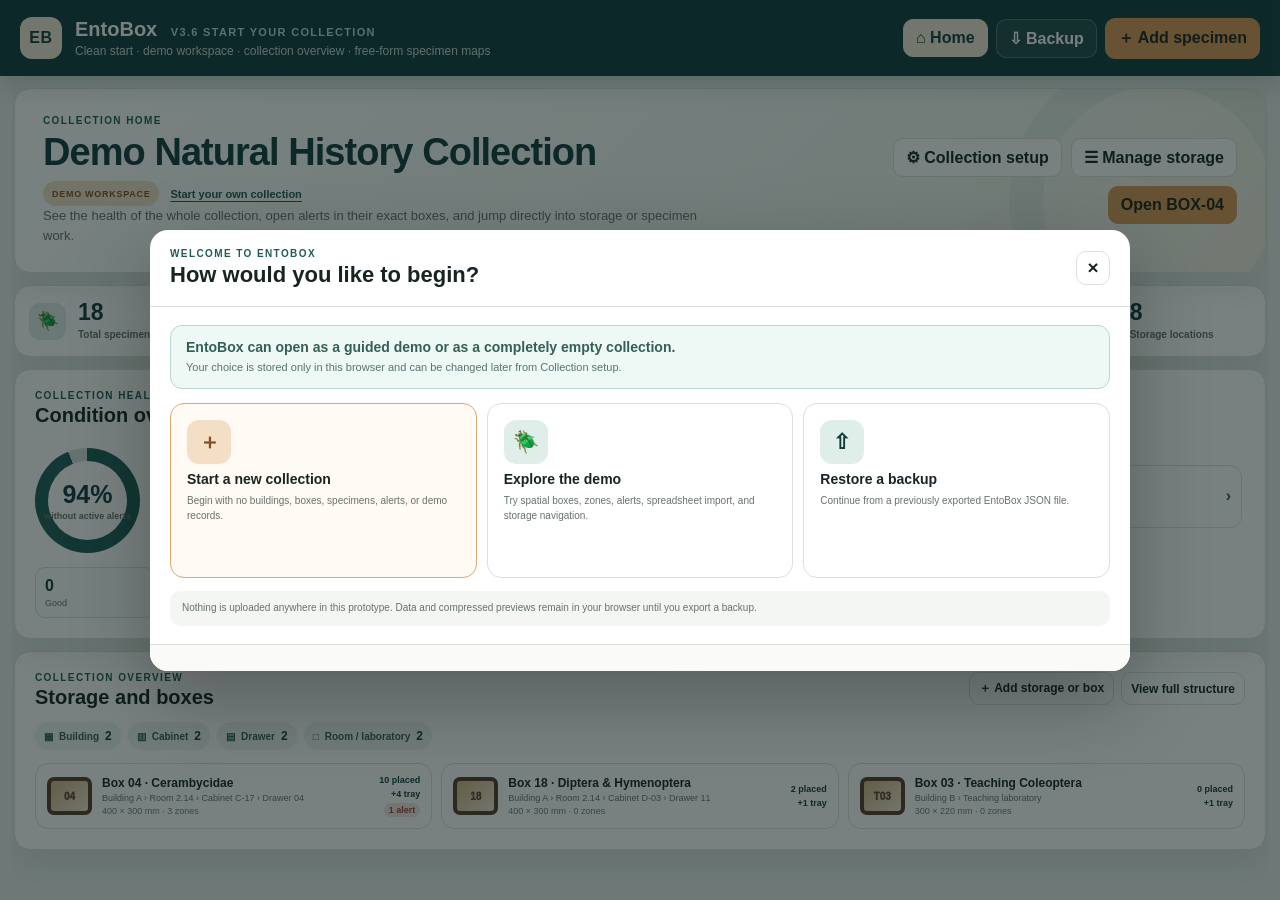
==== index.html @ ee3f1dfc "Add files via upload" ====
<!doctype html>
<html lang="en">
<head>
  <meta charset="utf-8">
  <meta name="viewport" content="width=device-width,initial-scale=1,viewport-fit=cover">
  <meta name="theme-color" content="#123b3c">
  <meta name="description" content="EntoBox V3.6 collection onboarding, dashboard, and spatial specimen map prototype">
  <link rel="manifest" href="manifest.webmanifest">
  <link rel="icon" href="assets/icon.svg" type="image/svg+xml">
  <link rel="stylesheet" href="styles.css">
  <title>EntoBox V3.6 — Start Your Collection</title>
</head>
<body>
  <div class="app-shell">
    <header class="topbar">
      <button class="brand brand-button" id="homeBrand" title="Go to collection home" aria-label="Go to collection home">
        <div class="brand-mark">EB</div>
        <div>
          <div class="brand-line">EntoBox <span>V3.6 start your collection</span></div>
          <div class="brand-sub">Clean start · demo workspace · collection overview · free-form specimen maps</div>
        </div>
      </button>
      <div class="top-actions">
        <button class="btn subtle home-toggle" id="homeBtn" title="Collection home">⌂ Home</button>
        <button class="btn subtle workspace-only collection-toggle" id="collectionNavBtn" aria-expanded="true" aria-controls="leftPanel">☰ Collection</button>
        <button class="btn subtle workspace-only current-box-chip" id="currentBoxChip" title="Open collection structure">BOX</button>
        <button class="btn subtle workspace-only" id="undoBtn" title="Undo last spatial change">↶ Undo</button>
        <button class="btn subtle" id="exportBtn">⇩ Backup</button>
        <button class="btn primary" id="addSpecimenBtn">＋ Add specimen</button>
      </div>
    </header>

    <div class="drawer-backdrop" id="drawerBackdrop" hidden></div>
    <button class="drawer-handle" id="drawerHandle" title="Open collection structure" aria-label="Open collection structure">☰ <span id="drawerHandleLabel">Collection</span></button>

    <section class="home-view" id="homeView" aria-label="Collection overview">
      <div class="home-scroll">
        <section class="home-hero panel">
          <div>
            <div class="eyebrow">Collection home</div>
            <h1 id="homeCollectionName">Natural history collection</h1>
            <div class="collection-mode-line"><span class="collection-mode-badge" id="homeModeBadge">Your collection</span><button class="text-action" id="homeStartOwnBtn">Start your own collection</button></div>
            <p>See the health of the whole collection, open alerts in their exact boxes, and jump directly into storage or specimen work.</p>
          </div>
          <div class="home-hero-actions">
            <button class="btn" id="homeCollectionSetupBtn">⚙ Collection setup</button>
            <button class="btn" id="homeManageStorageBtn">☰ Manage storage</button>
            <button class="btn primary" id="homeOpenCurrentBoxBtn">Open current box</button>
          </div>
        </section>

        <section class="home-stat-grid" aria-label="Collection statistics">
          <button class="home-stat-card panel" data-home-jump="specimens"><span class="home-stat-icon">🪲</span><span><b id="homeTotalSpecimens">0</b><small>Total specimens</small></span></button>
          <button class="home-stat-card panel" data-home-jump="boxes"><span class="home-stat-icon">▣</span><span><b id="homeBoxes">0</b><small>Specimen boxes</small></span></button>
          <button class="home-stat-card panel" data-home-jump="alerts"><span class="home-stat-icon alert-icon">!</span><span><b id="homeAlertsCount">0</b><small>Active alerts</small></span></button>
          <button class="home-stat-card panel" data-home-jump="unplaced"><span class="home-stat-icon">⇢</span><span><b id="homeUnplaced">0</b><small>Awaiting placement</small></span></button>
          <button class="home-stat-card panel" data-home-jump="unidentified"><span class="home-stat-icon">?</span><span><b id="homeUnidentified">0</b><small>Unidentified</small></span></button>
          <button class="home-stat-card panel" data-home-jump="storage"><span class="home-stat-icon">▦</span><span><b id="homeLocations">0</b><small>Storage locations</small></span></button>
        </section>

        <div class="home-dashboard-grid">
          <section class="home-card panel health-card" id="homeHealthSection">
            <div class="home-card-head">
              <div><div class="eyebrow">Collection health</div><h2>Condition overview</h2></div>
              <span class="health-summary" id="homeHealthSummary">No active alerts</span>
            </div>
            <div class="health-visual" id="homeHealthVisual"></div>
            <div class="health-breakdown" id="homeHealthBreakdown"></div>
          </section>

          <section class="home-card panel alerts-card" id="homeAlertsSection">
            <div class="home-card-head">
              <div><div class="eyebrow">Action centre</div><h2>Alerts</h2></div>
              <button class="btn tiny" id="homeShowAllAlertsBtn">Show all</button>
            </div>
            <p class="home-card-copy">Open an alert to see the specimen highlighted in its physical box.</p>
            <div class="home-alert-list" id="homeAlertList"></div>
          </section>
        </div>

        <section class="home-card panel overview-card" id="homeOverviewSection">
          <div class="home-card-head">
            <div><div class="eyebrow">Collection overview</div><h2>Storage and boxes</h2></div>
            <div class="overview-actions"><button class="btn tiny" id="homeCreateStorageBtn">＋ Add storage or box</button><button class="btn tiny" id="homeOpenStructureBtn">View full structure</button></div>
          </div>
          <div class="storage-summary" id="homeStorageSummary"></div>
          <div class="home-box-grid" id="homeBoxGrid"></div>
        </section>
      </div>
    </section>

    <main class="workspace-grid" id="workspaceView">
      <aside class="left-panel panel" id="leftPanel" aria-label="Collection structure and placement tray">
        <section class="panel-section box-section">
          <div class="section-head">
            <div>
              <div class="eyebrow">Collection navigation</div>
              <h2>Storage structure</h2>
            </div>
            <div class="section-actions">
              <button class="icon-btn" id="newBoxBtn" title="Add building, storage location, or box">＋</button>
              <button class="icon-btn" id="closeCollectionNavBtn" title="Close navigation">×</button>
            </div>
          </div>
          <input id="structureSearch" class="input structure-search" placeholder="Find building, cabinet, box…">
          <div class="storage-tree" id="storageTree"></div>
        </section>

        <section class="panel-section tray-section">
          <div class="section-head">
            <div>
              <div class="eyebrow">Unplaced records</div>
              <h2>Placement tray <span class="count-badge" id="queueCount">0</span></h2>
            </div>
            <button class="icon-btn" id="importBtn" title="Import CSV or Excel">⇧</button>
          </div>
          <div class="tray-toolbar">
            <input id="queueSearch" class="input" placeholder="Search imported specimens…">
            <button class="btn tiny" id="autoPlaceBtn">Auto-place</button>
          </div>
          <div class="tray-help" id="trayHelp">Drag the beetle handle onto the box, or press <b>Place</b> and tap the photograph.</div>
          <div class="queue-list" id="queueList"></div>
        </section>
      </aside>

      <section class="map-panel panel">
        <div class="map-header">
          <div>
            <div class="breadcrumb" id="boxBreadcrumb">Institution › Cabinet › Drawer</div>
            <div class="map-title-row">
              <h1 id="currentBoxTitle">Box</h1>
              <span class="status-pill" id="boxStats">0 placed</span>
            </div>
          </div>
          <div class="map-actions">
            <input type="file" id="boxPhotoInput" accept="image/*" hidden>
            <button class="btn" id="boxPhotoBtn">▧ Upload box photo</button>
            <button class="btn" id="newZoneBtn">▱ Draw zone</button>
            <button class="btn" id="fitBtn">Fit</button>
          </div>
        </div>

        <div class="control-strip">
          <div class="segmented" aria-label="Specimen appearance">
            <button data-appearance="mixed" class="active">Mixed</button>
            <button data-appearance="photos">Photos</button>
            <button data-appearance="pins">Pins</button>
          </div>
          <label class="switch-label"><input type="checkbox" id="showZonesToggle" checked><span></span>Zones</label>
          <label class="switch-label"><input type="checkbox" id="showGridToggle"><span></span>Grid overlay</label>
          <label class="switch-label"><input type="checkbox" id="snapToggle"><span></span>Snap</label>
          <div class="zoom-control"><span>−</span><input type="range" id="zoomRange" min="70" max="180" value="100"><span>＋</span></div>
          <div class="mode-indicator" id="modeIndicator">Select & move</div>
        </div>

        <div class="canvas-scroll" id="canvasScroll">
          <div class="box-stage-wrap" id="boxStageWrap">
            <div class="box-stage" id="boxStage" tabindex="0" aria-label="Spatial box map">
              <img class="box-background" id="boxBackground" alt="Box photograph">
              <div class="grid-overlay" id="gridOverlay"></div>
              <div class="zone-layer" id="zoneLayer"></div>
              <div class="specimen-layer" id="specimenLayer"></div>
              <div class="zone-draft" id="zoneDraft" hidden></div>
              <div class="drop-hint" id="dropHint">Drop specimen here</div>
            </div>
          </div>
        </div>

        <div class="map-footer">
          <div class="legend">
            <span><i class="legend-pin"></i>Pin anchor</span>
            <span><i class="legend-footprint"></i>Approximate specimen footprint</span>
            <span><i class="legend-zone"></i>Curatorial zone</span>
          </div>
          <div id="saveStateLabel">Saved locally</div>
        </div>
      </section>

      <aside class="right-panel panel">
        <div class="inspector-tabs">
          <button class="active" data-inspector-tab="details">Details</button>
          <button data-inspector-tab="zones">Zones</button>
          <button data-inspector-tab="records">Records</button>
        </div>
        <div class="inspector-body" id="inspectorBody"></div>
      </aside>
    </main>
  </div>

  <input type="file" id="importFileInput" accept=".xlsx,.csv,.tsv,text/csv,text/tab-separated-values" hidden>
  <input type="file" id="backupFileInput" accept=".json,application/json" hidden>

  <div class="modal-backdrop" id="modalBackdrop" hidden>
    <div class="modal" role="dialog" aria-modal="true" aria-labelledby="modalTitle">
      <div class="modal-head">
        <div><div class="eyebrow" id="modalEyebrow">EntoBox</div><h2 id="modalTitle">Dialog</h2></div>
        <button class="icon-btn" id="modalClose">×</button>
      </div>
      <div class="modal-body" id="modalBody"></div>
      <div class="modal-foot" id="modalFoot"></div>
    </div>
  </div>

  <div class="toast-stack" id="toastStack"></div>
  <script src="app.js"></script>
</body>
</html>
---- styles.css ----
:root{
  --brand:#123b3c;--brand2:#1f5c57;--brand-soft:#dfeee9;--ink:#172421;--muted:#66726d;
  --paper:#f7f5ef;--panel:#fff;--line:#dbe0dc;--warm:#efe3cf;--amber:#b56a2c;--red:#b7473d;
  --shadow:0 12px 34px rgba(27,47,42,.10);--radius:16px;
}
*{box-sizing:border-box}html,body{height:100%}body{margin:0;font-family:Inter,ui-sans-serif,-apple-system,BlinkMacSystemFont,"Segoe UI",sans-serif;color:var(--ink);background:#e9eeeb;overflow:hidden}.app-shell{height:100%;display:flex;flex-direction:column}.topbar{height:76px;display:flex;align-items:center;justify-content:space-between;padding:0 20px;background:var(--brand);color:#fff;box-shadow:0 8px 24px rgba(10,32,31,.18);z-index:10}.brand{display:flex;align-items:center;gap:13px;min-width:0}.brand-mark{width:42px;height:42px;border-radius:12px;background:#f2e7d3;color:var(--brand);display:grid;place-items:center;font-weight:900;letter-spacing:.04em}.brand-line{font-size:20px;font-weight:800}.brand-line span{font-size:11px;text-transform:uppercase;letter-spacing:.12em;margin-left:8px;color:#b9ddd3}.brand-sub{font-size:12px;color:#c5d9d5;margin-top:3px;white-space:nowrap;overflow:hidden;text-overflow:ellipsis}.top-actions{display:flex;gap:8px;align-items:center}.btn,.icon-btn{border:1px solid var(--line);background:#fff;color:var(--ink);font:inherit;font-weight:700;border-radius:10px;padding:9px 12px;cursor:pointer;transition:.16s ease}.btn:hover,.icon-btn:hover{transform:translateY(-1px);box-shadow:0 6px 16px rgba(20,40,35,.10)}.btn.primary{background:#d99a55;border-color:#d99a55;color:#1e211c}.btn.subtle{background:rgba(255,255,255,.08);border-color:rgba(255,255,255,.22);color:#fff}.btn.tiny{padding:7px 9px;font-size:12px}.icon-btn{width:34px;height:34px;padding:0;display:grid;place-items:center;font-size:19px}.workspace-grid{flex:1;min-height:0;display:grid;grid-template-columns:285px minmax(520px,1fr) 340px;gap:12px;padding:12px}.panel{background:var(--panel);border:1px solid var(--line);border-radius:var(--radius);box-shadow:var(--shadow);min-height:0}.left-panel{display:flex;flex-direction:column;overflow:hidden}.panel-section{padding:16px}.box-section{border-bottom:1px solid var(--line);max-height:42%;overflow:auto}.tray-section{display:flex;flex-direction:column;flex:1;min-height:0}.section-head{display:flex;justify-content:space-between;align-items:center;gap:12px;margin-bottom:12px}.section-head h2{margin:2px 0 0;font-size:18px}.eyebrow{font-size:10px;text-transform:uppercase;letter-spacing:.14em;color:var(--brand2);font-weight:900}.count-badge{font-size:11px;background:var(--brand-soft);padding:3px 7px;border-radius:999px;color:var(--brand)}.box-list{display:grid;gap:8px}.box-card{display:grid;grid-template-columns:38px 1fr auto;gap:10px;align-items:center;border:1px solid var(--line);border-radius:12px;padding:10px;background:#fff;cursor:pointer;text-align:left}.box-card:hover{border-color:#a8beb8}.box-card.active{border-color:var(--brand2);background:#f1f8f5;box-shadow:inset 3px 0 var(--brand2)}.box-thumb{width:38px;height:32px;border-radius:6px;background:linear-gradient(135deg,#c9a876,#efe1c5);border:3px solid #694a33}.box-card strong{display:block;font-size:13px}.box-card span{display:block;font-size:11px;color:var(--muted);margin-top:2px}.box-card b{font-size:11px;color:var(--brand2)}.tray-toolbar{display:grid;grid-template-columns:1fr auto;gap:8px}.input,select,textarea{width:100%;border:1px solid var(--line);border-radius:9px;background:#fff;padding:9px 10px;font:inherit;color:var(--ink)}.input:focus,select:focus,textarea:focus{outline:2px solid #9cc6bc;border-color:transparent}.tray-help{font-size:11px;color:var(--muted);line-height:1.45;padding:9px 2px}.queue-list{overflow:auto;min-height:0;display:grid;gap:7px;padding-right:3px}.queue-item{display:grid;grid-template-columns:31px minmax(0,1fr) auto;gap:8px;align-items:center;border:1px solid var(--line);border-radius:11px;padding:8px;background:#fff}.queue-item:hover{border-color:#9cbab2}.drag-handle{width:31px;height:31px;border-radius:8px;background:var(--warm);display:grid;place-items:center;cursor:grab;font-size:18px;border:1px dashed #bb9870}.drag-handle:active{cursor:grabbing}.queue-info{min-width:0}.queue-info strong,.queue-info span{display:block;white-space:nowrap;overflow:hidden;text-overflow:ellipsis}.queue-info strong{font-size:12px}.queue-info span{font-size:10px;color:var(--muted);margin-top:2px}.queue-actions{display:flex;align-items:center;gap:5px}.queue-actions select{padding:5px 4px;font-size:10px;width:58px}.place-btn{border:0;background:var(--brand-soft);color:var(--brand);font-weight:800;border-radius:7px;padding:6px 7px;cursor:pointer;font-size:10px}.empty-state{padding:24px 12px;text-align:center;color:var(--muted);font-size:13px;border:1px dashed var(--line);border-radius:12px}.map-panel{display:flex;flex-direction:column;overflow:hidden}.map-header{display:flex;align-items:center;justify-content:space-between;gap:14px;padding:16px 18px 12px}.breadcrumb{font-size:11px;color:var(--muted)}.map-title-row{display:flex;align-items:center;gap:10px}.map-title-row h1{font-size:22px;margin:4px 0 0}.status-pill{font-size:10px;padding:5px 8px;border-radius:999px;background:var(--brand-soft);color:var(--brand);font-weight:800}.map-actions{display:flex;gap:7px;flex-wrap:wrap;justify-content:flex-end}.control-strip{display:flex;align-items:center;gap:13px;padding:9px 18px;border-top:1px solid var(--line);border-bottom:1px solid var(--line);background:#fbfcfa;flex-wrap:wrap}.segmented{display:flex;background:#e9eeeb;border-radius:9px;padding:3px}.segmented button{border:0;background:transparent;padding:6px 9px;border-radius:7px;font:inherit;font-size:11px;font-weight:800;cursor:pointer;color:var(--muted)}.segmented button.active{background:#fff;color:var(--brand);box-shadow:0 2px 8px rgba(20,40,35,.10)}.switch-label{display:flex;align-items:center;gap:6px;font-size:11px;font-weight:700;color:var(--muted);cursor:pointer}.switch-label input{display:none}.switch-label span{width:28px;height:17px;background:#ccd4d0;border-radius:999px;position:relative;transition:.2s}.switch-label span:after{content:"";position:absolute;width:13px;height:13px;border-radius:50%;background:#fff;top:2px;left:2px;box-shadow:0 1px 3px rgba(0,0,0,.25);transition:.2s}.switch-label input:checked+span{background:var(--brand2)}.switch-label input:checked+span:after{left:13px}.zoom-control{display:flex;align-items:center;gap:5px;color:var(--muted);font-size:11px}.zoom-control input{width:92px}.mode-indicator{margin-left:auto;font-size:10px;font-weight:900;letter-spacing:.05em;text-transform:uppercase;color:var(--brand);background:var(--brand-soft);padding:6px 9px;border-radius:999px}.canvas-scroll{flex:1;min-height:0;overflow:auto;background:#dfe5e1;padding:22px;display:flex;align-items:flex-start;justify-content:center}.box-stage-wrap{transform-origin:top center;transition:transform .12s}.box-stage{position:relative;width:min(980px,100%);aspect-ratio:4/3;background:#e9dbc2;border:12px solid #4b3527;border-radius:8px;box-shadow:0 18px 35px rgba(48,37,27,.25);overflow:hidden;touch-action:none;user-select:none}.box-stage.tool-place{cursor:crosshair}.box-stage.tool-zone{cursor:crosshair;outline:4px solid rgba(31,92,87,.35)}.box-background{position:absolute;inset:0;width:100%;height:100%;object-fit:cover;pointer-events:none}.grid-overlay{position:absolute;inset:0;pointer-events:none;opacity:0;background-image:linear-gradient(to right,rgba(30,70,65,.18) 1px,transparent 1px),linear-gradient(to bottom,rgba(30,70,65,.18) 1px,transparent 1px);background-size:6.25% 8.333%}.grid-overlay.visible{opacity:1}.zone-layer,.specimen-layer{position:absolute;inset:0}.zone-layer{pointer-events:none}.zone{position:absolute;border:2px dashed rgba(24,75,71,.6);background:rgba(89,149,132,.13);border-radius:10px;pointer-events:auto;cursor:pointer}.zone[data-color="1"]{border-color:rgba(151,94,51,.7);background:rgba(213,148,89,.14)}.zone[data-color="2"]{border-color:rgba(92,79,151,.65);background:rgba(125,109,190,.13)}.zone[data-color="3"]{border-color:rgba(155,66,89,.65);background:rgba(205,104,130,.12)}.zone.selected{outline:3px solid rgba(255,255,255,.85);box-shadow:0 0 0 5px rgba(18,59,60,.35)}.zone-label{position:absolute;top:7px;left:8px;background:rgba(255,255,255,.88);border-radius:6px;padding:4px 6px;font-size:10px;font-weight:900;color:var(--brand);box-shadow:0 2px 6px rgba(0,0,0,.09)}.specimen{position:absolute;transform-origin:center;cursor:grab;display:grid;place-items:center;z-index:2}.specimen:active{cursor:grabbing}.specimen.selected{z-index:6}.specimen-footprint{position:absolute;inset:0;border:1px dashed rgba(29,74,69,.28);border-radius:45%;background:rgba(255,255,255,.12)}.specimen.selected .specimen-footprint{border:2px solid #fff;box-shadow:0 0 0 3px var(--brand2),0 8px 18px rgba(0,0,0,.18)}.specimen.overlap .specimen-footprint{box-shadow:0 0 0 3px rgba(183,71,61,.75)}.specimen-art{width:76%;height:76%;display:grid;place-items:center;font-size:clamp(18px,3.2vw,46px);filter:drop-shadow(0 4px 3px rgba(0,0,0,.28));pointer-events:none;overflow:hidden;border-radius:42%}.specimen-art img{width:100%;height:100%;object-fit:contain}.specimen-label{position:absolute;left:50%;top:calc(100% + 4px);transform:translateX(-50%);white-space:nowrap;background:rgba(255,255,255,.92);border-radius:5px;padding:3px 5px;font-size:8px;font-weight:800;box-shadow:0 2px 6px rgba(0,0,0,.12);max-width:150px;overflow:hidden;text-overflow:ellipsis;pointer-events:none}.pin-anchor{position:absolute;left:50%;top:50%;width:8px;height:8px;transform:translate(-50%,-50%);border-radius:50%;background:#c84235;border:2px solid #fff;box-shadow:0 1px 3px rgba(0,0,0,.4);z-index:4;pointer-events:none}.box-stage.appearance-photos .pin-anchor,.box-stage.appearance-photos .specimen-label{display:none}.box-stage.appearance-pins .specimen-footprint,.box-stage.appearance-pins .specimen-art,.box-stage.appearance-pins .specimen-label{display:none}.box-stage.appearance-pins .specimen{width:18px!important;height:18px!important}.box-stage.appearance-pins .pin-anchor{width:13px;height:13px;background:var(--brand2)}.zone-draft{position:absolute;border:2px dashed var(--brand2);background:rgba(31,92,87,.16);z-index:8;pointer-events:none}.drop-hint{position:absolute;display:none;left:50%;top:50%;transform:translate(-50%,-50%);padding:12px 16px;border-radius:10px;background:rgba(18,59,60,.90);color:#fff;font-weight:800;z-index:20;pointer-events:none}.box-stage.drag-target .drop-hint{display:block}.map-footer{display:flex;justify-content:space-between;gap:12px;padding:9px 16px;font-size:10px;color:var(--muted);border-top:1px solid var(--line)}.legend{display:flex;gap:13px;flex-wrap:wrap}.legend span{display:flex;align-items:center;gap:5px}.legend i{display:inline-block}.legend-pin{width:8px;height:8px;border-radius:50%;background:#c84235}.legend-footprint{width:17px;height:11px;border:1px dashed #587b75;border-radius:50%}.legend-zone{width:17px;height:11px;border:1px dashed var(--brand2);background:#dcebe6;border-radius:3px}.right-panel{overflow:hidden;display:flex;flex-direction:column}.inspector-tabs{display:grid;grid-template-columns:repeat(3,1fr);border-bottom:1px solid var(--line);padding:7px}.inspector-tabs button{border:0;background:transparent;padding:9px 4px;border-radius:8px;font:inherit;font-size:11px;font-weight:800;color:var(--muted);cursor:pointer}.inspector-tabs button.active{background:var(--brand-soft);color:var(--brand)}.inspector-body{padding:16px;overflow:auto;min-height:0}.detail-hero{text-align:center;padding:8px 0 16px}.detail-art{width:132px;height:100px;margin:0 auto 10px;border-radius:16px;background:var(--warm);display:grid;place-items:center;font-size:58px;overflow:hidden;border:1px solid #d7c0a0}.detail-art img{width:100%;height:100%;object-fit:contain}.detail-hero h2{font-size:19px;margin:0;font-style:italic}.detail-hero p{margin:4px 0 0;color:var(--muted);font-size:11px}.detail-grid{display:grid;grid-template-columns:1fr 1fr;gap:8px;margin-bottom:12px}.detail-cell{background:#f6f8f6;border:1px solid var(--line);border-radius:10px;padding:9px}.detail-cell span,.field label{display:block;font-size:9px;text-transform:uppercase;letter-spacing:.09em;color:var(--muted);font-weight:900;margin-bottom:4px}.detail-cell b{font-size:12px}.field{margin-bottom:10px}.field-row{display:grid;grid-template-columns:1fr 1fr;gap:8px}.field textarea{min-height:70px;resize:vertical}.action-stack{display:grid;gap:7px;margin-top:12px}.action-stack .btn{width:100%}.danger{color:var(--red)!important}.zone-list{display:grid;gap:8px}.zone-card{border:1px solid var(--line);border-radius:11px;padding:10px;cursor:pointer}.zone-card.active{border-color:var(--brand2);background:#f1f8f5}.zone-card strong{font-size:12px}.zone-card p{font-size:10px;color:var(--muted);margin:4px 0 0}.record-table{width:100%;border-collapse:collapse;font-size:10px}.record-table th,.record-table td{text-align:left;padding:7px 5px;border-bottom:1px solid var(--line);vertical-align:top}.record-table tr{cursor:pointer}.record-table tr:hover td{background:#f5f8f6}.record-table th{position:sticky;top:0;background:#fff;color:var(--muted);font-size:8px;text-transform:uppercase;letter-spacing:.08em}.record-filter{margin-bottom:10px}.modal-backdrop{position:fixed;inset:0;background:rgba(10,26,24,.55);display:grid;place-items:center;padding:20px;z-index:100}.modal-backdrop[hidden]{display:none}.modal{width:min(760px,100%);max-height:88vh;background:#fff;border-radius:18px;box-shadow:0 28px 80px rgba(0,0,0,.28);display:flex;flex-direction:column;overflow:hidden}.modal-head{display:flex;justify-content:space-between;align-items:center;padding:18px 20px;border-bottom:1px solid var(--line)}.modal-head h2{margin:3px 0 0;font-size:22px}.modal-body{padding:18px 20px;overflow:auto}.modal-foot{display:flex;justify-content:flex-end;gap:8px;padding:13px 20px;border-top:1px solid var(--line);background:#fafbf9}.form-grid{display:grid;grid-template-columns:1fr 1fr;gap:10px}.form-grid .full{grid-column:1/-1}.mapping-grid{display:grid;grid-template-columns:1fr 26px 1fr;gap:7px;align-items:center}.mapping-grid label{font-size:11px;font-weight:800}.mapping-grid span{text-align:center;color:var(--muted)}.import-summary{padding:10px;border-radius:10px;background:var(--brand-soft);font-size:12px;margin-bottom:12px}.toast-stack{position:fixed;right:18px;bottom:18px;z-index:200;display:grid;gap:8px}.toast{background:#173d3b;color:#fff;padding:11px 14px;border-radius:10px;box-shadow:0 10px 30px rgba(0,0,0,.25);font-size:12px;animation:toastIn .2s ease}.toast.warn{background:#8a5424}.toast.error{background:#8e3932}@keyframes toastIn{from{transform:translateY(10px);opacity:0}}.hidden{display:none!important}
@media(max-width:1120px){.workspace-grid{grid-template-columns:250px minmax(480px,1fr)}.right-panel{position:fixed;right:12px;top:88px;bottom:12px;width:340px;z-index:40;box-shadow:0 25px 70px rgba(0,0,0,.28)}.brand-sub{display:none}}
@media(max-width:820px){body{overflow:auto}.app-shell{height:auto;min-height:100%}.topbar{height:auto;padding:11px 13px;align-items:flex-start}.brand-line{font-size:17px}.top-actions .subtle{display:none}.workspace-grid{display:flex;flex-direction:column;padding:8px}.left-panel{order:2;min-height:440px}.box-section{max-height:none}.map-panel{order:1;min-height:680px}.right-panel{order:3;position:static;width:auto;min-height:500px}.map-header{align-items:flex-start;flex-direction:column}.map-actions{justify-content:flex-start}.canvas-scroll{padding:10px}.box-stage{width:900px}.mode-indicator{margin-left:0}.control-strip{gap:9px}}

/* EntoBox V3.1 — collapsible collection navigation */
.workspace-grid{grid-template-columns:minmax(520px,1fr) 340px;position:relative}
.left-panel{position:fixed;left:12px;top:88px;bottom:12px;width:min(360px,calc(100vw - 24px));z-index:70;transform:translateX(calc(-100% - 28px));opacity:0;pointer-events:none;transition:transform .22s ease,opacity .18s ease;box-shadow:0 28px 70px rgba(10,32,31,.28)}
body.storage-open .left-panel{transform:translateX(0);opacity:1;pointer-events:auto}
.box-section{max-height:50%;overflow:auto;background:linear-gradient(180deg,#fff 0%,#fbfcfb 100%)}
.section-actions{display:flex;align-items:center;gap:6px}
.structure-search{margin-bottom:11px}
.current-box-chip{max-width:130px;overflow:hidden;text-overflow:ellipsis;white-space:nowrap}
.drawer-handle{position:fixed;left:12px;top:94px;z-index:48;border:1px solid rgba(18,59,60,.22);background:rgba(255,255,255,.94);color:var(--brand);border-radius:0 10px 10px 0;padding:10px 11px;font:inherit;font-size:11px;font-weight:900;box-shadow:0 8px 24px rgba(10,32,31,.16);cursor:pointer;transition:.18s ease;backdrop-filter:blur(8px)}
.drawer-handle:hover{transform:translateX(2px)}
body.storage-open .drawer-handle{opacity:0;pointer-events:none;transform:translateX(-10px)}
.drawer-backdrop{display:none}
.storage-tree{display:grid;gap:2px;min-height:70px;padding:2px 0 8px}
.tree-node{margin:0}
.tree-node>summary{list-style:none;display:grid;grid-template-columns:14px 20px minmax(0,1fr) auto;align-items:center;gap:5px;min-height:31px;padding:4px 7px;border-radius:8px;cursor:pointer;color:var(--ink);font-size:12px;font-weight:800;user-select:none}
.tree-node>summary::-webkit-details-marker{display:none}
.tree-node>summary:hover{background:#f1f6f3}
.tree-chevron{display:inline-grid;place-items:center;color:var(--muted);font-size:17px;transition:transform .16s ease}
.tree-node[open]>summary .tree-chevron{transform:rotate(90deg)}
.tree-node-icon{display:grid;place-items:center;width:19px;height:19px;border-radius:5px;background:var(--brand-soft);color:var(--brand);font-size:10px}
.tree-node-label{overflow:hidden;text-overflow:ellipsis;white-space:nowrap}
.tree-node-count{font-size:9px;color:var(--muted);background:#eef2ef;border-radius:999px;padding:2px 6px;min-width:21px;text-align:center}
.tree-children{margin-left:11px;padding-left:9px;border-left:1px solid #dbe4df;display:grid;gap:2px}
.tree-box{width:100%;display:grid;grid-template-columns:22px minmax(0,1fr) auto;align-items:center;gap:7px;border:1px solid transparent;background:transparent;border-radius:9px;padding:7px 7px;text-align:left;cursor:pointer;color:var(--ink)}
.tree-box:hover{background:#f1f6f3;border-color:#d8e3de}
.tree-box.active{background:#e9f4ef;border-color:#8fb9ad;box-shadow:inset 3px 0 var(--brand2)}
.tree-box-icon{display:grid;place-items:center;width:21px;height:21px;border-radius:5px;background:linear-gradient(135deg,#d6bd94,#f0e5d1);border:1px solid #b49366;color:#5c402e;font-size:10px}
.tree-box-copy{min-width:0}
.tree-box-copy strong,.tree-box-copy small{display:block;overflow:hidden;text-overflow:ellipsis;white-space:nowrap}
.tree-box-copy strong{font-size:11px}
.tree-box-copy small{font-size:9px;color:var(--muted);margin-top:2px}
.tree-box-count{font-size:10px;font-weight:900;color:var(--brand);display:flex;align-items:center;gap:3px}
.tree-box-count em{font-style:normal;color:#a5622d;background:#f6e8d9;border-radius:999px;padding:1px 4px}
.tree-empty{padding:8px;font-size:10px;color:var(--muted)}
.tree-depth-0>summary{background:#f5f8f6;border:1px solid var(--line);margin-bottom:3px}
.tree-depth-0>.tree-children{margin-left:7px}

@media(max-width:1120px){
  .workspace-grid{grid-template-columns:1fr}
}

@media(max-width:820px){
  .left-panel{position:fixed;top:0;left:0;bottom:0;width:min(390px,92vw);border-radius:0 16px 16px 0;z-index:120;min-height:0!important}
  .drawer-backdrop{position:fixed;inset:0;background:rgba(10,26,24,.48);z-index:110;display:block;backdrop-filter:blur(2px)}
  .drawer-backdrop[hidden]{display:none}
  .drawer-handle{top:78px;left:0}
  .collection-toggle{display:inline-flex!important}
  .current-box-chip{display:none}
  .box-section{max-height:48%}
}

@media(max-width:590px){
  .collection-toggle{padding:9px 10px;font-size:0}
  .collection-toggle::first-letter{font-size:15px}
  .top-actions{gap:5px}
}

/* EntoBox V3.3 — spreadsheet preview, optional records, and calm horizontal specimens */
.specimen{transform-origin:center center}
.specimen-label{transform:translateX(-50%)!important;white-space:nowrap;max-width:190px;overflow:hidden;text-overflow:ellipsis}
.modal{width:min(980px,100%)}
.import-step{border:1px solid var(--line);border-radius:13px;background:#fbfcfb;padding:13px;margin-top:12px}
.import-step-head{display:flex;align-items:center;justify-content:space-between;gap:16px;margin-bottom:10px}
.import-step-head>div{display:grid;grid-template-columns:auto 1fr;column-gap:8px;align-items:center}
.import-step-head b{font-size:13px}
.import-step-head small{grid-column:2;display:block;color:var(--muted);font-size:10px;margin-top:2px}
.import-step-head select{min-width:300px;max-width:48%;font-weight:750}
.step-number{display:grid;place-items:center;width:24px;height:24px;border-radius:50%;background:var(--brand);color:#fff;font-size:11px;font-weight:900;grid-row:1/3}
.sheet-preview-wrap{overflow:auto;max-height:250px;border:1px solid #cfdad5;border-radius:10px;background:#fff}
.sheet-preview{border-collapse:separate;border-spacing:0;min-width:100%;width:max-content;font-size:10px}
.sheet-preview th,.sheet-preview td{height:31px;max-width:230px;padding:6px 9px;border-right:1px solid #e1e7e4;border-bottom:1px solid #e1e7e4;overflow:hidden;text-overflow:ellipsis;white-space:nowrap;text-align:left}
.sheet-preview thead th{position:sticky;top:0;z-index:2;background:#eef3f0;color:var(--muted);font-size:9px;text-align:center}
.sheet-preview .row-number{position:sticky;left:0;z-index:3;width:42px;min-width:42px;text-align:center;background:#f3f6f4;color:var(--muted);font-weight:900}
.sheet-preview tbody tr{cursor:pointer}
.sheet-preview tbody tr:hover td,.sheet-preview tbody tr:hover .row-number{background:#f0f8f4}
.sheet-preview tbody tr.chosen-header td,.sheet-preview tbody tr.chosen-header .row-number{background:#dcefe7;color:#123b3c;font-weight:900;border-bottom-color:#6d9e91;border-top:2px solid #2f776b}
.sheet-preview tbody tr.chosen-header td:first-of-type{box-shadow:inset 3px 0 #2f776b}
.import-note{margin-top:12px;padding:10px 12px;border-radius:10px;background:#f4f6f4;color:var(--muted);font-size:10px;line-height:1.45}
@media(max-width:720px){.import-step-head{align-items:stretch;flex-direction:column}.import-step-head select{min-width:0;max-width:none;width:100%}.mapping-grid{grid-template-columns:1fr}.mapping-grid span{display:none}.mapping-grid label{margin-top:7px}.modal-body{padding:14px}.sheet-preview-wrap{max-height:220px}}

/* V3.3 — optional records and multi-column taxon import */
.field label em{font-style:normal;font-weight:750;text-transform:none;letter-spacing:0;color:#68817b;margin-left:4px}
.field small{display:block;margin-top:5px;color:var(--muted);font-size:10px;line-height:1.35}
.optional-record-note{display:grid;gap:3px;padding:12px 14px;margin-bottom:14px;border:1px solid #b9d8cf;border-radius:12px;background:#eef8f4;color:var(--brand)}
.optional-record-note strong{font-size:13px}
.optional-record-note span{font-size:11px;line-height:1.45;color:#496963}
.photo-first-field{padding:10px;border:1px dashed #b8cac4;border-radius:11px;background:#fbfdfc}
.mapping-grid>label small{display:block;margin-top:3px;color:var(--muted);font-size:9px;font-weight:650}
.mapping-control{min-width:0}
.mapping-control>select{width:100%}
.wide-control{grid-column:auto}
.multi-column-picker{display:flex;flex-wrap:wrap;gap:6px;max-height:150px;overflow:auto;padding:8px;border:1px solid var(--line);border-radius:10px;background:#fff}
.column-choice{display:block!important;margin:0!important;cursor:pointer}
.column-choice input{position:absolute;opacity:0;pointer-events:none}
.column-choice span{display:flex!important;align-items:center;gap:6px;text-align:left!important;padding:6px 8px;border:1px solid #d3ddd9;border-radius:8px;background:#f8faf9;color:#36524d;font-size:10px;font-weight:750;transition:.14s ease}
.column-choice span b{display:grid;place-items:center;min-width:20px;height:20px;border-radius:6px;background:#e8efec;color:#69807b;font-size:9px}
.column-choice:hover span{border-color:#86ada2;background:#f1f8f5}
.column-choice.selected span{border-color:#2f776b;background:#dcefe7;color:#123b3c;box-shadow:0 0 0 2px rgba(47,119,107,.08)}
.column-choice.selected span b{background:#2f776b;color:#fff}
.combined-name-preview{display:grid;gap:3px;margin-top:7px;padding:8px 10px;border-radius:8px;background:#f3f6f4;font-size:10px;line-height:1.35;color:var(--muted)}
.combined-name-preview strong{color:var(--ink);font-weight:800}
@media(max-width:720px){.mapping-control{width:100%}.multi-column-picker{max-height:190px}.optional-record-note{padding:10px 11px}}

/* EntoBox V3.4 — editable storage hierarchy and interactive path picker */
.tree-node>summary{grid-template-columns:14px 20px minmax(0,1fr) auto auto}
.tree-node-tools{display:flex;align-items:center;gap:2px;opacity:.28;transition:.14s ease}
.tree-node>summary:hover .tree-node-tools,.tree-node>summary:focus-within .tree-node-tools{opacity:1}
.tree-add-child,.tree-edit-location,.tree-mini-action{border:0;background:transparent;color:var(--muted);font:inherit;font-weight:900;cursor:pointer;border-radius:6px;height:24px;min-width:24px;padding:0 5px;display:grid;place-items:center;line-height:1}
.tree-add-child:hover,.tree-edit-location:hover,.tree-mini-action:hover{background:#dfeee9;color:var(--brand)}
.tree-edit-location,.tree-mini-action{font-size:10px;letter-spacing:-1px}
.tree-box-row{display:grid;grid-template-columns:minmax(0,1fr) 28px;align-items:center;border:1px solid transparent;border-radius:9px}
.tree-box-row:hover{background:#f1f6f3;border-color:#d8e3de}
.tree-box-row.active{background:#e9f4ef;border-color:#8fb9ad;box-shadow:inset 3px 0 var(--brand2)}
.tree-box-row .tree-box{border:0;background:transparent;border-radius:8px;padding-right:2px}
.tree-box-row .tree-box:hover{border:0;background:transparent;box-shadow:none;transform:none}
.tree-box-row .tree-mini-action{opacity:.15}
.tree-box-row:hover .tree-mini-action,.tree-box-row.active .tree-mini-action{opacity:1}

.breadcrumb{display:flex;align-items:center;flex-wrap:wrap;gap:5px}
.breadcrumb button{border:0;background:transparent;padding:2px 4px;border-radius:5px;color:inherit;font:inherit;font-size:inherit;cursor:pointer}
.breadcrumb button:hover{background:var(--brand-soft);color:var(--brand)}
.breadcrumb b{font-weight:900;color:var(--brand)}

.storage-create-intro{padding:12px 14px;border:1px solid #b9d8cf;border-radius:12px;background:#eef8f4;color:#496963;font-size:12px;line-height:1.5;margin-bottom:14px}
.storage-create-grid{display:grid;grid-template-columns:repeat(2,minmax(0,1fr));gap:10px}
.storage-create-card{display:grid;grid-template-columns:42px minmax(0,1fr);grid-template-rows:auto auto;column-gap:11px;align-items:center;text-align:left;border:1px solid var(--line);background:#fff;border-radius:13px;padding:13px;cursor:pointer;color:var(--ink);font:inherit;transition:.15s ease}
.storage-create-card>span{grid-row:1/3;width:42px;height:42px;border-radius:11px;background:var(--brand-soft);display:grid;place-items:center;color:var(--brand);font-size:20px}
.storage-create-card strong{font-size:13px}
.storage-create-card small{font-size:10px;line-height:1.35;color:var(--muted);margin-top:3px}
.storage-create-card:hover{transform:translateY(-1px);border-color:#85ada2;box-shadow:0 8px 20px rgba(18,59,60,.10)}
.storage-create-card.featured{border-color:#d8aa74;background:#fffaf3}
.storage-create-card.featured>span{background:#f2dfc6;color:#855020}

.storage-form{align-items:start}
.location-picker{border:1px solid #cfdad5;border-radius:12px;background:#f8faf9;padding:10px}
.path-picker-current{display:flex;align-items:center;flex-wrap:wrap;gap:5px;min-height:35px;margin-bottom:6px}
.path-chip{display:inline-flex;align-items:center;min-height:27px;padding:5px 8px;border-radius:8px;background:#e8f1ed;color:#234b46;font-size:10px;font-weight:850}
.path-chip.root{background:var(--brand);color:#fff}
.path-arrow{color:#8b9994;font-weight:900}
.path-picker-help{font-size:10px;line-height:1.4;color:var(--muted);margin:0 2px 8px}
.path-picker-search{margin-bottom:8px}
.path-picker-list{display:grid;gap:3px;max-height:250px;overflow:auto;padding:2px}
.path-choice{width:100%;display:grid;grid-template-columns:28px minmax(0,1fr) auto;align-items:center;gap:8px;border:1px solid transparent;background:transparent;border-radius:9px;padding:7px 8px 7px calc(8px + var(--location-depth,0) * 15px);text-align:left;color:var(--ink);font:inherit;cursor:pointer}
.path-choice:hover{background:#eef5f2;border-color:#d3e1dc}
.path-choice.selected{background:#dcefe7;border-color:#70a294;box-shadow:inset 3px 0 #2f776b}
.path-choice-icon{width:25px;height:25px;border-radius:7px;background:#e3ece8;color:var(--brand);display:grid;place-items:center;font-size:11px;font-weight:900}
.path-choice span:nth-child(2){min-width:0}
.path-choice strong,.path-choice small{display:block;overflow:hidden;text-overflow:ellipsis;white-space:nowrap}
.path-choice strong{font-size:11px}
.path-choice small{font-size:9px;color:var(--muted);margin-top:2px}
.path-choice i{font-style:normal;font-size:9px;font-weight:850;color:#66817a;opacity:0}
.path-choice:hover i,.path-choice.selected i{opacity:1}
.path-picker-empty{padding:18px;text-align:center;color:var(--muted);font-size:11px}
.modal-spacer{flex:1}
.btn.danger-ghost{color:var(--red);border-color:#eccbc6;background:#fff8f7}
.btn.danger-ghost:hover{background:#fdecea}

@media(max-width:720px){
  .storage-create-grid{grid-template-columns:1fr}
  .path-picker-list{max-height:220px}
  .path-choice{padding-left:calc(7px + var(--location-depth,0) * 11px)}
  .tree-node-tools{opacity:.75}
  .modal-spacer{display:none}
}

/* EntoBox V3.5 — collection home, health alerts, and overview */
.brand-button{border:0;background:transparent;color:inherit;font:inherit;text-align:left;padding:0;cursor:pointer}
.brand-button:hover .brand-mark{transform:translateY(-1px);box-shadow:0 8px 20px rgba(0,0,0,.14)}
.brand-mark{transition:.16s ease}
.home-toggle.active{background:#f2e7d3!important;border-color:#f2e7d3!important;color:var(--brand)!important}
.home-view{flex:1;min-height:0;padding:12px;overflow:hidden}
.home-scroll{height:100%;overflow:auto;padding:0 2px 26px;scroll-behavior:smooth}
.home-hero{display:flex;align-items:center;justify-content:space-between;gap:24px;padding:26px 28px;background:linear-gradient(135deg,#ffffff 0%,#f3f8f5 55%,#efe3cf 140%);overflow:hidden;position:relative}
.home-hero:after{content:"";position:absolute;right:-42px;bottom:-78px;width:230px;height:230px;border-radius:50%;border:34px solid rgba(31,92,87,.06);pointer-events:none}
.home-hero h1{margin:5px 0 7px;font-size:clamp(25px,3vw,38px);letter-spacing:-.025em;color:var(--brand)}
.home-hero p{max-width:720px;margin:0;color:var(--muted);font-size:13px;line-height:1.55}
.home-hero-actions{display:flex;align-items:center;gap:9px;flex-wrap:wrap;justify-content:flex-end;position:relative;z-index:1}
.home-stat-grid{display:grid;grid-template-columns:repeat(6,minmax(0,1fr));gap:10px;margin:12px 0}
.home-stat-card{appearance:none;width:100%;display:flex;align-items:center;gap:12px;padding:15px 14px;text-align:left;cursor:pointer;color:var(--ink);transition:.16s ease}
.home-stat-card:hover{transform:translateY(-2px);border-color:#a7beb7;box-shadow:0 15px 34px rgba(27,47,42,.14)}
.home-stat-card>span:last-child{min-width:0}
.home-stat-card b,.home-stat-card small{display:block}
.home-stat-card b{font-size:23px;line-height:1;color:var(--brand);font-variant-numeric:tabular-nums}
.home-stat-card small{font-size:10px;color:var(--muted);margin-top:5px;font-weight:750;line-height:1.2}
.home-stat-icon{flex:0 0 37px;width:37px;height:37px;border-radius:11px;background:var(--brand-soft);display:grid;place-items:center;color:var(--brand);font-size:18px;font-weight:950}
.home-stat-icon.alert-icon{background:#f6e4df;color:var(--red)}
.home-dashboard-grid{display:grid;grid-template-columns:minmax(0,1.08fr) minmax(360px,.92fr);gap:12px;margin-bottom:12px}
.home-card{padding:20px;min-width:0}
.home-card-head{display:flex;align-items:flex-start;justify-content:space-between;gap:14px;margin-bottom:13px}
.home-card-head h2{margin:3px 0 0;font-size:20px}
.home-card-copy{font-size:11px;line-height:1.5;color:var(--muted);margin:-4px 0 12px}
.health-summary{display:inline-flex;align-items:center;min-height:28px;padding:6px 9px;border-radius:999px;background:#edf5f1;color:var(--brand);font-size:10px;font-weight:900;text-align:center}
.health-summary.has-alerts{background:#f7e4df;color:#9b3e35}
.health-visual{display:grid;grid-template-columns:110px minmax(0,1fr);gap:18px;align-items:center;padding:8px 0 14px}
.health-ring{width:105px;height:105px;border-radius:50%;display:grid;place-items:center;position:relative;background:conic-gradient(var(--brand2) var(--health-good,0%),#d7dedb 0)}
.health-ring:after{content:"";position:absolute;inset:13px;border-radius:50%;background:#fff}
.health-ring-copy{position:relative;z-index:1;text-align:center}
.health-ring-copy b,.health-ring-copy small{display:block}
.health-ring-copy b{font-size:25px;color:var(--brand);font-variant-numeric:tabular-nums}
.health-ring-copy small{font-size:9px;color:var(--muted);font-weight:850;margin-top:2px}
.health-message strong{display:block;font-size:15px;margin-bottom:6px}
.health-message p{margin:0;color:var(--muted);font-size:11px;line-height:1.5}
.health-breakdown{display:grid;grid-template-columns:repeat(5,minmax(0,1fr));gap:7px}
.health-state{border:1px solid var(--line);border-radius:10px;padding:9px;background:#fbfcfb;min-width:0}
.health-state b,.health-state span{display:block}
.health-state b{font-size:16px;color:var(--brand)}
.health-state span{font-size:9px;color:var(--muted);margin-top:3px;white-space:nowrap;overflow:hidden;text-overflow:ellipsis}
.health-state.alert b{color:var(--red)}
.health-state.review b{color:var(--amber)}
.home-alert-list{display:grid;gap:8px;max-height:300px;overflow:auto;padding-right:3px}
.home-alert-item{display:grid;grid-template-columns:34px minmax(0,1fr) auto;align-items:center;gap:10px;width:100%;border:1px solid var(--line);border-radius:12px;background:#fff;padding:10px;text-align:left;color:var(--ink);font:inherit;cursor:pointer}
.home-alert-item:hover{border-color:#d69d91;background:#fffafa}
.home-alert-severity{width:34px;height:34px;border-radius:10px;display:grid;place-items:center;background:#f7e4df;color:#9e4037;font-weight:950}
.home-alert-item[data-condition="Attention"] .home-alert-severity{background:#f7ead9;color:#9a5b25}
.home-alert-item[data-condition="Missing"] .home-alert-severity{background:#e9e4f2;color:#684a91}
.home-alert-copy{min-width:0}
.home-alert-copy strong,.home-alert-copy span,.home-alert-copy small{display:block;overflow:hidden;text-overflow:ellipsis;white-space:nowrap}
.home-alert-copy strong{font-size:12px}
.home-alert-copy span{font-size:10px;color:var(--muted);margin-top:3px}
.home-alert-copy small{font-size:9px;color:#8b675f;margin-top:3px}
.home-alert-open{font-size:16px;color:var(--brand2);font-weight:900}
.home-empty-alerts{display:grid;place-items:center;text-align:center;min-height:145px;border:1px dashed #b9cdc6;border-radius:13px;background:#f6faf8;padding:20px;color:var(--muted);font-size:11px;line-height:1.5}
.home-empty-alerts b{display:block;font-size:15px;color:var(--brand);margin-bottom:5px}
.overview-card{margin-bottom:4px}
.overview-actions{display:flex;gap:7px;flex-wrap:wrap;justify-content:flex-end}
.storage-summary{display:flex;gap:7px;flex-wrap:wrap;margin-bottom:13px}
.storage-summary-chip{display:inline-flex;align-items:center;gap:6px;padding:7px 9px;border-radius:999px;background:#eef4f1;color:#365d56;font-size:10px;font-weight:800}
.storage-summary-chip b{font-size:12px;color:var(--brand)}
.home-box-grid{display:grid;grid-template-columns:repeat(3,minmax(0,1fr));gap:9px}
.home-box-card{width:100%;display:grid;grid-template-columns:45px minmax(0,1fr) auto;gap:10px;align-items:center;border:1px solid var(--line);border-radius:13px;background:#fff;padding:11px;text-align:left;color:var(--ink);font:inherit;cursor:pointer;min-width:0}
.home-box-card:hover{border-color:#83aca1;background:#f7fbf9;box-shadow:0 8px 18px rgba(18,59,60,.08)}
.home-box-thumb{width:45px;height:38px;border:4px solid #5a3d2b;border-radius:7px;background:linear-gradient(135deg,#cfb284,#f0e4ce);display:grid;place-items:center;color:#65442f;font-size:10px;font-weight:950}
.home-box-copy{min-width:0}
.home-box-copy strong,.home-box-copy span,.home-box-copy small{display:block;overflow:hidden;text-overflow:ellipsis;white-space:nowrap}
.home-box-copy strong{font-size:12px}
.home-box-copy span{font-size:9px;color:var(--muted);margin-top:3px}
.home-box-copy small{font-size:9px;color:#6c7f79;margin-top:3px}
.home-box-counts{display:grid;justify-items:end;gap:4px;font-size:9px;font-weight:850;color:var(--brand)}
.home-box-alert{padding:2px 5px;border-radius:999px;background:#f7e4df;color:#9e4037}
.home-box-empty{grid-column:1/-1;padding:28px;text-align:center;border:1px dashed var(--line);border-radius:13px;color:var(--muted);font-size:12px}
body.home-mode .workspace-only,body.home-mode .drawer-handle{display:none!important}
body.home-mode .workspace-grid{display:none!important}
body.workspace-mode .home-view{display:none!important}
body.home-mode.storage-open .left-panel{transform:translateX(calc(-100% - 28px));opacity:0;pointer-events:none}

@media(max-width:1180px){
  .home-stat-grid{grid-template-columns:repeat(3,minmax(0,1fr))}
  .home-box-grid{grid-template-columns:repeat(2,minmax(0,1fr))}
}
@media(max-width:900px){
  .home-dashboard-grid{grid-template-columns:1fr}
  .home-alert-list{max-height:none}
  .home-hero{align-items:flex-start;flex-direction:column}
  .home-hero-actions{justify-content:flex-start}
}
@media(max-width:820px){
  body.home-mode{overflow:hidden}
  .home-view{padding:8px;height:calc(100vh - 68px)}
  .home-stat-grid{grid-template-columns:repeat(2,minmax(0,1fr));gap:8px}
  .home-box-grid{grid-template-columns:1fr}
  .health-breakdown{grid-template-columns:repeat(3,minmax(0,1fr))}
  .home-hero{padding:20px}
  .home-card{padding:16px}
  .brand-button{max-width:48vw}
  .brand-line span{display:none}
}
@media(max-width:560px){
  .home-stat-grid{grid-template-columns:1fr 1fr}
  .home-stat-card{padding:12px 10px;gap:8px}
  .home-stat-icon{width:32px;height:32px;flex-basis:32px}
  .home-stat-card b{font-size:19px}
  .health-visual{grid-template-columns:1fr;text-align:center}
  .health-ring{margin:auto}
  .health-breakdown{grid-template-columns:repeat(2,minmax(0,1fr))}
  .home-card-head{align-items:flex-start;flex-direction:column}
  .overview-actions{justify-content:flex-start}
  .top-actions #exportBtn{display:none}
}
.home-record-summary{margin-bottom:10px;padding:9px 11px;border-radius:10px;background:var(--brand-soft);color:var(--brand);font-size:11px;font-weight:800}
.home-record-table-wrap{max-height:55vh;overflow:auto;border:1px solid var(--line);border-radius:11px}
.home-record-table{font-size:10px}
.home-record-table th{z-index:2}
.home-record-table td:first-child b,.home-record-table td:first-child small{display:block}
.home-record-table td:first-child small{color:var(--muted);font-size:9px;margin-top:2px}
.specimen.condition-alert .specimen-footprint{border-color:rgba(183,71,61,.72);box-shadow:0 0 0 2px rgba(183,71,61,.18)}
.condition-map-badge{position:absolute;right:-3px;top:-3px;z-index:7;width:17px;height:17px;border-radius:50%;display:grid;place-items:center;background:var(--red);color:#fff;border:2px solid #fff;font-size:9px;font-weight:950;box-shadow:0 2px 7px rgba(0,0,0,.28);pointer-events:none}
.box-stage.appearance-pins .condition-map-badge{right:-7px;top:-7px}

/* EntoBox V3.6 — first-run onboarding and clean collection workspaces */
.collection-mode-line{display:flex;align-items:center;gap:9px;flex-wrap:wrap;margin:7px 0 0}
.collection-mode-badge{display:inline-flex;align-items:center;min-height:25px;padding:5px 9px;border-radius:999px;background:#dcefe7;color:#1d5a50;font-size:9px;font-weight:900;letter-spacing:.08em;text-transform:uppercase}
.collection-mode-badge.demo{background:#f2dfc6;color:#855020}
.text-action{border:0;background:transparent;padding:3px 2px;color:var(--brand2);font:inherit;font-size:11px;font-weight:850;cursor:pointer;text-decoration:underline;text-underline-offset:3px}
.text-action:hover{color:var(--brand)}
.welcome-intro{display:grid;gap:4px;padding:13px 15px;margin-bottom:14px;border:1px solid #b8d7ce;border-radius:12px;background:#eef8f4;color:#335f57}
.welcome-intro strong{font-size:14px}.welcome-intro span{font-size:11px;line-height:1.5;color:#56756f}
.welcome-choice-grid{display:grid;grid-template-columns:repeat(3,minmax(0,1fr));gap:10px}
.welcome-choice{display:grid;grid-template-rows:auto auto 1fr;gap:7px;min-height:175px;text-align:left;border:1px solid var(--line);border-radius:14px;background:#fff;padding:16px;color:var(--ink);font:inherit;cursor:pointer;transition:.16s ease}
.welcome-choice:hover{transform:translateY(-2px);border-color:#85ada2;box-shadow:0 10px 24px rgba(18,59,60,.11)}
.welcome-choice.featured{border-color:#d8aa74;background:#fffaf3}
.welcome-choice-icon{width:44px;height:44px;border-radius:12px;background:var(--brand-soft);display:grid;place-items:center;font-size:21px;color:var(--brand);font-weight:900}
.welcome-choice.featured .welcome-choice-icon{background:#f2dfc6;color:#855020}
.welcome-choice strong{font-size:14px}.welcome-choice small{font-size:10px;line-height:1.48;color:var(--muted)}
.local-first-note{margin-top:13px;padding:10px 12px;border-radius:10px;background:#f4f6f4;color:var(--muted);font-size:10px;line-height:1.45}
.clean-start-illustration{display:grid;grid-template-columns:48px minmax(0,1fr);gap:12px;align-items:center;padding:13px 14px;border:1px solid #b8d7ce;border-radius:12px;background:#eef8f4;margin-bottom:14px}
.clean-start-illustration>span{width:48px;height:48px;border-radius:13px;background:var(--brand);color:#fff;display:grid;place-items:center;font-size:20px;font-weight:900}
.clean-start-illustration.demo>span{background:#f2dfc6;color:#855020}
.clean-start-illustration strong,.clean-start-illustration small{display:block}.clean-start-illustration strong{font-size:13px}.clean-start-illustration small{font-size:10px;color:var(--muted);line-height:1.45;margin-top:3px}
.destructive-note{display:grid;gap:3px;padding:11px 13px;margin-bottom:13px;border:1px solid #eccbc6;border-radius:11px;background:#fff4f2;color:#863d35}
.destructive-note strong{font-size:12px}.destructive-note span{font-size:10px;line-height:1.4}
.replace-confirm{display:flex;align-items:flex-start;gap:9px;margin-top:14px;padding:11px 12px;border-radius:10px;background:#f5f6f5;color:#4d625d;font-size:11px;font-weight:750;cursor:pointer}
.replace-confirm input{margin-top:2px}
.workspace-status-card{display:grid;gap:4px;padding:13px 14px;border:1px solid var(--line);border-radius:12px;background:#f8faf9;margin-bottom:13px}
.workspace-status-card .collection-mode-badge{justify-self:start;margin-bottom:2px}.workspace-status-card strong{font-size:15px}.workspace-status-card small{font-size:10px;color:var(--muted)}
.setup-details-grid{margin-bottom:14px}
.setup-action-grid{display:grid;grid-template-columns:repeat(2,minmax(0,1fr));gap:9px}
.setup-action{display:grid;grid-template-columns:39px minmax(0,1fr);grid-template-rows:auto auto;column-gap:10px;text-align:left;align-items:center;border:1px solid var(--line);background:#fff;border-radius:12px;padding:12px;color:var(--ink);font:inherit;cursor:pointer;transition:.15s ease}
.setup-action>span{grid-row:1/3;width:39px;height:39px;border-radius:10px;background:var(--brand-soft);color:var(--brand);display:grid;place-items:center;font-size:18px;font-weight:900}
.setup-action strong{font-size:12px}.setup-action small{font-size:9px;line-height:1.4;color:var(--muted);margin-top:2px}
.setup-action:hover{transform:translateY(-1px);border-color:#85ada2;box-shadow:0 7px 18px rgba(18,59,60,.09)}
@media(max-width:780px){.welcome-choice-grid{grid-template-columns:1fr}.welcome-choice{min-height:0;grid-template-columns:48px minmax(0,1fr);grid-template-rows:auto auto}.welcome-choice-icon{grid-row:1/3}.welcome-choice small{grid-column:2}.setup-action-grid{grid-template-columns:1fr}.home-hero-actions{width:100%}}
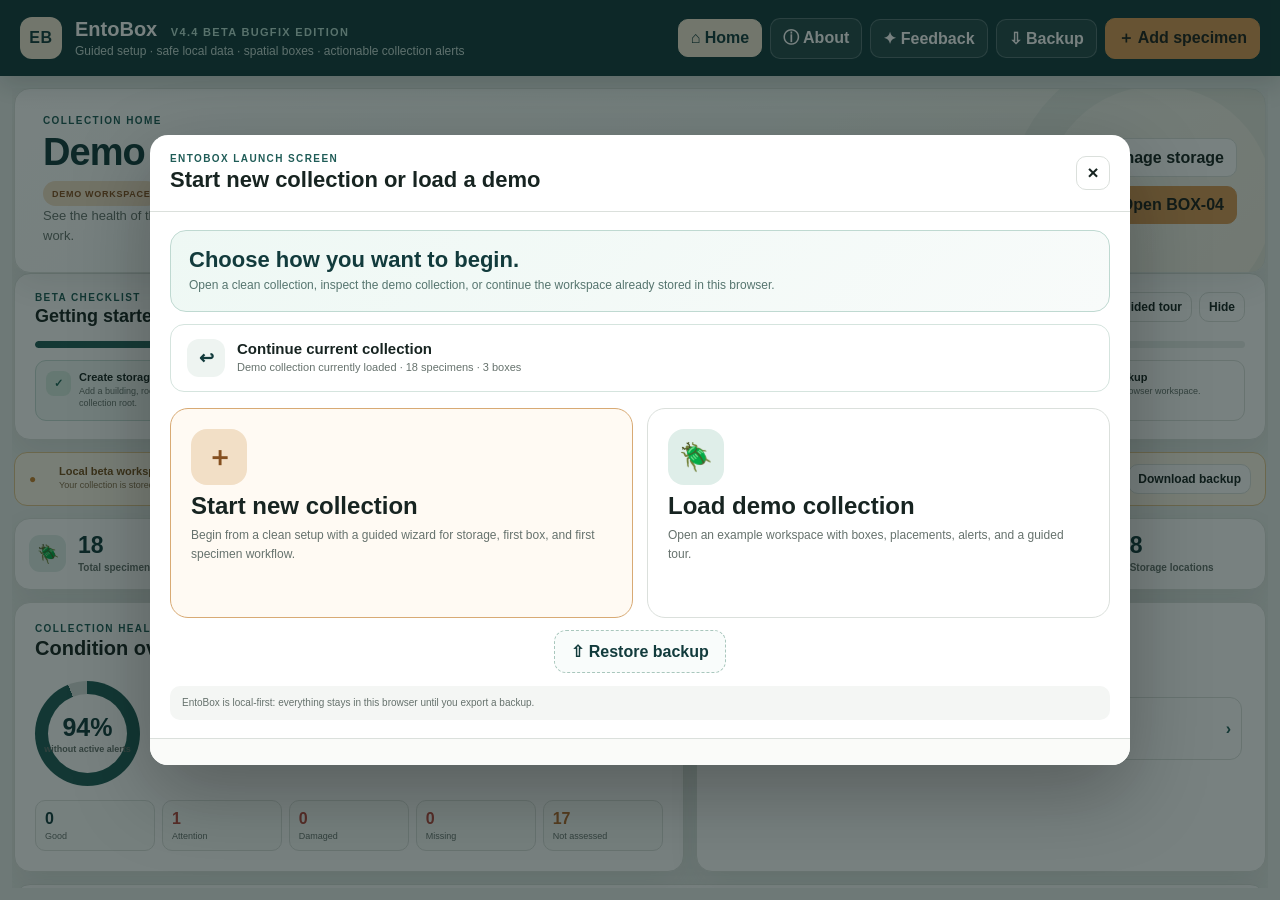
==== commit d7ef55f4: "Add files via upload" ====
--- a/index.html
+++ b/index.html
@@ -4,11 +4,11 @@
   <meta charset="utf-8">
   <meta name="viewport" content="width=device-width,initial-scale=1,viewport-fit=cover">
   <meta name="theme-color" content="#123b3c">
-  <meta name="description" content="EntoBox V3.6 collection onboarding, dashboard, and spatial specimen map prototype">
+  <meta name="description" content="EntoBox V4 Beta Test Edition — local-first spatial collection management">
   <link rel="manifest" href="manifest.webmanifest">
   <link rel="icon" href="assets/icon.svg" type="image/svg+xml">
   <link rel="stylesheet" href="styles.css">
-  <title>EntoBox V3.6 — Start Your Collection</title>
+  <title>EntoBox V4.4 Beta — Bugfix Edition</title>
 </head>
 <body>
   <div class="app-shell">
@@ -16,8 +16,8 @@
       <button class="brand brand-button" id="homeBrand" title="Go to collection home" aria-label="Go to collection home">
         <div class="brand-mark">EB</div>
         <div>
-          <div class="brand-line">EntoBox <span>V3.6 start your collection</span></div>
-          <div class="brand-sub">Clean start · demo workspace · collection overview · free-form specimen maps</div>
+          <div class="brand-line">EntoBox <span>V4.4 beta bugfix edition</span></div>
+          <div class="brand-sub">Guided setup · safe local data · spatial boxes · actionable collection alerts</div>
         </div>
       </button>
       <div class="top-actions">
@@ -25,6 +25,8 @@
         <button class="btn subtle workspace-only collection-toggle" id="collectionNavBtn" aria-expanded="true" aria-controls="leftPanel">☰ Collection</button>
         <button class="btn subtle workspace-only current-box-chip" id="currentBoxChip" title="Open collection structure">BOX</button>
         <button class="btn subtle workspace-only" id="undoBtn" title="Undo last spatial change">↶ Undo</button>
+        <button class="btn subtle" id="aboutBtn" title="About EntoBox and data privacy">ⓘ About</button>
+        <button class="btn subtle" id="feedbackBtn" title="Send beta feedback">✦ Feedback</button>
         <button class="btn subtle" id="exportBtn">⇩ Backup</button>
         <button class="btn primary" id="addSpecimenBtn">＋ Add specimen</button>
       </div>
@@ -49,6 +51,17 @@
           </div>
         </section>
 
+        <section class="getting-started panel" id="gettingStartedPanel">
+          <div class="getting-started-head">
+            <div><div class="eyebrow">Beta checklist</div><h2>Getting started <span id="gettingStartedCount">0 of 5</span></h2></div>
+            <div class="getting-started-actions"><button class="btn tiny" id="startTourBtn">▶ Guided tour</button><button class="btn tiny" id="hideGettingStartedBtn">Hide</button></div>
+          </div>
+          <div class="getting-started-progress"><span id="gettingStartedProgress"></span></div>
+          <div class="getting-started-tasks" id="gettingStartedTasks"></div>
+        </section>
+
+        <div class="local-data-banner" id="localDataBanner"><span>●</span><div><strong>Local beta workspace</strong><small>Your collection is stored only in this browser. Download a backup before switching devices or clearing browser data.</small></div><button class="btn tiny" id="localBackupBtn">Download backup</button></div>
+
         <section class="home-stat-grid" aria-label="Collection statistics">
           <button class="home-stat-card panel" data-home-jump="specimens"><span class="home-stat-icon">🪲</span><span><b id="homeTotalSpecimens">0</b><small>Total specimens</small></span></button>
           <button class="home-stat-card panel" data-home-jump="boxes"><span class="home-stat-icon">▣</span><span><b id="homeBoxes">0</b><small>Specimen boxes</small></span></button>
@@ -89,6 +102,26 @@
       </div>
     </section>
 
+    <section class="alerts-view" id="alertsView" hidden aria-label="Collection alerts centre">
+      <div class="alerts-shell">
+        <header class="alerts-page-head panel">
+          <div><button class="text-action" id="alertsBackHomeBtn">← Collection home</button><div class="eyebrow">Collection care</div><h1>Alerts centre</h1><p>Review, locate, resolve, and document issues without losing the physical context of the collection.</p></div>
+          <div class="alerts-page-actions"><span class="beta-chip">V4.4 beta</span><button class="btn" id="newGeneralAlertBtn">＋ New alert</button></div>
+        </header>
+        <div class="alerts-filter-bar panel">
+          <input class="input" id="alertsSearch" placeholder="Search specimen, box, path, or alert…">
+          <select id="alertsStatusFilter"><option value="open">Open</option><option value="resolved">Resolved</option><option value="all">All statuses</option></select>
+          <select id="alertsTypeFilter"><option value="all">All categories</option><option>Pest risk</option><option>Damage</option><option>Missing</option><option>Loose label</option><option>Needs inspection</option><option>Other</option></select>
+          <select id="alertsSeverityFilter"><option value="all">All severities</option><option value="critical">Critical</option><option value="high">High</option><option value="medium">Medium</option><option value="low">Low</option></select>
+          <span class="alerts-filter-count" id="alertsFilterCount">0 alerts</span>
+        </div>
+        <div class="alerts-page-grid">
+          <section class="alerts-list-panel panel"><div class="alerts-list" id="alertsList"></div></section>
+          <aside class="alert-detail-panel panel" id="alertDetailPanel"></aside>
+        </div>
+      </div>
+    </section>
+
     <main class="workspace-grid" id="workspaceView">
       <aside class="left-panel panel" id="leftPanel" aria-label="Collection structure and placement tray">
         <section class="panel-section box-section">
@@ -114,11 +147,24 @@
             </div>
             <button class="icon-btn" id="importBtn" title="Import CSV or Excel">⇧</button>
           </div>
-          <div class="tray-toolbar">
+          <div class="tray-session-summary" id="traySessionSummary"><span><b id="trayPlacedCount">0</b> placed</span><span><b id="trayRemainingCount">0</b> remaining</span><span><b id="traySkippedCount">0</b> skipped</span></div>
+          <div class="tray-toolbar beta-tray-toolbar">
             <input id="queueSearch" class="input" placeholder="Search imported specimens…">
-            <button class="btn tiny" id="autoPlaceBtn">Auto-place</button>
-          </div>
-          <div class="tray-help" id="trayHelp">Drag the beetle handle onto the box, or press <b>Place</b> and tap the photograph.</div>
+            <select id="queueFilter" title="Filter placement tray"><option value="active">Active</option><option value="all">All</option><option value="unidentified">Unidentified</option><option value="identified">Identified</option><option value="with-photo">With photo</option><option value="without-photo">Without photo</option><option value="skipped">Skipped</option></select>
+          </div>
+          <div class="tray-view-row">
+            <label class="queue-select-all"><input type="checkbox" id="queueSelectAll"> Select visible</label>
+            <div class="segmented mini" id="queueViewToggle"><button data-queue-view="compact" class="active">Compact</button><button data-queue-view="detailed">Details</button></div>
+            <button class="btn tiny" id="finishPlacementBtn">Finish session</button>
+          </div>
+          <div class="queue-bulk-bar" id="queueBulkBar" hidden>
+            <strong><span id="queueSelectedCount">0</span> selected</strong>
+            <select id="bulkSizeSelect" title="Assign footprint size"><option value="">Size…</option><option value="xs">XS</option><option value="s">S</option><option value="m">M</option><option value="l">L</option><option value="xl">XL</option></select>
+            <select id="bulkZoneSelect" title="Preferred placement zone"><option value="">Any zone</option></select>
+            <button class="btn tiny" id="bulkAutoPlaceBtn">Auto-place selected</button>
+            <button class="btn tiny" id="bulkSkipBtn">Skip for now</button>
+          </div>
+          <div class="tray-help" id="trayHelp">Switch to <b>Arrange</b>, then drag the beetle handle onto the box or press <b>Place</b> and tap the photograph.</div>
           <div class="queue-list" id="queueList"></div>
         </section>
       </aside>
@@ -137,10 +183,15 @@
             <button class="btn" id="boxPhotoBtn">▧ Upload box photo</button>
             <button class="btn" id="newZoneBtn">▱ Draw zone</button>
             <button class="btn" id="fitBtn">Fit</button>
+            <button class="btn" id="centerBtn">Center</button>
           </div>
         </div>
 
         <div class="control-strip">
+          <div class="segmented edit-mode-toggle" id="editModeToggle" aria-label="Box interaction mode">
+            <button data-edit-mode="browse" class="active">🔒 Browse</button>
+            <button data-edit-mode="arrange">✎ Arrange</button>
+          </div>
           <div class="segmented" aria-label="Specimen appearance">
             <button data-appearance="mixed" class="active">Mixed</button>
             <button data-appearance="photos">Photos</button>
@@ -149,8 +200,9 @@
           <label class="switch-label"><input type="checkbox" id="showZonesToggle" checked><span></span>Zones</label>
           <label class="switch-label"><input type="checkbox" id="showGridToggle"><span></span>Grid overlay</label>
           <label class="switch-label"><input type="checkbox" id="snapToggle"><span></span>Snap</label>
-          <div class="zoom-control"><span>−</span><input type="range" id="zoomRange" min="70" max="180" value="100"><span>＋</span></div>
-          <div class="mode-indicator" id="modeIndicator">Select & move</div>
+          <div class="zoom-control"><input type="range" id="zoomRange" min="50" max="300" step="5" value="100"><span id="zoomLabel">100%</span></div>
+          <div class="zoom-buttons"><button class="icon-btn mini" id="zoomOutBtn" title="Zoom out">−</button><button class="btn tiny" id="zoom100Btn">100%</button><button class="icon-btn mini" id="zoomInBtn" title="Zoom in">＋</button><button class="btn tiny" id="locateSelectedBtn" title="Centre selected specimen">◎ Selected</button></div>
+          <div class="mode-indicator" id="modeIndicator">Browse safely</div>
         </div>
 
         <div class="canvas-scroll" id="canvasScroll">
@@ -164,6 +216,7 @@
               <div class="drop-hint" id="dropHint">Drop specimen here</div>
             </div>
           </div>
+          <div class="minimap" id="minimap" aria-label="Box minimap"><div class="minimap-surface" id="minimapSurface"><div class="minimap-zones" id="minimapZones"></div><div class="minimap-specimens" id="minimapSpecimens"></div><div class="minimap-viewport" id="minimapViewport"></div></div></div>
         </div>
 
         <div class="map-footer">
@@ -172,7 +225,7 @@
             <span><i class="legend-footprint"></i>Approximate specimen footprint</span>
             <span><i class="legend-zone"></i>Curatorial zone</span>
           </div>
-          <div id="saveStateLabel">Saved locally</div>
+          <button class="save-state-button" id="saveStateLabel" title="Local data and backup information">Saved locally</button>
         </div>
       </section>
 
@@ -201,6 +254,16 @@
     </div>
   </div>
 
+  <div class="tour-overlay" id="tourOverlay" hidden>
+    <div class="tour-focus" id="tourFocus"></div>
+    <div class="tour-card" id="tourCard" role="dialog" aria-live="polite">
+      <div class="tour-step-label" id="tourStepLabel">Step 1 of 5</div>
+      <h3 id="tourTitle">Welcome</h3>
+      <p id="tourText"></p>
+      <div class="tour-actions"><button class="btn tiny" id="tourSkipBtn">Skip tour</button><span></span><button class="btn tiny" id="tourBackBtn">Back</button><button class="btn primary tiny" id="tourNextBtn">Next</button></div>
+    </div>
+  </div>
+
   <div class="toast-stack" id="toastStack"></div>
   <script src="app.js"></script>
 </body>
--- a/styles.css
+++ b/styles.css
@@ -3,7 +3,7 @@
   --paper:#f7f5ef;--panel:#fff;--line:#dbe0dc;--warm:#efe3cf;--amber:#b56a2c;--red:#b7473d;
   --shadow:0 12px 34px rgba(27,47,42,.10);--radius:16px;
 }
-*{box-sizing:border-box}html,body{height:100%}body{margin:0;font-family:Inter,ui-sans-serif,-apple-system,BlinkMacSystemFont,"Segoe UI",sans-serif;color:var(--ink);background:#e9eeeb;overflow:hidden}.app-shell{height:100%;display:flex;flex-direction:column}.topbar{height:76px;display:flex;align-items:center;justify-content:space-between;padding:0 20px;background:var(--brand);color:#fff;box-shadow:0 8px 24px rgba(10,32,31,.18);z-index:10}.brand{display:flex;align-items:center;gap:13px;min-width:0}.brand-mark{width:42px;height:42px;border-radius:12px;background:#f2e7d3;color:var(--brand);display:grid;place-items:center;font-weight:900;letter-spacing:.04em}.brand-line{font-size:20px;font-weight:800}.brand-line span{font-size:11px;text-transform:uppercase;letter-spacing:.12em;margin-left:8px;color:#b9ddd3}.brand-sub{font-size:12px;color:#c5d9d5;margin-top:3px;white-space:nowrap;overflow:hidden;text-overflow:ellipsis}.top-actions{display:flex;gap:8px;align-items:center}.btn,.icon-btn{border:1px solid var(--line);background:#fff;color:var(--ink);font:inherit;font-weight:700;border-radius:10px;padding:9px 12px;cursor:pointer;transition:.16s ease}.btn:hover,.icon-btn:hover{transform:translateY(-1px);box-shadow:0 6px 16px rgba(20,40,35,.10)}.btn.primary{background:#d99a55;border-color:#d99a55;color:#1e211c}.btn.subtle{background:rgba(255,255,255,.08);border-color:rgba(255,255,255,.22);color:#fff}.btn.tiny{padding:7px 9px;font-size:12px}.icon-btn{width:34px;height:34px;padding:0;display:grid;place-items:center;font-size:19px}.workspace-grid{flex:1;min-height:0;display:grid;grid-template-columns:285px minmax(520px,1fr) 340px;gap:12px;padding:12px}.panel{background:var(--panel);border:1px solid var(--line);border-radius:var(--radius);box-shadow:var(--shadow);min-height:0}.left-panel{display:flex;flex-direction:column;overflow:hidden}.panel-section{padding:16px}.box-section{border-bottom:1px solid var(--line);max-height:42%;overflow:auto}.tray-section{display:flex;flex-direction:column;flex:1;min-height:0}.section-head{display:flex;justify-content:space-between;align-items:center;gap:12px;margin-bottom:12px}.section-head h2{margin:2px 0 0;font-size:18px}.eyebrow{font-size:10px;text-transform:uppercase;letter-spacing:.14em;color:var(--brand2);font-weight:900}.count-badge{font-size:11px;background:var(--brand-soft);padding:3px 7px;border-radius:999px;color:var(--brand)}.box-list{display:grid;gap:8px}.box-card{display:grid;grid-template-columns:38px 1fr auto;gap:10px;align-items:center;border:1px solid var(--line);border-radius:12px;padding:10px;background:#fff;cursor:pointer;text-align:left}.box-card:hover{border-color:#a8beb8}.box-card.active{border-color:var(--brand2);background:#f1f8f5;box-shadow:inset 3px 0 var(--brand2)}.box-thumb{width:38px;height:32px;border-radius:6px;background:linear-gradient(135deg,#c9a876,#efe1c5);border:3px solid #694a33}.box-card strong{display:block;font-size:13px}.box-card span{display:block;font-size:11px;color:var(--muted);margin-top:2px}.box-card b{font-size:11px;color:var(--brand2)}.tray-toolbar{display:grid;grid-template-columns:1fr auto;gap:8px}.input,select,textarea{width:100%;border:1px solid var(--line);border-radius:9px;background:#fff;padding:9px 10px;font:inherit;color:var(--ink)}.input:focus,select:focus,textarea:focus{outline:2px solid #9cc6bc;border-color:transparent}.tray-help{font-size:11px;color:var(--muted);line-height:1.45;padding:9px 2px}.queue-list{overflow:auto;min-height:0;display:grid;gap:7px;padding-right:3px}.queue-item{display:grid;grid-template-columns:31px minmax(0,1fr) auto;gap:8px;align-items:center;border:1px solid var(--line);border-radius:11px;padding:8px;background:#fff}.queue-item:hover{border-color:#9cbab2}.drag-handle{width:31px;height:31px;border-radius:8px;background:var(--warm);display:grid;place-items:center;cursor:grab;font-size:18px;border:1px dashed #bb9870}.drag-handle:active{cursor:grabbing}.queue-info{min-width:0}.queue-info strong,.queue-info span{display:block;white-space:nowrap;overflow:hidden;text-overflow:ellipsis}.queue-info strong{font-size:12px}.queue-info span{font-size:10px;color:var(--muted);margin-top:2px}.queue-actions{display:flex;align-items:center;gap:5px}.queue-actions select{padding:5px 4px;font-size:10px;width:58px}.place-btn{border:0;background:var(--brand-soft);color:var(--brand);font-weight:800;border-radius:7px;padding:6px 7px;cursor:pointer;font-size:10px}.empty-state{padding:24px 12px;text-align:center;color:var(--muted);font-size:13px;border:1px dashed var(--line);border-radius:12px}.map-panel{display:flex;flex-direction:column;overflow:hidden}.map-header{display:flex;align-items:center;justify-content:space-between;gap:14px;padding:16px 18px 12px}.breadcrumb{font-size:11px;color:var(--muted)}.map-title-row{display:flex;align-items:center;gap:10px}.map-title-row h1{font-size:22px;margin:4px 0 0}.status-pill{font-size:10px;padding:5px 8px;border-radius:999px;background:var(--brand-soft);color:var(--brand);font-weight:800}.map-actions{display:flex;gap:7px;flex-wrap:wrap;justify-content:flex-end}.control-strip{display:flex;align-items:center;gap:13px;padding:9px 18px;border-top:1px solid var(--line);border-bottom:1px solid var(--line);background:#fbfcfa;flex-wrap:wrap}.segmented{display:flex;background:#e9eeeb;border-radius:9px;padding:3px}.segmented button{border:0;background:transparent;padding:6px 9px;border-radius:7px;font:inherit;font-size:11px;font-weight:800;cursor:pointer;color:var(--muted)}.segmented button.active{background:#fff;color:var(--brand);box-shadow:0 2px 8px rgba(20,40,35,.10)}.switch-label{display:flex;align-items:center;gap:6px;font-size:11px;font-weight:700;color:var(--muted);cursor:pointer}.switch-label input{display:none}.switch-label span{width:28px;height:17px;background:#ccd4d0;border-radius:999px;position:relative;transition:.2s}.switch-label span:after{content:"";position:absolute;width:13px;height:13px;border-radius:50%;background:#fff;top:2px;left:2px;box-shadow:0 1px 3px rgba(0,0,0,.25);transition:.2s}.switch-label input:checked+span{background:var(--brand2)}.switch-label input:checked+span:after{left:13px}.zoom-control{display:flex;align-items:center;gap:5px;color:var(--muted);font-size:11px}.zoom-control input{width:92px}.mode-indicator{margin-left:auto;font-size:10px;font-weight:900;letter-spacing:.05em;text-transform:uppercase;color:var(--brand);background:var(--brand-soft);padding:6px 9px;border-radius:999px}.canvas-scroll{flex:1;min-height:0;overflow:auto;background:#dfe5e1;padding:22px;display:flex;align-items:flex-start;justify-content:center}.box-stage-wrap{transform-origin:top center;transition:transform .12s}.box-stage{position:relative;width:min(980px,100%);aspect-ratio:4/3;background:#e9dbc2;border:12px solid #4b3527;border-radius:8px;box-shadow:0 18px 35px rgba(48,37,27,.25);overflow:hidden;touch-action:none;user-select:none}.box-stage.tool-place{cursor:crosshair}.box-stage.tool-zone{cursor:crosshair;outline:4px solid rgba(31,92,87,.35)}.box-background{position:absolute;inset:0;width:100%;height:100%;object-fit:cover;pointer-events:none}.grid-overlay{position:absolute;inset:0;pointer-events:none;opacity:0;background-image:linear-gradient(to right,rgba(30,70,65,.18) 1px,transparent 1px),linear-gradient(to bottom,rgba(30,70,65,.18) 1px,transparent 1px);background-size:6.25% 8.333%}.grid-overlay.visible{opacity:1}.zone-layer,.specimen-layer{position:absolute;inset:0}.zone-layer{pointer-events:none}.zone{position:absolute;border:2px dashed rgba(24,75,71,.6);background:rgba(89,149,132,.13);border-radius:10px;pointer-events:auto;cursor:pointer}.zone[data-color="1"]{border-color:rgba(151,94,51,.7);background:rgba(213,148,89,.14)}.zone[data-color="2"]{border-color:rgba(92,79,151,.65);background:rgba(125,109,190,.13)}.zone[data-color="3"]{border-color:rgba(155,66,89,.65);background:rgba(205,104,130,.12)}.zone.selected{outline:3px solid rgba(255,255,255,.85);box-shadow:0 0 0 5px rgba(18,59,60,.35)}.zone-label{position:absolute;top:7px;left:8px;background:rgba(255,255,255,.88);border-radius:6px;padding:4px 6px;font-size:10px;font-weight:900;color:var(--brand);box-shadow:0 2px 6px rgba(0,0,0,.09)}.specimen{position:absolute;transform-origin:center;cursor:grab;display:grid;place-items:center;z-index:2}.specimen:active{cursor:grabbing}.specimen.selected{z-index:6}.specimen-footprint{position:absolute;inset:0;border:1px dashed rgba(29,74,69,.28);border-radius:45%;background:rgba(255,255,255,.12)}.specimen.selected .specimen-footprint{border:2px solid #fff;box-shadow:0 0 0 3px var(--brand2),0 8px 18px rgba(0,0,0,.18)}.specimen.overlap .specimen-footprint{box-shadow:0 0 0 3px rgba(183,71,61,.75)}.specimen-art{width:76%;height:76%;display:grid;place-items:center;font-size:clamp(18px,3.2vw,46px);filter:drop-shadow(0 4px 3px rgba(0,0,0,.28));pointer-events:none;overflow:hidden;border-radius:42%}.specimen-art img{width:100%;height:100%;object-fit:contain}.specimen-label{position:absolute;left:50%;top:calc(100% + 4px);transform:translateX(-50%);white-space:nowrap;background:rgba(255,255,255,.92);border-radius:5px;padding:3px 5px;font-size:8px;font-weight:800;box-shadow:0 2px 6px rgba(0,0,0,.12);max-width:150px;overflow:hidden;text-overflow:ellipsis;pointer-events:none}.pin-anchor{position:absolute;left:50%;top:50%;width:8px;height:8px;transform:translate(-50%,-50%);border-radius:50%;background:#c84235;border:2px solid #fff;box-shadow:0 1px 3px rgba(0,0,0,.4);z-index:4;pointer-events:none}.box-stage.appearance-photos .pin-anchor,.box-stage.appearance-photos .specimen-label{display:none}.box-stage.appearance-pins .specimen-footprint,.box-stage.appearance-pins .specimen-art,.box-stage.appearance-pins .specimen-label{display:none}.box-stage.appearance-pins .specimen{width:18px!important;height:18px!important}.box-stage.appearance-pins .pin-anchor{width:13px;height:13px;background:var(--brand2)}.zone-draft{position:absolute;border:2px dashed var(--brand2);background:rgba(31,92,87,.16);z-index:8;pointer-events:none}.drop-hint{position:absolute;display:none;left:50%;top:50%;transform:translate(-50%,-50%);padding:12px 16px;border-radius:10px;background:rgba(18,59,60,.90);color:#fff;font-weight:800;z-index:20;pointer-events:none}.box-stage.drag-target .drop-hint{display:block}.map-footer{display:flex;justify-content:space-between;gap:12px;padding:9px 16px;font-size:10px;color:var(--muted);border-top:1px solid var(--line)}.legend{display:flex;gap:13px;flex-wrap:wrap}.legend span{display:flex;align-items:center;gap:5px}.legend i{display:inline-block}.legend-pin{width:8px;height:8px;border-radius:50%;background:#c84235}.legend-footprint{width:17px;height:11px;border:1px dashed #587b75;border-radius:50%}.legend-zone{width:17px;height:11px;border:1px dashed var(--brand2);background:#dcebe6;border-radius:3px}.right-panel{overflow:hidden;display:flex;flex-direction:column}.inspector-tabs{display:grid;grid-template-columns:repeat(3,1fr);border-bottom:1px solid var(--line);padding:7px}.inspector-tabs button{border:0;background:transparent;padding:9px 4px;border-radius:8px;font:inherit;font-size:11px;font-weight:800;color:var(--muted);cursor:pointer}.inspector-tabs button.active{background:var(--brand-soft);color:var(--brand)}.inspector-body{padding:16px;overflow:auto;min-height:0}.detail-hero{text-align:center;padding:8px 0 16px}.detail-art{width:132px;height:100px;margin:0 auto 10px;border-radius:16px;background:var(--warm);display:grid;place-items:center;font-size:58px;overflow:hidden;border:1px solid #d7c0a0}.detail-art img{width:100%;height:100%;object-fit:contain}.detail-hero h2{font-size:19px;margin:0;font-style:italic}.detail-hero p{margin:4px 0 0;color:var(--muted);font-size:11px}.detail-grid{display:grid;grid-template-columns:1fr 1fr;gap:8px;margin-bottom:12px}.detail-cell{background:#f6f8f6;border:1px solid var(--line);border-radius:10px;padding:9px}.detail-cell span,.field label{display:block;font-size:9px;text-transform:uppercase;letter-spacing:.09em;color:var(--muted);font-weight:900;margin-bottom:4px}.detail-cell b{font-size:12px}.field{margin-bottom:10px}.field-row{display:grid;grid-template-columns:1fr 1fr;gap:8px}.field textarea{min-height:70px;resize:vertical}.action-stack{display:grid;gap:7px;margin-top:12px}.action-stack .btn{width:100%}.danger{color:var(--red)!important}.zone-list{display:grid;gap:8px}.zone-card{border:1px solid var(--line);border-radius:11px;padding:10px;cursor:pointer}.zone-card.active{border-color:var(--brand2);background:#f1f8f5}.zone-card strong{font-size:12px}.zone-card p{font-size:10px;color:var(--muted);margin:4px 0 0}.record-table{width:100%;border-collapse:collapse;font-size:10px}.record-table th,.record-table td{text-align:left;padding:7px 5px;border-bottom:1px solid var(--line);vertical-align:top}.record-table tr{cursor:pointer}.record-table tr:hover td{background:#f5f8f6}.record-table th{position:sticky;top:0;background:#fff;color:var(--muted);font-size:8px;text-transform:uppercase;letter-spacing:.08em}.record-filter{margin-bottom:10px}.modal-backdrop{position:fixed;inset:0;background:rgba(10,26,24,.55);display:grid;place-items:center;padding:20px;z-index:100}.modal-backdrop[hidden]{display:none}.modal{width:min(760px,100%);max-height:88vh;background:#fff;border-radius:18px;box-shadow:0 28px 80px rgba(0,0,0,.28);display:flex;flex-direction:column;overflow:hidden}.modal-head{display:flex;justify-content:space-between;align-items:center;padding:18px 20px;border-bottom:1px solid var(--line)}.modal-head h2{margin:3px 0 0;font-size:22px}.modal-body{padding:18px 20px;overflow:auto}.modal-foot{display:flex;justify-content:flex-end;gap:8px;padding:13px 20px;border-top:1px solid var(--line);background:#fafbf9}.form-grid{display:grid;grid-template-columns:1fr 1fr;gap:10px}.form-grid .full{grid-column:1/-1}.mapping-grid{display:grid;grid-template-columns:1fr 26px 1fr;gap:7px;align-items:center}.mapping-grid label{font-size:11px;font-weight:800}.mapping-grid span{text-align:center;color:var(--muted)}.import-summary{padding:10px;border-radius:10px;background:var(--brand-soft);font-size:12px;margin-bottom:12px}.toast-stack{position:fixed;right:18px;bottom:18px;z-index:200;display:grid;gap:8px}.toast{background:#173d3b;color:#fff;padding:11px 14px;border-radius:10px;box-shadow:0 10px 30px rgba(0,0,0,.25);font-size:12px;animation:toastIn .2s ease}.toast.warn{background:#8a5424}.toast.error{background:#8e3932}@keyframes toastIn{from{transform:translateY(10px);opacity:0}}.hidden{display:none!important}
+*{box-sizing:border-box}html,body{height:100%}body{margin:0;font-family:Inter,ui-sans-serif,-apple-system,BlinkMacSystemFont,"Segoe UI",sans-serif;color:var(--ink);background:#e9eeeb;overflow:hidden}.app-shell{height:100%;display:flex;flex-direction:column}.topbar{height:76px;display:flex;align-items:center;justify-content:space-between;padding:0 20px;background:var(--brand);color:#fff;box-shadow:0 8px 24px rgba(10,32,31,.18);z-index:10}.brand{display:flex;align-items:center;gap:13px;min-width:0}.brand-mark{width:42px;height:42px;border-radius:12px;background:#f2e7d3;color:var(--brand);display:grid;place-items:center;font-weight:900;letter-spacing:.04em}.brand-line{font-size:20px;font-weight:800}.brand-line span{font-size:11px;text-transform:uppercase;letter-spacing:.12em;margin-left:8px;color:#b9ddd3}.brand-sub{font-size:12px;color:#c5d9d5;margin-top:3px;white-space:nowrap;overflow:hidden;text-overflow:ellipsis}.top-actions{display:flex;gap:8px;align-items:center}.btn,.icon-btn{border:1px solid var(--line);background:#fff;color:var(--ink);font:inherit;font-weight:700;border-radius:10px;padding:9px 12px;cursor:pointer;transition:.16s ease}.btn:hover,.icon-btn:hover{transform:translateY(-1px);box-shadow:0 6px 16px rgba(20,40,35,.10)}.btn.primary{background:#d99a55;border-color:#d99a55;color:#1e211c}.btn.subtle{background:rgba(255,255,255,.08);border-color:rgba(255,255,255,.22);color:#fff}.btn.tiny{padding:7px 9px;font-size:12px}.icon-btn{width:34px;height:34px;padding:0;display:grid;place-items:center;font-size:19px}.workspace-grid{flex:1;min-height:0;display:grid;grid-template-columns:285px minmax(520px,1fr) 340px;gap:12px;padding:12px}.panel{background:var(--panel);border:1px solid var(--line);border-radius:var(--radius);box-shadow:var(--shadow);min-height:0}.left-panel{display:flex;flex-direction:column;overflow:hidden}.panel-section{padding:16px}.box-section{border-bottom:1px solid var(--line);max-height:42%;overflow:auto}.tray-section{display:flex;flex-direction:column;flex:1;min-height:0}.section-head{display:flex;justify-content:space-between;align-items:center;gap:12px;margin-bottom:12px}.section-head h2{margin:2px 0 0;font-size:18px}.eyebrow{font-size:10px;text-transform:uppercase;letter-spacing:.14em;color:var(--brand2);font-weight:900}.count-badge{font-size:11px;background:var(--brand-soft);padding:3px 7px;border-radius:999px;color:var(--brand)}.box-list{display:grid;gap:8px}.box-card{display:grid;grid-template-columns:38px 1fr auto;gap:10px;align-items:center;border:1px solid var(--line);border-radius:12px;padding:10px;background:#fff;cursor:pointer;text-align:left}.box-card:hover{border-color:#a8beb8}.box-card.active{border-color:var(--brand2);background:#f1f8f5;box-shadow:inset 3px 0 var(--brand2)}.box-thumb{width:38px;height:32px;border-radius:6px;background:linear-gradient(135deg,#c9a876,#efe1c5);border:3px solid #694a33}.box-card strong{display:block;font-size:13px}.box-card span{display:block;font-size:11px;color:var(--muted);margin-top:2px}.box-card b{font-size:11px;color:var(--brand2)}.tray-toolbar{display:grid;grid-template-columns:1fr auto;gap:8px}.input,select,textarea{width:100%;border:1px solid var(--line);border-radius:9px;background:#fff;padding:9px 10px;font:inherit;color:var(--ink)}.input:focus,select:focus,textarea:focus{outline:2px solid #9cc6bc;border-color:transparent}.tray-help{font-size:11px;color:var(--muted);line-height:1.45;padding:9px 2px}.queue-list{overflow:auto;min-height:0;display:grid;gap:7px;padding-right:3px}.queue-item{display:grid;grid-template-columns:31px minmax(0,1fr) auto;gap:8px;align-items:center;border:1px solid var(--line);border-radius:11px;padding:8px;background:#fff}.queue-item:hover{border-color:#9cbab2}.drag-handle{width:31px;height:31px;border-radius:8px;background:var(--warm);display:grid;place-items:center;cursor:grab;font-size:18px;border:1px dashed #bb9870}.drag-handle:active{cursor:grabbing}.queue-info{min-width:0}.queue-info strong,.queue-info span{display:block;white-space:nowrap;overflow:hidden;text-overflow:ellipsis}.queue-info strong{font-size:12px}.queue-info span{font-size:10px;color:var(--muted);margin-top:2px}.queue-actions{display:flex;align-items:center;gap:5px}.queue-actions select{padding:5px 4px;font-size:10px;width:58px}.place-btn{border:0;background:var(--brand-soft);color:var(--brand);font-weight:800;border-radius:7px;padding:6px 7px;cursor:pointer;font-size:10px}.empty-state{padding:24px 12px;text-align:center;color:var(--muted);font-size:13px;border:1px dashed var(--line);border-radius:12px}.map-panel{display:flex;flex-direction:column;overflow:hidden}.map-header{display:flex;align-items:center;justify-content:space-between;gap:14px;padding:16px 18px 12px}.breadcrumb{font-size:11px;color:var(--muted)}.map-title-row{display:flex;align-items:center;gap:10px}.map-title-row h1{font-size:22px;margin:4px 0 0}.status-pill{font-size:10px;padding:5px 8px;border-radius:999px;background:var(--brand-soft);color:var(--brand);font-weight:800}.map-actions{display:flex;gap:7px;flex-wrap:wrap;justify-content:flex-end;align-items:center}.control-strip{display:flex;align-items:center;gap:11px;padding:9px 16px;border-top:1px solid var(--line);border-bottom:1px solid var(--line);background:#fbfcfa;flex-wrap:wrap}.segmented{display:flex;background:#e9eeeb;border-radius:9px;padding:3px}.segmented button{border:0;background:transparent;padding:6px 9px;border-radius:7px;font:inherit;font-size:11px;font-weight:800;cursor:pointer;color:var(--muted)}.segmented button.active{background:#fff;color:var(--brand);box-shadow:0 2px 8px rgba(20,40,35,.10)}.switch-label{display:flex;align-items:center;gap:6px;font-size:11px;font-weight:700;color:var(--muted);cursor:pointer}.switch-label input{display:none}.switch-label span{width:28px;height:17px;background:#ccd4d0;border-radius:999px;position:relative;transition:.2s}.switch-label span:after{content:"";position:absolute;width:13px;height:13px;border-radius:50%;background:#fff;top:2px;left:2px;box-shadow:0 1px 3px rgba(0,0,0,.25);transition:.2s}.switch-label input:checked+span{background:var(--brand2)}.switch-label input:checked+span:after{left:13px}.zoom-control{display:flex;align-items:center;gap:5px;color:var(--muted);font-size:11px}.zoom-control input{width:92px}.mode-indicator{margin-left:auto;font-size:10px;font-weight:900;letter-spacing:.05em;text-transform:uppercase;color:var(--brand);background:var(--brand-soft);padding:6px 9px;border-radius:999px}.canvas-scroll{flex:1;min-height:0;overflow:auto;background:#dfe5e1;padding:10px 10px 22px;display:block;position:relative;scroll-padding:18px}.box-stage-wrap{transform-origin:top center;transition:transform .12s;position:relative;width:max-content;max-width:none;margin:0 auto}.box-stage{position:relative;width:980px;aspect-ratio:4/3;background:#e9dbc2;border:1px solid #6a5243;border-radius:6px;box-shadow:0 10px 22px rgba(48,37,27,.12);overflow:hidden;touch-action:none;user-select:none}.box-stage.tool-place{cursor:crosshair}.box-stage.tool-zone{cursor:crosshair;outline:4px solid rgba(31,92,87,.35)}.box-background{position:absolute;inset:0;width:100%;height:100%;object-fit:cover;pointer-events:none;display:block}.grid-overlay{position:absolute;inset:0;pointer-events:none;opacity:0;background-image:linear-gradient(to right,rgba(30,70,65,.18) 1px,transparent 1px),linear-gradient(to bottom,rgba(30,70,65,.18) 1px,transparent 1px);background-size:6.25% 8.333%}.grid-overlay.visible{opacity:1}.zone-layer,.specimen-layer{position:absolute;inset:0}.zone-layer{pointer-events:none}.zone{position:absolute;border:2px dashed rgba(24,75,71,.6);background:rgba(89,149,132,.13);border-radius:10px;pointer-events:auto;cursor:pointer}.zone[data-color="1"]{border-color:rgba(151,94,51,.7);background:rgba(213,148,89,.14)}.zone[data-color="2"]{border-color:rgba(92,79,151,.65);background:rgba(125,109,190,.13)}.zone[data-color="3"]{border-color:rgba(155,66,89,.65);background:rgba(205,104,130,.12)}.zone.selected{outline:3px solid rgba(255,255,255,.85);box-shadow:0 0 0 5px rgba(18,59,60,.35)}.zone-label{position:absolute;top:7px;left:8px;background:rgba(255,255,255,.88);border-radius:6px;padding:4px 6px;font-size:10px;font-weight:900;color:var(--brand);box-shadow:0 2px 6px rgba(0,0,0,.09)}.specimen{position:absolute;transform-origin:center;cursor:grab;display:grid;place-items:center;z-index:2}.specimen:active{cursor:grabbing}.specimen.selected{z-index:6}.specimen-footprint{position:absolute;inset:0;border:1px dashed rgba(29,74,69,.28);border-radius:45%;background:rgba(255,255,255,.12)}.specimen.selected .specimen-footprint{border:2px solid #fff;box-shadow:0 0 0 3px var(--brand2),0 8px 18px rgba(0,0,0,.18)}.specimen.overlap .specimen-footprint{box-shadow:0 0 0 3px rgba(183,71,61,.75)}.specimen-art{width:76%;height:76%;display:grid;place-items:center;font-size:clamp(18px,3.2vw,46px);filter:drop-shadow(0 4px 3px rgba(0,0,0,.28));pointer-events:none;overflow:hidden;border-radius:42%}.specimen-art img{width:100%;height:100%;object-fit:contain}.specimen-label{position:absolute;left:50%;top:calc(100% + 4px);transform:translateX(-50%);white-space:nowrap;background:rgba(255,255,255,.92);border-radius:5px;padding:3px 5px;font-size:8px;font-weight:800;box-shadow:0 2px 6px rgba(0,0,0,.12);max-width:150px;overflow:hidden;text-overflow:ellipsis;pointer-events:none}.pin-anchor{position:absolute;left:50%;top:50%;width:8px;height:8px;transform:translate(-50%,-50%);border-radius:50%;background:#c84235;border:2px solid #fff;box-shadow:0 1px 3px rgba(0,0,0,.4);z-index:4;pointer-events:none}.box-stage.appearance-photos .pin-anchor,.box-stage.appearance-photos .specimen-label{display:none}.box-stage.appearance-pins .specimen-footprint,.box-stage.appearance-pins .specimen-art,.box-stage.appearance-pins .specimen-label{display:none}.box-stage.appearance-pins .specimen{width:18px!important;height:18px!important}.box-stage.appearance-pins .pin-anchor{width:13px;height:13px;background:var(--brand2)}.zone-draft{position:absolute;border:2px dashed var(--brand2);background:rgba(31,92,87,.16);z-index:8;pointer-events:none}.drop-hint{position:absolute;display:none;left:50%;top:50%;transform:translate(-50%,-50%);padding:12px 16px;border-radius:10px;background:rgba(18,59,60,.90);color:#fff;font-weight:800;z-index:20;pointer-events:none}.box-stage.drag-target .drop-hint{display:block}.map-footer{display:flex;justify-content:space-between;gap:12px;padding:9px 16px;font-size:10px;color:var(--muted);border-top:1px solid var(--line)}.legend{display:flex;gap:13px;flex-wrap:wrap}.legend span{display:flex;align-items:center;gap:5px}.legend i{display:inline-block}.legend-pin{width:8px;height:8px;border-radius:50%;background:#c84235}.legend-footprint{width:17px;height:11px;border:1px dashed #587b75;border-radius:50%}.legend-zone{width:17px;height:11px;border:1px dashed var(--brand2);background:#dcebe6;border-radius:3px}.right-panel{overflow:hidden;display:flex;flex-direction:column}.inspector-tabs{display:grid;grid-template-columns:repeat(3,1fr);border-bottom:1px solid var(--line);padding:7px}.inspector-tabs button{border:0;background:transparent;padding:9px 4px;border-radius:8px;font:inherit;font-size:11px;font-weight:800;color:var(--muted);cursor:pointer}.inspector-tabs button.active{background:var(--brand-soft);color:var(--brand)}.inspector-body{padding:16px;overflow:auto;min-height:0}.detail-hero{text-align:center;padding:8px 0 16px}.detail-art{width:132px;height:100px;margin:0 auto 10px;border-radius:16px;background:var(--warm);display:grid;place-items:center;font-size:58px;overflow:hidden;border:1px solid #d7c0a0}.detail-art img{width:100%;height:100%;object-fit:contain}.detail-hero h2{font-size:19px;margin:0;font-style:italic}.detail-hero p{margin:4px 0 0;color:var(--muted);font-size:11px}.detail-grid{display:grid;grid-template-columns:1fr 1fr;gap:8px;margin-bottom:12px}.detail-cell{background:#f6f8f6;border:1px solid var(--line);border-radius:10px;padding:9px}.detail-cell span,.field label{display:block;font-size:9px;text-transform:uppercase;letter-spacing:.09em;color:var(--muted);font-weight:900;margin-bottom:4px}.detail-cell b{font-size:12px}.field{margin-bottom:10px}.field-row{display:grid;grid-template-columns:1fr 1fr;gap:8px}.field textarea{min-height:70px;resize:vertical}.action-stack{display:grid;gap:7px;margin-top:12px}.action-stack .btn{width:100%}.danger{color:var(--red)!important}.zone-list{display:grid;gap:8px}.zone-card{border:1px solid var(--line);border-radius:11px;padding:10px;cursor:pointer}.zone-card.active{border-color:var(--brand2);background:#f1f8f5}.zone-card strong{font-size:12px}.zone-card p{font-size:10px;color:var(--muted);margin:4px 0 0}.record-table{width:100%;border-collapse:collapse;font-size:10px}.record-table th,.record-table td{text-align:left;padding:7px 5px;border-bottom:1px solid var(--line);vertical-align:top}.record-table tr{cursor:pointer}.record-table tr:hover td{background:#f5f8f6}.record-table th{position:sticky;top:0;background:#fff;color:var(--muted);font-size:8px;text-transform:uppercase;letter-spacing:.08em}.record-filter{margin-bottom:10px}.modal-backdrop{position:fixed;inset:0;background:rgba(10,26,24,.55);display:grid;place-items:center;padding:20px;z-index:100}.modal-backdrop[hidden]{display:none}.modal{width:min(760px,100%);max-height:88vh;background:#fff;border-radius:18px;box-shadow:0 28px 80px rgba(0,0,0,.28);display:flex;flex-direction:column;overflow:hidden}.modal-head{display:flex;justify-content:space-between;align-items:center;padding:18px 20px;border-bottom:1px solid var(--line)}.modal-head h2{margin:3px 0 0;font-size:22px}.modal-body{padding:18px 20px;overflow:auto}.modal-foot{display:flex;justify-content:flex-end;gap:8px;padding:13px 20px;border-top:1px solid var(--line);background:#fafbf9}.form-grid{display:grid;grid-template-columns:1fr 1fr;gap:10px}.form-grid .full{grid-column:1/-1}.mapping-grid{display:grid;grid-template-columns:1fr 26px 1fr;gap:7px;align-items:center}.mapping-grid label{font-size:11px;font-weight:800}.mapping-grid span{text-align:center;color:var(--muted)}.import-summary{padding:10px;border-radius:10px;background:var(--brand-soft);font-size:12px;margin-bottom:12px}.toast-stack{position:fixed;right:18px;bottom:18px;z-index:200;display:grid;gap:8px}.toast{background:#173d3b;color:#fff;padding:11px 14px;border-radius:10px;box-shadow:0 10px 30px rgba(0,0,0,.25);font-size:12px;animation:toastIn .2s ease}.toast.warn{background:#8a5424}.toast.error{background:#8e3932}@keyframes toastIn{from{transform:translateY(10px);opacity:0}}.hidden{display:none!important}
 @media(max-width:1120px){.workspace-grid{grid-template-columns:250px minmax(480px,1fr)}.right-panel{position:fixed;right:12px;top:88px;bottom:12px;width:340px;z-index:40;box-shadow:0 25px 70px rgba(0,0,0,.28)}.brand-sub{display:none}}
 @media(max-width:820px){body{overflow:auto}.app-shell{height:auto;min-height:100%}.topbar{height:auto;padding:11px 13px;align-items:flex-start}.brand-line{font-size:17px}.top-actions .subtle{display:none}.workspace-grid{display:flex;flex-direction:column;padding:8px}.left-panel{order:2;min-height:440px}.box-section{max-height:none}.map-panel{order:1;min-height:680px}.right-panel{order:3;position:static;width:auto;min-height:500px}.map-header{align-items:flex-start;flex-direction:column}.map-actions{justify-content:flex-start}.canvas-scroll{padding:10px}.box-stage{width:900px}.mode-indicator{margin-left:0}.control-strip{gap:9px}}
 
@@ -328,3 +328,76 @@
 .setup-action strong{font-size:12px}.setup-action small{font-size:9px;line-height:1.4;color:var(--muted);margin-top:2px}
 .setup-action:hover{transform:translateY(-1px);border-color:#85ada2;box-shadow:0 7px 18px rgba(18,59,60,.09)}
 @media(max-width:780px){.welcome-choice-grid{grid-template-columns:1fr}.welcome-choice{min-height:0;grid-template-columns:48px minmax(0,1fr);grid-template-rows:auto auto}.welcome-choice-icon{grid-row:1/3}.welcome-choice small{grid-column:2}.setup-action-grid{grid-template-columns:1fr}.home-hero-actions{width:100%}}
+
+/* EntoBox V4 Beta Test Edition */
+.beta-chip{display:inline-flex;align-items:center;padding:6px 9px;border-radius:999px;background:#f2dfc6;color:#855020;font-size:9px;font-weight:950;letter-spacing:.08em;text-transform:uppercase}
+.getting-started{padding:18px 20px;margin-bottom:12px}
+.getting-started[hidden]{display:none!important}
+.getting-started-head{display:flex;align-items:flex-start;justify-content:space-between;gap:16px}
+.getting-started-head h2{margin:3px 0 0;font-size:18px}.getting-started-head h2 span{font-size:11px;color:var(--muted);font-weight:800;margin-left:5px}
+.getting-started-actions{display:flex;gap:7px;flex-wrap:wrap}
+.getting-started-progress{height:7px;border-radius:999px;background:#e8eeeb;overflow:hidden;margin:14px 0 12px}.getting-started-progress span{display:block;height:100%;width:0;background:linear-gradient(90deg,var(--brand2),#76a99c);border-radius:inherit;transition:width .25s ease}
+.getting-started-tasks{display:grid;grid-template-columns:repeat(5,minmax(0,1fr));gap:8px}
+.getting-task{display:grid;grid-template-columns:25px minmax(0,1fr);gap:8px;align-items:start;border:1px solid var(--line);border-radius:11px;background:#fff;padding:10px;text-align:left;color:var(--ink);font:inherit;cursor:pointer;min-width:0}.getting-task:hover{border-color:#86aaa1;background:#f7fbf9}.getting-task.done{background:#f2f8f5;border-color:#c5dbd4}.getting-task-mark{width:25px;height:25px;border-radius:8px;background:#eef1ef;color:#6c7873;display:grid;place-items:center;font-size:11px;font-weight:950}.getting-task.done .getting-task-mark{background:#d4eadf;color:#1b6557}.getting-task strong,.getting-task small{display:block}.getting-task strong{font-size:11px}.getting-task small{font-size:9px;line-height:1.35;color:var(--muted);margin-top:2px}
+.local-data-banner{display:grid;grid-template-columns:20px minmax(0,1fr) auto;gap:10px;align-items:center;padding:11px 14px;margin-bottom:12px;border:1px solid #e3c58d;border-radius:13px;background:#fff8e9;color:#76501e}.local-data-banner>span{font-size:12px;color:#c7822e}.local-data-banner strong,.local-data-banner small{display:block}.local-data-banner strong{font-size:11px}.local-data-banner small{font-size:9px;line-height:1.4;margin-top:2px;color:#856d49}
+
+/* Alerts centre */
+.alerts-view{flex:1;min-height:0;padding:12px;overflow:hidden}.alerts-view[hidden]{display:none!important}.alerts-shell{height:100%;max-width:1440px;margin:0 auto;display:grid;grid-template-rows:auto auto minmax(0,1fr);gap:12px}.alerts-page-head{display:flex;align-items:flex-start;justify-content:space-between;gap:20px;padding:20px 22px}.alerts-page-head h1{margin:3px 0 6px;font-size:25px}.alerts-page-head p{margin:0;max-width:680px;color:var(--muted);font-size:12px;line-height:1.5}.alerts-page-actions{display:flex;align-items:center;gap:8px}.alerts-filter-bar{display:grid;grid-template-columns:minmax(220px,1fr) 145px 165px 140px auto;gap:8px;align-items:center;padding:11px}.alerts-filter-count{font-size:10px;font-weight:900;color:var(--brand);white-space:nowrap;text-align:right}.alerts-page-grid{display:grid;grid-template-columns:minmax(360px,.82fr) minmax(420px,1.18fr);gap:12px;min-height:0}.alerts-list-panel,.alert-detail-panel{overflow:auto}.alerts-list-panel{padding:10px}.alerts-list{display:grid;gap:8px}.alert-list-item{width:100%;display:grid;grid-template-columns:35px minmax(0,1fr) auto;gap:10px;align-items:center;border:1px solid var(--line);border-radius:12px;background:#fff;padding:11px;text-align:left;color:var(--ink);font:inherit;cursor:pointer}.alert-list-item:hover,.alert-list-item.active{border-color:#8eafa7;background:#f5faf8}.alert-list-item.active{box-shadow:inset 3px 0 var(--brand2)}.alert-list-severity{width:35px;height:35px;border-radius:10px;display:grid;place-items:center;background:#f5e8df;color:#954e32;font-size:15px;font-weight:950}.alert-list-item[data-severity="critical"] .alert-list-severity,.alert-list-item[data-severity="high"] .alert-list-severity{background:#f6dfdb;color:#a23f36}.alert-list-item[data-status="resolved"]{opacity:.66}.alert-list-copy{min-width:0}.alert-list-copy strong,.alert-list-copy span,.alert-list-copy small{display:block;white-space:nowrap;overflow:hidden;text-overflow:ellipsis}.alert-list-copy strong{font-size:12px}.alert-list-copy span{font-size:10px;color:var(--muted);margin-top:3px}.alert-list-copy small{font-size:9px;color:#86695e;margin-top:3px}.alert-status-pill{font-size:8px;font-weight:950;text-transform:uppercase;letter-spacing:.07em;padding:4px 6px;border-radius:999px;background:#f5e7dc;color:#8c4a30}.alert-list-item[data-status="resolved"] .alert-status-pill{background:#e2eee9;color:#38685e}.alert-detail-panel{padding:20px}.alert-detail-empty{height:100%;min-height:280px;display:grid;place-items:center;text-align:center;color:var(--muted);border:1px dashed var(--line);border-radius:13px}.alert-detail-empty b{display:block;font-size:16px;color:var(--brand);margin-bottom:5px}.alert-detail-header{display:grid;grid-template-columns:48px minmax(0,1fr) auto;gap:12px;align-items:start;padding-bottom:16px;border-bottom:1px solid var(--line)}.alert-detail-icon{width:48px;height:48px;border-radius:13px;background:#f5e7dc;color:#93472e;display:grid;place-items:center;font-size:21px;font-weight:950}.alert-detail-header h2{margin:1px 0 4px;font-size:20px}.alert-detail-header p{margin:0;font-size:11px;color:var(--muted)}.alert-detail-section{padding:15px 0;border-bottom:1px solid #edf0ee}.alert-detail-section h3{margin:0 0 8px;font-size:12px}.alert-detail-section p{font-size:11px;line-height:1.55;color:#4f625d;margin:0}.alert-meta-grid{display:grid;grid-template-columns:repeat(2,minmax(0,1fr));gap:8px}.alert-meta-cell{padding:9px;border-radius:10px;background:#f6f8f7}.alert-meta-cell span,.alert-meta-cell b{display:block}.alert-meta-cell span{font-size:8px;color:var(--muted);text-transform:uppercase;letter-spacing:.08em}.alert-meta-cell b{font-size:10px;margin-top:3px}.alert-detail-actions{display:flex;gap:8px;flex-wrap:wrap;padding-top:15px}.resolution-note{padding:11px;border-radius:10px;background:#eef7f3;color:#3b665d;font-size:10px;line-height:1.5}
+
+/* Tray session and bulk placement */
+.tray-session-summary{display:grid;grid-template-columns:repeat(3,1fr);gap:5px;margin-bottom:8px}.tray-session-summary span{display:grid;place-items:center;padding:6px 4px;border-radius:8px;background:#f3f6f4;color:var(--muted);font-size:8px;text-transform:uppercase;letter-spacing:.06em}.tray-session-summary b{font-size:12px;color:var(--brand)}.beta-tray-toolbar{grid-template-columns:minmax(0,1fr) 104px}.tray-view-row{display:flex;align-items:center;gap:7px;margin-top:7px}.queue-select-all{font-size:9px;color:var(--muted);font-weight:800;white-space:nowrap}.segmented.mini button{padding:4px 6px;font-size:9px}.tray-view-row #finishPlacementBtn{margin-left:auto}.queue-bulk-bar{display:grid;grid-template-columns:auto 65px 92px auto auto;gap:5px;align-items:center;padding:8px;margin-top:7px;border-radius:10px;background:#edf7f3;border:1px solid #c7ded7}.queue-bulk-bar strong{font-size:9px;color:var(--brand);white-space:nowrap}.queue-bulk-bar select{font-size:9px;padding:6px}.queue-item{position:relative}.queue-item.skipped{opacity:.55;background:#f1f2f1}.queue-item.selected{border-color:#4d8b7d;background:#f2faf7}.queue-select{width:15px;height:15px}.queue-item.detailed{grid-template-columns:18px 31px minmax(0,1fr) auto}.queue-item.compact{grid-template-columns:18px 31px minmax(0,1fr) auto}.queue-extra{display:none;font-size:9px;color:var(--muted);line-height:1.35;margin-top:4px}.queue-item.detailed .queue-extra{display:block}.skip-badge{font-size:8px;padding:2px 5px;border-radius:999px;background:#e6e8e7;color:#65706c;font-weight:900;margin-left:4px}.drag-handle.disabled{cursor:not-allowed;filter:grayscale(1);opacity:.55}.place-btn:disabled{opacity:.5;cursor:not-allowed}
+
+/* Browse / arrange safety and map navigation */
+.edit-mode-toggle{border:1px solid #cbd7d3}.edit-mode-toggle button.active[data-edit-mode="browse"]{background:#e5f0ec;color:#315f56}.edit-mode-toggle button.active[data-edit-mode="arrange"]{background:#f6e5cf;color:#8a5521}.zoom-buttons{display:flex;gap:4px;align-items:center;flex-wrap:wrap}.icon-btn.mini{width:27px;height:27px;font-size:14px;border-radius:8px}.zoom-control span{min-width:36px;text-align:right;font-size:9px;font-weight:900}.box-stage.browse-mode .specimen{cursor:pointer}.box-stage.arrange-mode .specimen{cursor:grab}.box-stage.browse-mode .zone{cursor:pointer}.box-stage.browse-mode.tool-place,.box-stage.browse-mode.tool-zone{cursor:default;outline:none}.control-strip.arrange-active{background:#fff8ed}.control-strip.browse-active{background:#f6faf8}.mode-indicator.arrange{background:#f3dfc7;color:#845020}.canvas-scroll.panning{cursor:grabbing!important;user-select:none}.canvas-scroll.pan-ready{cursor:grab}.minimap{position:sticky;right:12px;bottom:12px;align-self:flex-end;margin-left:auto;width:150px;height:112px;border:5px solid rgba(49,38,29,.82);border-radius:8px;background:#e9dbc2;box-shadow:0 8px 22px rgba(0,0,0,.22);overflow:hidden;z-index:8;flex:none}.minimap-surface{position:relative;width:100%;height:100%;background-size:cover;background-position:center}.minimap-zones,.minimap-specimens{position:absolute;inset:0}.minimap-zone{position:absolute;border:1px solid rgba(18,59,60,.5);background:rgba(56,113,102,.12)}.minimap-dot{position:absolute;width:4px;height:4px;border-radius:50%;background:#b7473d;transform:translate(-50%,-50%)}.minimap-dot.selected{width:7px;height:7px;background:#123b3c;border:1px solid #fff}.minimap-viewport{position:absolute;border:2px solid #fff;box-shadow:0 0 0 1px #123b3c;background:rgba(255,255,255,.08);pointer-events:none}.save-state-button{border:0;background:transparent;color:var(--muted);font:inherit;font-size:10px;cursor:pointer}.save-state-button:hover{color:var(--brand);text-decoration:underline}.map-footer{align-items:center}
+
+/* Specimen record sections and timeline */
+.record-sections{display:grid;gap:10px}.record-section{border:1px solid var(--line);border-radius:12px;background:#fff;overflow:hidden}.record-section-head{display:flex;align-items:center;justify-content:space-between;padding:9px 11px;background:#f5f8f6;border-bottom:1px solid var(--line)}.record-section-head h3{margin:0;font-size:11px}.record-section-body{padding:10px}.record-data-grid{display:grid;grid-template-columns:repeat(2,minmax(0,1fr));gap:7px}.record-data{padding:8px;border-radius:9px;background:#f8f9f8}.record-data span,.record-data b{display:block}.record-data span{font-size:8px;text-transform:uppercase;letter-spacing:.07em;color:var(--muted)}.record-data b{font-size:10px;line-height:1.4;margin-top:3px}.record-data b.empty{color:#8d9894;font-weight:650}.record-photo{width:100%;max-height:190px;object-fit:contain;border-radius:10px;background:#f4ead8}.activity-list{display:grid;gap:7px}.activity-item{display:grid;grid-template-columns:8px minmax(0,1fr);gap:8px}.activity-dot{width:8px;height:8px;border-radius:50%;background:#68a091;margin-top:4px}.activity-item strong,.activity-item small{display:block}.activity-item strong{font-size:9px;line-height:1.35}.activity-item small{font-size:8px;color:var(--muted);margin-top:2px}.inspector-alert-list{display:grid;gap:6px}.inspector-alert-chip{display:flex;justify-content:space-between;gap:8px;padding:7px 8px;border-radius:9px;background:#fff1ed;color:#844638;font-size:9px}.inspector-alert-chip.resolved{background:#eef5f2;color:#4e6d66}.detail-hero p.temp-id{color:#9a6b31}
+
+/* Trash, setup, diagnostics, feedback */
+.trash-list{display:grid;gap:7px;max-height:50vh;overflow:auto}.trash-item{display:grid;grid-template-columns:minmax(0,1fr) auto;gap:9px;align-items:center;border:1px solid var(--line);border-radius:10px;padding:9px}.trash-item strong,.trash-item small{display:block}.trash-item strong{font-size:11px}.trash-item small{font-size:9px;color:var(--muted);margin-top:2px}.trash-actions{display:flex;gap:5px}.feedback-context{padding:10px;border-radius:10px;background:#f4f6f5;color:var(--muted);font-size:9px;line-height:1.45}.feedback-context code{font-size:9px}.privacy-grid{display:grid;grid-template-columns:repeat(2,minmax(0,1fr));gap:9px}.privacy-card{padding:12px;border:1px solid var(--line);border-radius:12px;background:#fff}.privacy-card strong,.privacy-card small{display:block}.privacy-card strong{font-size:12px}.privacy-card small{font-size:9px;color:var(--muted);line-height:1.5;margin-top:4px}.benchmark-results{display:grid;gap:7px;margin-top:12px}.benchmark-row{display:grid;grid-template-columns:80px 1fr auto;gap:8px;align-items:center;padding:8px;border-radius:9px;background:#f5f7f6;font-size:10px}.benchmark-bar{height:7px;border-radius:999px;background:#dfe7e3;overflow:hidden}.benchmark-bar span{display:block;height:100%;background:var(--brand2)}
+
+/* Guided tour */
+.tour-overlay{position:fixed;inset:0;z-index:1000;pointer-events:none}.tour-overlay[hidden]{display:none!important}.tour-overlay:before{content:"";position:absolute;inset:0;background:rgba(9,27,26,.52)}.tour-focus{position:fixed;border:3px solid #f3c47e;border-radius:12px;box-shadow:0 0 0 9999px rgba(9,27,26,.5),0 0 0 6px rgba(243,196,126,.25);transition:.25s ease;z-index:2}.tour-card{position:fixed;width:min(370px,calc(100vw - 24px));padding:17px;border-radius:15px;background:#fff;border:1px solid #dbc8a9;box-shadow:0 22px 55px rgba(0,0,0,.3);pointer-events:auto;z-index:3}.tour-step-label{font-size:9px;text-transform:uppercase;letter-spacing:.11em;color:#8d6531;font-weight:950}.tour-card h3{margin:5px 0 6px;font-size:18px}.tour-card p{margin:0;color:var(--muted);font-size:11px;line-height:1.55}.tour-actions{display:grid;grid-template-columns:auto 1fr auto auto;gap:6px;align-items:center;margin-top:14px}.tour-highlight{position:relative;z-index:1001!important}
+
+/* Setup wizard */
+.setup-wizard-progress{display:grid;grid-template-columns:repeat(4,1fr);gap:5px;margin-bottom:15px}.setup-wizard-step{height:6px;border-radius:999px;background:#e6ebe8}.setup-wizard-step.active,.setup-wizard-step.done{background:var(--brand2)}.wizard-choice-grid{display:grid;grid-template-columns:repeat(2,minmax(0,1fr));gap:9px}.wizard-choice{border:1px solid var(--line);border-radius:12px;padding:12px;background:#fff;text-align:left;font:inherit;color:var(--ink);cursor:pointer}.wizard-choice.active{border-color:#4d8b7d;background:#eef8f4}.wizard-choice strong,.wizard-choice small{display:block}.wizard-choice strong{font-size:12px}.wizard-choice small{font-size:9px;color:var(--muted);line-height:1.4;margin-top:3px}.wizard-review{display:grid;gap:7px}.wizard-review-row{display:flex;justify-content:space-between;gap:12px;padding:8px;border-radius:9px;background:#f5f7f6;font-size:10px}.modal-foot .wizard-step-count{font-size:9px;color:var(--muted);font-weight:800}
+
+body.alerts-mode .home-view,body.alerts-mode .workspace-grid{display:none!important}
+body.alerts-mode .alerts-view{display:block!important}
+body.alerts-mode .workspace-only,body.alerts-mode .drawer-handle{display:none!important}
+
+@media(max-width:1250px){.getting-started-tasks{grid-template-columns:repeat(3,minmax(0,1fr))}.alerts-filter-bar{grid-template-columns:minmax(220px,1fr) repeat(2,150px);}.alerts-filter-bar #alertsSeverityFilter,.alerts-filter-count{grid-row:2}.queue-bulk-bar{grid-template-columns:1fr 70px 95px}.queue-bulk-bar .btn{grid-row:2}}
+@media(max-width:980px){.alerts-page-grid{grid-template-columns:1fr}.alert-detail-panel{min-height:360px}.alerts-filter-bar{grid-template-columns:1fr 1fr}.alerts-filter-count{text-align:left}.minimap{width:120px;height:90px}.getting-started-tasks{grid-template-columns:repeat(2,minmax(0,1fr))}}
+@media(max-width:820px){.top-actions #aboutBtn,.top-actions #feedbackBtn{display:none}.getting-started-tasks{grid-template-columns:1fr}.local-data-banner{grid-template-columns:18px 1fr}.local-data-banner .btn{grid-column:2;justify-self:start}.alerts-view{height:calc(100vh - 68px);padding:8px}.alerts-page-head{flex-direction:column}.alerts-filter-bar{grid-template-columns:1fr}.alerts-page-grid{display:block;overflow:auto}.alerts-list-panel{max-height:38vh;margin-bottom:8px}.alert-detail-panel{min-height:380px}.record-data-grid{grid-template-columns:1fr}.tray-view-row{flex-wrap:wrap}.queue-bulk-bar{grid-template-columns:1fr 1fr}.queue-bulk-bar strong{grid-column:1/-1}.minimap{display:none}.control-strip{gap:7px}.zoom-buttons #locateSelectedBtn{display:none}}
+@media(max-width:560px){.wizard-choice-grid,.privacy-grid{grid-template-columns:1fr}.alerts-page-head h1{font-size:21px}.queue-item,.queue-item.compact,.queue-item.detailed{grid-template-columns:16px 29px minmax(0,1fr)}.queue-actions{grid-column:3}.getting-started{padding:15px}}
+
+/* V4 beta polish */
+.queue-bulk-bar[hidden]{display:none!important}
+.drag-handle img{width:100%;height:100%;object-fit:contain;border-radius:7px}
+.getting-started-head h2{display:flex;align-items:baseline;gap:6px;flex-wrap:wrap}
+.getting-started-head h2 span{white-space:nowrap;margin-left:0}
+
+/* EntoBox V4.2 — clearer launch screen and calmer box navigation */
+.welcome-hero{display:grid;gap:12px;margin-bottom:16px}
+.welcome-hero-copy{display:grid;gap:4px;padding:16px 18px;border:1px solid #bfd9d1;border-radius:16px;background:linear-gradient(135deg,#eef8f4,#f8fbfa)}
+.welcome-hero-copy strong{font-size:22px;line-height:1.15;color:var(--brand)}
+.welcome-hero-copy span{font-size:12px;line-height:1.55;color:#56756f}
+.large-start-grid{grid-template-columns:repeat(2,minmax(0,1fr));gap:14px}
+.welcome-choice.large{min-height:210px;padding:20px;border-radius:18px}
+.welcome-choice.large strong{font-size:24px;line-height:1.15}
+.welcome-choice.large small{font-size:12px;line-height:1.55}
+.welcome-choice.large .welcome-choice-icon{width:56px;height:56px;font-size:27px;border-radius:16px}
+.welcome-secondary-row{display:flex;justify-content:center;margin-top:12px}
+.welcome-secondary-action{border:1px dashed #a9c7bd;background:#f9fcfb;color:var(--brand);font:inherit;font-weight:800;border-radius:12px;padding:11px 16px;cursor:pointer}
+.welcome-secondary-action:hover{background:#f0f7f4}
+.welcome-continue{display:grid;grid-template-columns:38px 1fr;gap:12px;align-items:center;border:1px solid #d5e4de;background:#fff;border-radius:14px;padding:14px 16px;cursor:pointer;text-align:left;color:var(--ink);font:inherit}
+.welcome-continue:hover{border-color:#8cb1a6;box-shadow:0 8px 20px rgba(18,59,60,.10)}
+.welcome-continue span{width:38px;height:38px;display:grid;place-items:center;border-radius:12px;background:#eef4f1;color:var(--brand);font-size:18px;font-weight:900}
+.welcome-continue strong{display:block;font-size:15px}
+.welcome-continue small{display:block;margin-top:3px;font-size:11px;color:var(--muted);line-height:1.45}
+@media(max-width:780px){.large-start-grid{grid-template-columns:1fr}.welcome-choice.large strong{font-size:21px}.welcome-hero-copy strong{font-size:19px}}
+
+/* EntoBox V4.4 — modal safety and interaction bug fixes */
+.modal-backdrop{z-index:1200}
+.toast-stack{z-index:1400}
+.tour-highlight{pointer-events:none!important}
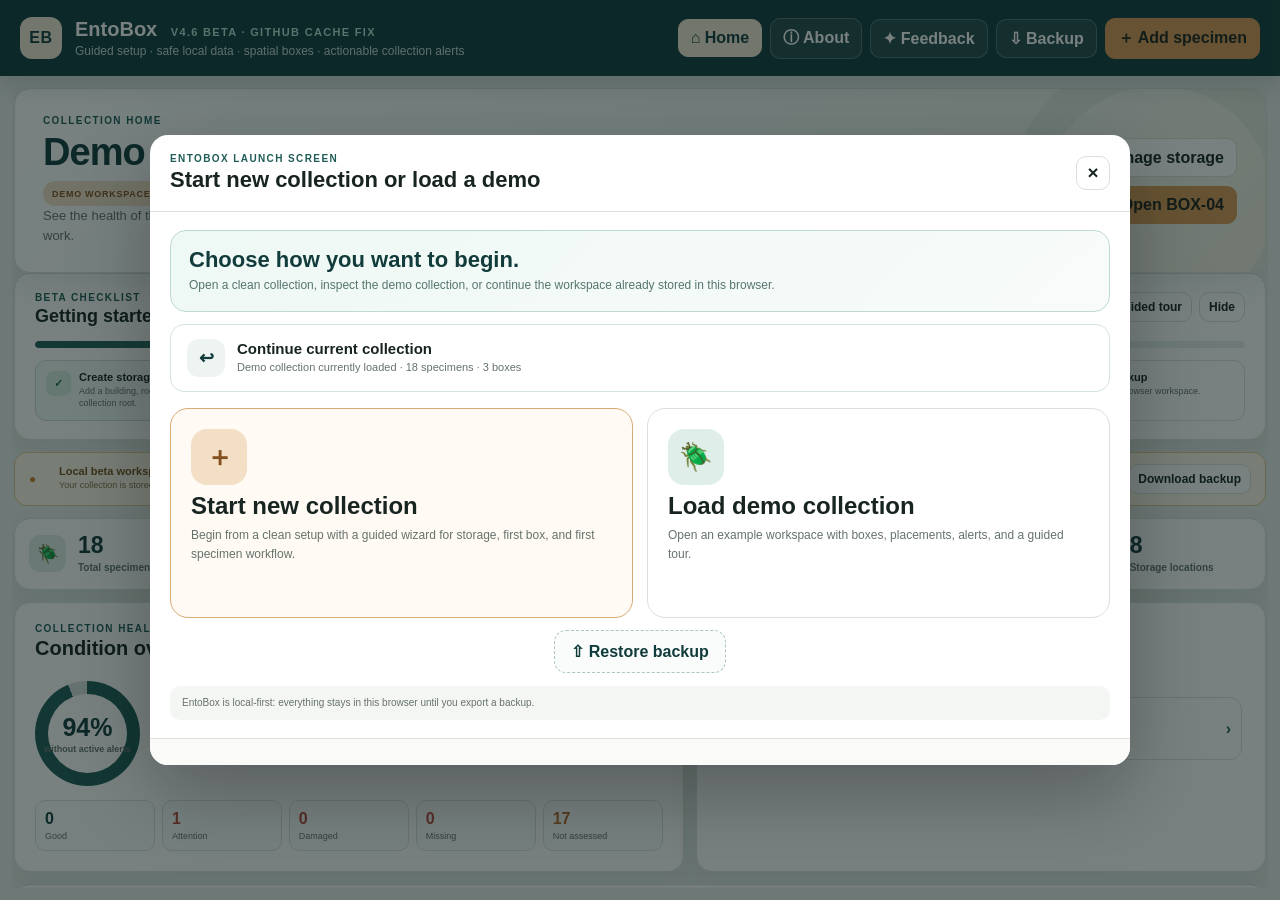
==== commit 841028ed: "Add files via upload" ====
--- a/index.html
+++ b/index.html
@@ -5,10 +5,10 @@
   <meta name="viewport" content="width=device-width,initial-scale=1,viewport-fit=cover">
   <meta name="theme-color" content="#123b3c">
   <meta name="description" content="EntoBox V4 Beta Test Edition — local-first spatial collection management">
-  <link rel="manifest" href="manifest.webmanifest">
+  <link rel="manifest" href="manifest.webmanifest?v=4.6.0">
   <link rel="icon" href="assets/icon.svg" type="image/svg+xml">
-  <link rel="stylesheet" href="styles.css">
-  <title>EntoBox V4.4 Beta — Bugfix Edition</title>
+  <link rel="stylesheet" href="styles.css?v=4.6.0">
+  <title>EntoBox V4.6 Beta — GitHub Cache Fix</title>
 </head>
 <body>
   <div class="app-shell">
@@ -16,7 +16,7 @@
       <button class="brand brand-button" id="homeBrand" title="Go to collection home" aria-label="Go to collection home">
         <div class="brand-mark">EB</div>
         <div>
-          <div class="brand-line">EntoBox <span>V4.4 beta bugfix edition</span></div>
+          <div class="brand-line">EntoBox <span>V4.6 beta · GitHub cache fix</span></div>
           <div class="brand-sub">Guided setup · safe local data · spatial boxes · actionable collection alerts</div>
         </div>
       </button>
@@ -265,6 +265,31 @@
   </div>
 
   <div class="toast-stack" id="toastStack"></div>
-  <script src="app.js"></script>
+  <script>
+  (async () => {
+    const VERSION = '4.6.0';
+    const currentBase = new URL('./', window.location.href).pathname;
+    try {
+      if ('serviceWorker' in navigator) {
+        const registrations = await navigator.serviceWorker.getRegistrations();
+        await Promise.all(registrations
+          .filter(registration => new URL(registration.scope).pathname.startsWith(currentBase))
+          .map(registration => registration.unregister()));
+      }
+      if ('caches' in window) {
+        const keys = await caches.keys();
+        await Promise.all(keys.filter(key => key.startsWith('entobox-')).map(key => caches.delete(key)));
+      }
+    } catch (error) {
+      console.warn('EntoBox cache cleanup skipped:', error);
+    }
+    const script = document.createElement('script');
+    script.src = `app.js?v=${VERSION}`;
+    script.onerror = () => {
+      document.body.insertAdjacentHTML('beforeend', '<div style="position:fixed;inset:20px;z-index:9999;background:white;border:1px solid #d9e2de;border-radius:18px;padding:24px;font-family:system-ui;box-shadow:0 20px 60px rgba(0,0,0,.2)"><h2>EntoBox could not load the newest files</h2><p>Please refresh with Command + Shift + R, or reopen the site with <code>?v=4.6</code> at the end of the address.</p></div>');
+    };
+    document.body.appendChild(script);
+  })();
+</script>
 </body>
 </html>
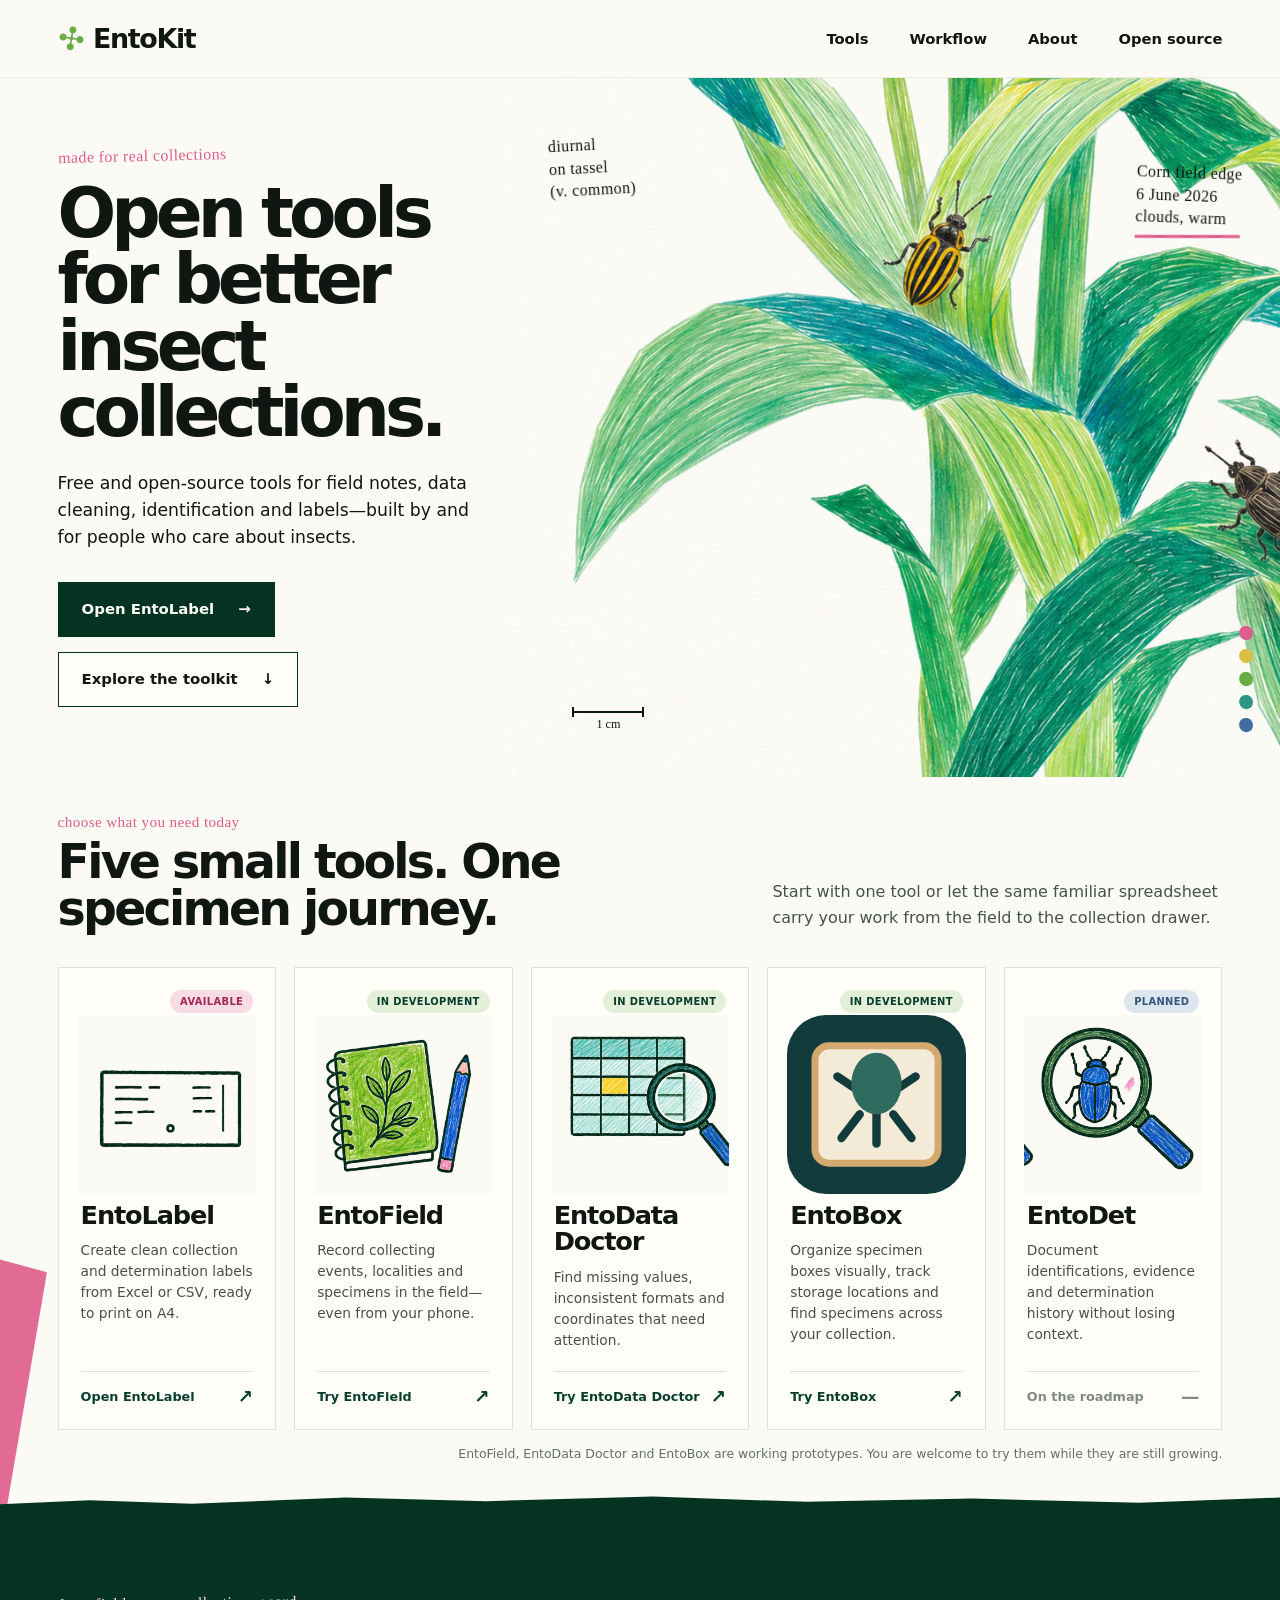
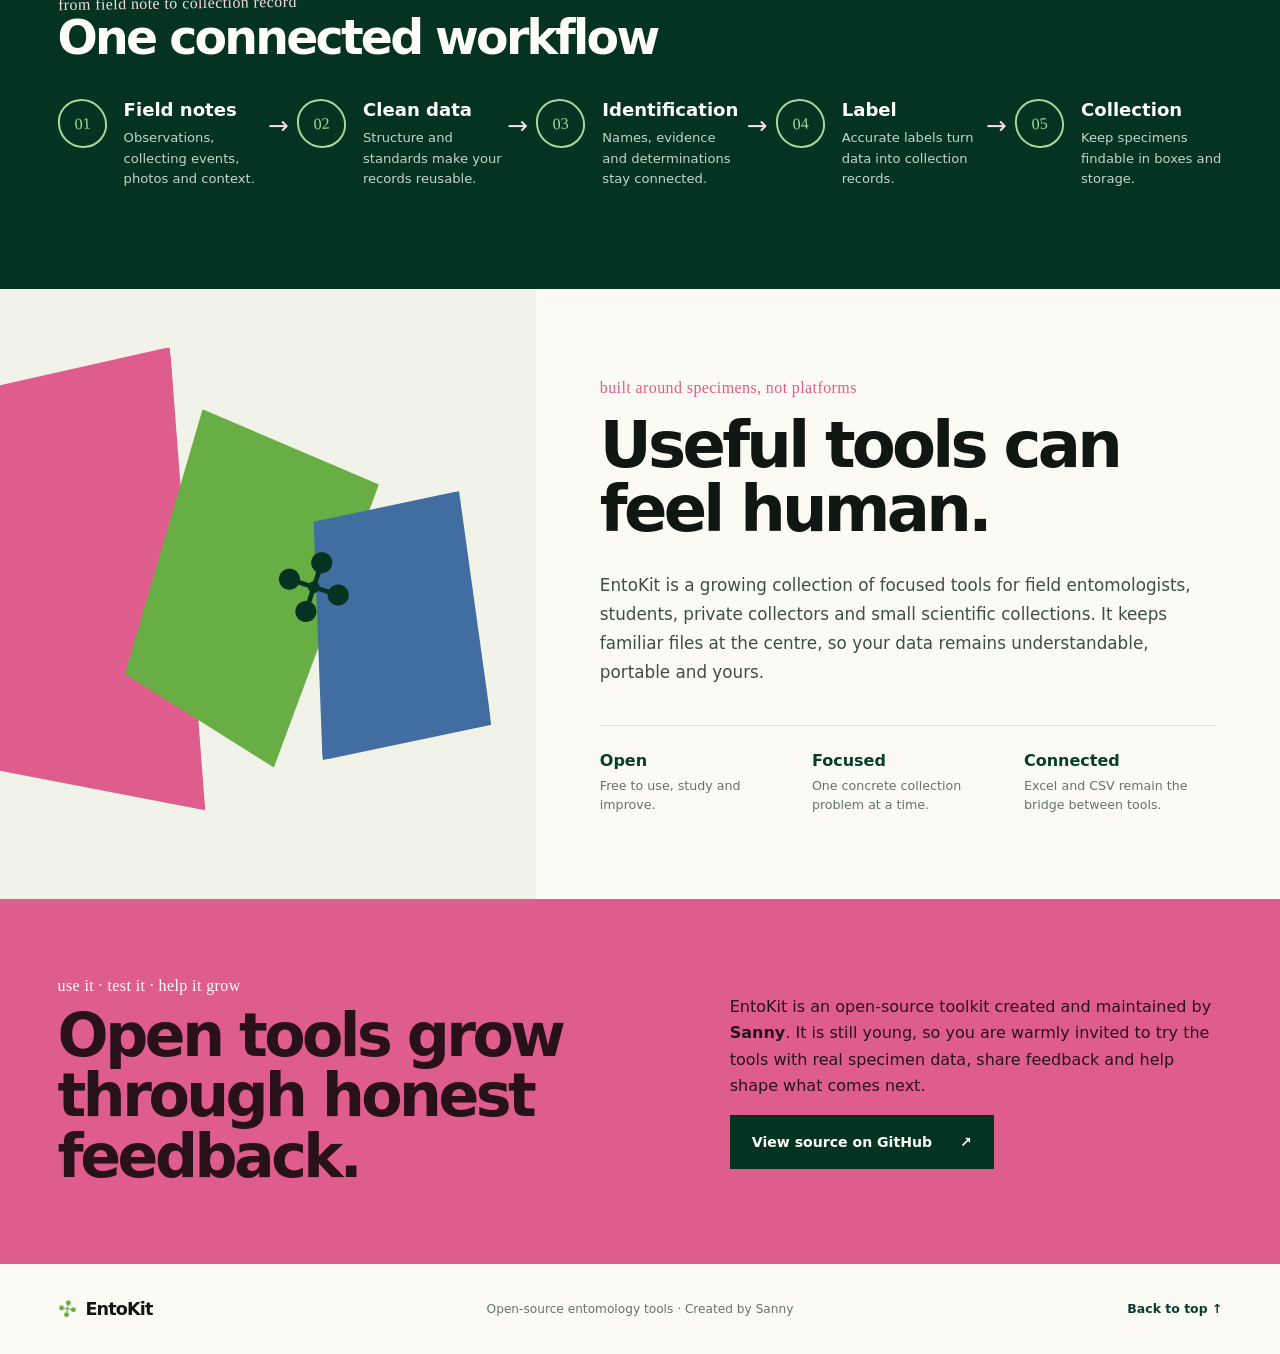
==== commit 9ab5daed: "Add files via upload" ====
--- a/index.html
+++ b/index.html
@@ -1,295 +1,304 @@
 <!doctype html>
 <html lang="en">
-<head>
-  <meta charset="utf-8">
-  <meta name="viewport" content="width=device-width,initial-scale=1,viewport-fit=cover">
-  <meta name="theme-color" content="#123b3c">
-  <meta name="description" content="EntoBox V4 Beta Test Edition — local-first spatial collection management">
-  <link rel="manifest" href="manifest.webmanifest?v=4.6.0">
-  <link rel="icon" href="assets/icon.svg" type="image/svg+xml">
-  <link rel="stylesheet" href="styles.css?v=4.6.0">
-  <title>EntoBox V4.6 Beta — GitHub Cache Fix</title>
-</head>
-<body>
-  <div class="app-shell">
-    <header class="topbar">
-      <button class="brand brand-button" id="homeBrand" title="Go to collection home" aria-label="Go to collection home">
-        <div class="brand-mark">EB</div>
+  <head>
+    <meta charset="UTF-8" />
+    <meta name="viewport" content="width=device-width, initial-scale=1.0" />
+    <meta
+      name="description"
+      content="EntoKit — open tools for better insect collections."
+    />
+    <title>EntoKit — Open entomology tools</title>
+    <link rel="stylesheet" href="styles.css" />
+  </head>
+  <body>
+    <main id="top">
+      <header class="site-header">
+        <a class="brand" href="#top" aria-label="EntoKit home">
+          <span class="brand-flower" aria-hidden="true">✣</span>
+          <span>EntoKit</span>
+        </a>
+        <nav aria-label="Main navigation">
+          <a href="#tools">Tools</a>
+          <a href="#workflow">Workflow</a>
+          <a href="#about">About</a>
+          <a href="#open-source">Open source</a>
+        </nav>
+      </header>
+
+      <section class="hero" aria-labelledby="hero-title">
+        <div class="hero-copy">
+          <p class="hand-note hero-kicker">made for real collections</p>
+          <h1 id="hero-title">Open tools for better insect collections.</h1>
+          <p class="hero-intro">
+            Free and open-source tools for field notes, data cleaning,
+            identification and labels—built by and for people who care about
+            insects.
+          </p>
+          <div class="hero-actions">
+            <a
+              class="button button-primary"
+              href="https://entolabel.streamlit.app"
+              target="_blank"
+              rel="noreferrer"
+            >
+              Open EntoLabel <span aria-hidden="true">→</span>
+            </a>
+            <a class="button button-secondary" href="#tools">
+              Explore the toolkit <span aria-hidden="true">↓</span>
+            </a>
+          </div>
+        </div>
+
+        <div class="field-art">
+          <img
+            src="hero-corn-beetles.png"
+            alt="Hand-drawn corn plants with two beetles among the leaves"
+          />
+          <p class="hand-note field-note field-note-left">
+            diurnal<br />on tassel<br />(v. common)
+          </p>
+          <p class="hand-note field-note field-note-right">
+            Corn field edge<br />6 June 2026<br />clouds, warm
+          </p>
+          <div class="scale-note" aria-hidden="true"><span></span>1 cm</div>
+          <div class="palette-dots" aria-hidden="true">
+            <i></i><i></i><i></i><i></i><i></i>
+          </div>
+        </div>
+      </section>
+
+      <section class="tools-section" id="tools" aria-labelledby="tools-title">
+        <div class="section-intro">
+          <div>
+            <p class="hand-note">choose what you need today</p>
+            <h2 id="tools-title">Five small tools. One specimen journey.</h2>
+          </div>
+          <p>
+            Start with one tool or let the same familiar spreadsheet carry your
+            work from the field to the collection drawer.
+          </p>
+        </div>
+
+        <div class="tools-grid">
+          <article class="tool-card available">
+            <span class="status-badge available">Available</span>
+            <div class="tool-illustration">
+              <img src="icons/entolabel.png" alt="" aria-hidden="true" />
+            </div>
+            <h3>EntoLabel</h3>
+            <p>
+              Create clean collection and determination labels from Excel or
+              CSV, ready to print on A4.
+            </p>
+            <a
+              class="tool-link"
+              href="https://entolabel.streamlit.app"
+              target="_blank"
+              rel="noreferrer"
+            >
+              Open EntoLabel <span aria-hidden="true">↗</span>
+            </a>
+          </article>
+
+          <article class="tool-card building">
+            <span class="status-badge building">In development</span>
+            <div class="tool-illustration">
+              <img src="icons/entofield.png" alt="" aria-hidden="true" />
+            </div>
+            <h3>EntoField</h3>
+            <p>
+              Record collecting events, localities and specimens in the
+              field—even from your phone.
+            </p>
+            <a
+              class="tool-link"
+              href="https://entofield.ssagutdinova.workers.dev/"
+              target="_blank"
+              rel="noreferrer"
+            >
+              Try EntoField <span aria-hidden="true">↗</span>
+            </a>
+          </article>
+
+          <article class="tool-card building">
+            <span class="status-badge building">In development</span>
+            <div class="tool-illustration">
+              <img src="icons/entodata-doctor.png" alt="" aria-hidden="true" />
+            </div>
+            <h3>EntoData Doctor</h3>
+            <p>
+              Find missing values, inconsistent formats and coordinates that
+              need attention.
+            </p>
+            <a
+              class="tool-link"
+              href="https://saniyasani.github.io/entodata-doctor/"
+              target="_blank"
+              rel="noreferrer"
+            >
+              Try EntoData Doctor <span aria-hidden="true">↗</span>
+            </a>
+          </article>
+
+          <article class="tool-card building">
+            <span class="status-badge building">In development</span>
+            <div class="tool-illustration">
+              <img src="icons/entobox.svg" alt="" aria-hidden="true" />
+            </div>
+            <h3>EntoBox</h3>
+            <p>
+              Organize specimen boxes visually, track storage locations and
+              find specimens across your collection.
+            </p>
+            <a
+              class="tool-link"
+              href="https://saniyasani.github.io/EntoBox/"
+              target="_blank"
+              rel="noreferrer"
+            >
+              Try EntoBox <span aria-hidden="true">↗</span>
+            </a>
+          </article>
+
+          <article class="tool-card planned">
+            <span class="status-badge planned">Planned</span>
+            <div class="tool-illustration">
+              <img src="icons/entodet.png" alt="" aria-hidden="true" />
+            </div>
+            <h3>EntoDet</h3>
+            <p>
+              Document identifications, evidence and determination history
+              without losing context.
+            </p>
+            <span class="tool-link muted">
+              On the roadmap <span aria-hidden="true">—</span>
+            </span>
+          </article>
+        </div>
+        <p class="beta-note">
+          EntoField, EntoData Doctor and EntoBox are working prototypes. You
+          are welcome to try them while they are still growing.
+        </p>
+      </section>
+
+      <section
+        class="workflow-section"
+        id="workflow"
+        aria-labelledby="workflow-title"
+      >
+        <div class="brush-edge" aria-hidden="true"></div>
+        <p class="hand-note workflow-kicker">
+          from field note to collection record
+        </p>
+        <h2 id="workflow-title">One connected workflow</h2>
+        <ol class="workflow-grid">
+          <li>
+            <span class="workflow-mark">01</span>
+            <div>
+              <h3>Field notes</h3>
+              <p>Observations, collecting events, photos and context.</p>
+            </div>
+            <span class="workflow-arrow" aria-hidden="true">→</span>
+          </li>
+          <li>
+            <span class="workflow-mark">02</span>
+            <div>
+              <h3>Clean data</h3>
+              <p>Structure and standards make your records reusable.</p>
+            </div>
+            <span class="workflow-arrow" aria-hidden="true">→</span>
+          </li>
+          <li>
+            <span class="workflow-mark">03</span>
+            <div>
+              <h3>Identification</h3>
+              <p>Names, evidence and determinations stay connected.</p>
+            </div>
+            <span class="workflow-arrow" aria-hidden="true">→</span>
+          </li>
+          <li>
+            <span class="workflow-mark">04</span>
+            <div>
+              <h3>Label</h3>
+              <p>Accurate labels turn data into collection records.</p>
+            </div>
+            <span class="workflow-arrow" aria-hidden="true">→</span>
+          </li>
+          <li>
+            <span class="workflow-mark">05</span>
+            <div>
+              <h3>Collection</h3>
+              <p>Keep specimens findable in boxes and storage.</p>
+            </div>
+          </li>
+        </ol>
+      </section>
+
+      <section class="about-section" id="about">
+        <div class="about-art" aria-hidden="true">
+          <span class="pink-stroke"></span>
+          <span class="green-stroke"></span>
+          <span class="blue-stroke"></span>
+          <span class="little-beetle">✣</span>
+        </div>
+        <div class="about-copy">
+          <p class="hand-note">built around specimens, not platforms</p>
+          <h2>Useful tools can feel human.</h2>
+          <p>
+            EntoKit is a growing collection of focused tools for field
+            entomologists, students, private collectors and small scientific
+            collections. It keeps familiar files at the centre, so your data
+            remains understandable, portable and yours.
+          </p>
+          <div class="principles">
+            <div>
+              <strong>Open</strong>
+              <span>Free to use, study and improve.</span>
+            </div>
+            <div>
+              <strong>Focused</strong>
+              <span>One concrete collection problem at a time.</span>
+            </div>
+            <div>
+              <strong>Connected</strong>
+              <span>Excel and CSV remain the bridge between tools.</span>
+            </div>
+          </div>
+        </div>
+      </section>
+
+      <section class="open-source-section" id="open-source">
         <div>
-          <div class="brand-line">EntoBox <span>V4.6 beta · GitHub cache fix</span></div>
-          <div class="brand-sub">Guided setup · safe local data · spatial boxes · actionable collection alerts</div>
-        </div>
-      </button>
-      <div class="top-actions">
-        <button class="btn subtle home-toggle" id="homeBtn" title="Collection home">⌂ Home</button>
-        <button class="btn subtle workspace-only collection-toggle" id="collectionNavBtn" aria-expanded="true" aria-controls="leftPanel">☰ Collection</button>
-        <button class="btn subtle workspace-only current-box-chip" id="currentBoxChip" title="Open collection structure">BOX</button>
-        <button class="btn subtle workspace-only" id="undoBtn" title="Undo last spatial change">↶ Undo</button>
-        <button class="btn subtle" id="aboutBtn" title="About EntoBox and data privacy">ⓘ About</button>
-        <button class="btn subtle" id="feedbackBtn" title="Send beta feedback">✦ Feedback</button>
-        <button class="btn subtle" id="exportBtn">⇩ Backup</button>
-        <button class="btn primary" id="addSpecimenBtn">＋ Add specimen</button>
-      </div>
-    </header>
-
-    <div class="drawer-backdrop" id="drawerBackdrop" hidden></div>
-    <button class="drawer-handle" id="drawerHandle" title="Open collection structure" aria-label="Open collection structure">☰ <span id="drawerHandleLabel">Collection</span></button>
-
-    <section class="home-view" id="homeView" aria-label="Collection overview">
-      <div class="home-scroll">
-        <section class="home-hero panel">
-          <div>
-            <div class="eyebrow">Collection home</div>
-            <h1 id="homeCollectionName">Natural history collection</h1>
-            <div class="collection-mode-line"><span class="collection-mode-badge" id="homeModeBadge">Your collection</span><button class="text-action" id="homeStartOwnBtn">Start your own collection</button></div>
-            <p>See the health of the whole collection, open alerts in their exact boxes, and jump directly into storage or specimen work.</p>
-          </div>
-          <div class="home-hero-actions">
-            <button class="btn" id="homeCollectionSetupBtn">⚙ Collection setup</button>
-            <button class="btn" id="homeManageStorageBtn">☰ Manage storage</button>
-            <button class="btn primary" id="homeOpenCurrentBoxBtn">Open current box</button>
-          </div>
-        </section>
-
-        <section class="getting-started panel" id="gettingStartedPanel">
-          <div class="getting-started-head">
-            <div><div class="eyebrow">Beta checklist</div><h2>Getting started <span id="gettingStartedCount">0 of 5</span></h2></div>
-            <div class="getting-started-actions"><button class="btn tiny" id="startTourBtn">▶ Guided tour</button><button class="btn tiny" id="hideGettingStartedBtn">Hide</button></div>
-          </div>
-          <div class="getting-started-progress"><span id="gettingStartedProgress"></span></div>
-          <div class="getting-started-tasks" id="gettingStartedTasks"></div>
-        </section>
-
-        <div class="local-data-banner" id="localDataBanner"><span>●</span><div><strong>Local beta workspace</strong><small>Your collection is stored only in this browser. Download a backup before switching devices or clearing browser data.</small></div><button class="btn tiny" id="localBackupBtn">Download backup</button></div>
-
-        <section class="home-stat-grid" aria-label="Collection statistics">
-          <button class="home-stat-card panel" data-home-jump="specimens"><span class="home-stat-icon">🪲</span><span><b id="homeTotalSpecimens">0</b><small>Total specimens</small></span></button>
-          <button class="home-stat-card panel" data-home-jump="boxes"><span class="home-stat-icon">▣</span><span><b id="homeBoxes">0</b><small>Specimen boxes</small></span></button>
-          <button class="home-stat-card panel" data-home-jump="alerts"><span class="home-stat-icon alert-icon">!</span><span><b id="homeAlertsCount">0</b><small>Active alerts</small></span></button>
-          <button class="home-stat-card panel" data-home-jump="unplaced"><span class="home-stat-icon">⇢</span><span><b id="homeUnplaced">0</b><small>Awaiting placement</small></span></button>
-          <button class="home-stat-card panel" data-home-jump="unidentified"><span class="home-stat-icon">?</span><span><b id="homeUnidentified">0</b><small>Unidentified</small></span></button>
-          <button class="home-stat-card panel" data-home-jump="storage"><span class="home-stat-icon">▦</span><span><b id="homeLocations">0</b><small>Storage locations</small></span></button>
-        </section>
-
-        <div class="home-dashboard-grid">
-          <section class="home-card panel health-card" id="homeHealthSection">
-            <div class="home-card-head">
-              <div><div class="eyebrow">Collection health</div><h2>Condition overview</h2></div>
-              <span class="health-summary" id="homeHealthSummary">No active alerts</span>
-            </div>
-            <div class="health-visual" id="homeHealthVisual"></div>
-            <div class="health-breakdown" id="homeHealthBreakdown"></div>
-          </section>
-
-          <section class="home-card panel alerts-card" id="homeAlertsSection">
-            <div class="home-card-head">
-              <div><div class="eyebrow">Action centre</div><h2>Alerts</h2></div>
-              <button class="btn tiny" id="homeShowAllAlertsBtn">Show all</button>
-            </div>
-            <p class="home-card-copy">Open an alert to see the specimen highlighted in its physical box.</p>
-            <div class="home-alert-list" id="homeAlertList"></div>
-          </section>
-        </div>
-
-        <section class="home-card panel overview-card" id="homeOverviewSection">
-          <div class="home-card-head">
-            <div><div class="eyebrow">Collection overview</div><h2>Storage and boxes</h2></div>
-            <div class="overview-actions"><button class="btn tiny" id="homeCreateStorageBtn">＋ Add storage or box</button><button class="btn tiny" id="homeOpenStructureBtn">View full structure</button></div>
-          </div>
-          <div class="storage-summary" id="homeStorageSummary"></div>
-          <div class="home-box-grid" id="homeBoxGrid"></div>
-        </section>
-      </div>
-    </section>
-
-    <section class="alerts-view" id="alertsView" hidden aria-label="Collection alerts centre">
-      <div class="alerts-shell">
-        <header class="alerts-page-head panel">
-          <div><button class="text-action" id="alertsBackHomeBtn">← Collection home</button><div class="eyebrow">Collection care</div><h1>Alerts centre</h1><p>Review, locate, resolve, and document issues without losing the physical context of the collection.</p></div>
-          <div class="alerts-page-actions"><span class="beta-chip">V4.4 beta</span><button class="btn" id="newGeneralAlertBtn">＋ New alert</button></div>
-        </header>
-        <div class="alerts-filter-bar panel">
-          <input class="input" id="alertsSearch" placeholder="Search specimen, box, path, or alert…">
-          <select id="alertsStatusFilter"><option value="open">Open</option><option value="resolved">Resolved</option><option value="all">All statuses</option></select>
-          <select id="alertsTypeFilter"><option value="all">All categories</option><option>Pest risk</option><option>Damage</option><option>Missing</option><option>Loose label</option><option>Needs inspection</option><option>Other</option></select>
-          <select id="alertsSeverityFilter"><option value="all">All severities</option><option value="critical">Critical</option><option value="high">High</option><option value="medium">Medium</option><option value="low">Low</option></select>
-          <span class="alerts-filter-count" id="alertsFilterCount">0 alerts</span>
-        </div>
-        <div class="alerts-page-grid">
-          <section class="alerts-list-panel panel"><div class="alerts-list" id="alertsList"></div></section>
-          <aside class="alert-detail-panel panel" id="alertDetailPanel"></aside>
-        </div>
-      </div>
-    </section>
-
-    <main class="workspace-grid" id="workspaceView">
-      <aside class="left-panel panel" id="leftPanel" aria-label="Collection structure and placement tray">
-        <section class="panel-section box-section">
-          <div class="section-head">
-            <div>
-              <div class="eyebrow">Collection navigation</div>
-              <h2>Storage structure</h2>
-            </div>
-            <div class="section-actions">
-              <button class="icon-btn" id="newBoxBtn" title="Add building, storage location, or box">＋</button>
-              <button class="icon-btn" id="closeCollectionNavBtn" title="Close navigation">×</button>
-            </div>
-          </div>
-          <input id="structureSearch" class="input structure-search" placeholder="Find building, cabinet, box…">
-          <div class="storage-tree" id="storageTree"></div>
-        </section>
-
-        <section class="panel-section tray-section">
-          <div class="section-head">
-            <div>
-              <div class="eyebrow">Unplaced records</div>
-              <h2>Placement tray <span class="count-badge" id="queueCount">0</span></h2>
-            </div>
-            <button class="icon-btn" id="importBtn" title="Import CSV or Excel">⇧</button>
-          </div>
-          <div class="tray-session-summary" id="traySessionSummary"><span><b id="trayPlacedCount">0</b> placed</span><span><b id="trayRemainingCount">0</b> remaining</span><span><b id="traySkippedCount">0</b> skipped</span></div>
-          <div class="tray-toolbar beta-tray-toolbar">
-            <input id="queueSearch" class="input" placeholder="Search imported specimens…">
-            <select id="queueFilter" title="Filter placement tray"><option value="active">Active</option><option value="all">All</option><option value="unidentified">Unidentified</option><option value="identified">Identified</option><option value="with-photo">With photo</option><option value="without-photo">Without photo</option><option value="skipped">Skipped</option></select>
-          </div>
-          <div class="tray-view-row">
-            <label class="queue-select-all"><input type="checkbox" id="queueSelectAll"> Select visible</label>
-            <div class="segmented mini" id="queueViewToggle"><button data-queue-view="compact" class="active">Compact</button><button data-queue-view="detailed">Details</button></div>
-            <button class="btn tiny" id="finishPlacementBtn">Finish session</button>
-          </div>
-          <div class="queue-bulk-bar" id="queueBulkBar" hidden>
-            <strong><span id="queueSelectedCount">0</span> selected</strong>
-            <select id="bulkSizeSelect" title="Assign footprint size"><option value="">Size…</option><option value="xs">XS</option><option value="s">S</option><option value="m">M</option><option value="l">L</option><option value="xl">XL</option></select>
-            <select id="bulkZoneSelect" title="Preferred placement zone"><option value="">Any zone</option></select>
-            <button class="btn tiny" id="bulkAutoPlaceBtn">Auto-place selected</button>
-            <button class="btn tiny" id="bulkSkipBtn">Skip for now</button>
-          </div>
-          <div class="tray-help" id="trayHelp">Switch to <b>Arrange</b>, then drag the beetle handle onto the box or press <b>Place</b> and tap the photograph.</div>
-          <div class="queue-list" id="queueList"></div>
-        </section>
-      </aside>
-
-      <section class="map-panel panel">
-        <div class="map-header">
-          <div>
-            <div class="breadcrumb" id="boxBreadcrumb">Institution › Cabinet › Drawer</div>
-            <div class="map-title-row">
-              <h1 id="currentBoxTitle">Box</h1>
-              <span class="status-pill" id="boxStats">0 placed</span>
-            </div>
-          </div>
-          <div class="map-actions">
-            <input type="file" id="boxPhotoInput" accept="image/*" hidden>
-            <button class="btn" id="boxPhotoBtn">▧ Upload box photo</button>
-            <button class="btn" id="newZoneBtn">▱ Draw zone</button>
-            <button class="btn" id="fitBtn">Fit</button>
-            <button class="btn" id="centerBtn">Center</button>
-          </div>
-        </div>
-
-        <div class="control-strip">
-          <div class="segmented edit-mode-toggle" id="editModeToggle" aria-label="Box interaction mode">
-            <button data-edit-mode="browse" class="active">🔒 Browse</button>
-            <button data-edit-mode="arrange">✎ Arrange</button>
-          </div>
-          <div class="segmented" aria-label="Specimen appearance">
-            <button data-appearance="mixed" class="active">Mixed</button>
-            <button data-appearance="photos">Photos</button>
-            <button data-appearance="pins">Pins</button>
-          </div>
-          <label class="switch-label"><input type="checkbox" id="showZonesToggle" checked><span></span>Zones</label>
-          <label class="switch-label"><input type="checkbox" id="showGridToggle"><span></span>Grid overlay</label>
-          <label class="switch-label"><input type="checkbox" id="snapToggle"><span></span>Snap</label>
-          <div class="zoom-control"><input type="range" id="zoomRange" min="50" max="300" step="5" value="100"><span id="zoomLabel">100%</span></div>
-          <div class="zoom-buttons"><button class="icon-btn mini" id="zoomOutBtn" title="Zoom out">−</button><button class="btn tiny" id="zoom100Btn">100%</button><button class="icon-btn mini" id="zoomInBtn" title="Zoom in">＋</button><button class="btn tiny" id="locateSelectedBtn" title="Centre selected specimen">◎ Selected</button></div>
-          <div class="mode-indicator" id="modeIndicator">Browse safely</div>
-        </div>
-
-        <div class="canvas-scroll" id="canvasScroll">
-          <div class="box-stage-wrap" id="boxStageWrap">
-            <div class="box-stage" id="boxStage" tabindex="0" aria-label="Spatial box map">
-              <img class="box-background" id="boxBackground" alt="Box photograph">
-              <div class="grid-overlay" id="gridOverlay"></div>
-              <div class="zone-layer" id="zoneLayer"></div>
-              <div class="specimen-layer" id="specimenLayer"></div>
-              <div class="zone-draft" id="zoneDraft" hidden></div>
-              <div class="drop-hint" id="dropHint">Drop specimen here</div>
-            </div>
-          </div>
-          <div class="minimap" id="minimap" aria-label="Box minimap"><div class="minimap-surface" id="minimapSurface"><div class="minimap-zones" id="minimapZones"></div><div class="minimap-specimens" id="minimapSpecimens"></div><div class="minimap-viewport" id="minimapViewport"></div></div></div>
-        </div>
-
-        <div class="map-footer">
-          <div class="legend">
-            <span><i class="legend-pin"></i>Pin anchor</span>
-            <span><i class="legend-footprint"></i>Approximate specimen footprint</span>
-            <span><i class="legend-zone"></i>Curatorial zone</span>
-          </div>
-          <button class="save-state-button" id="saveStateLabel" title="Local data and backup information">Saved locally</button>
-        </div>
-      </section>
-
-      <aside class="right-panel panel">
-        <div class="inspector-tabs">
-          <button class="active" data-inspector-tab="details">Details</button>
-          <button data-inspector-tab="zones">Zones</button>
-          <button data-inspector-tab="records">Records</button>
-        </div>
-        <div class="inspector-body" id="inspectorBody"></div>
-      </aside>
+          <p class="hand-note">use it · test it · help it grow</p>
+          <h2>Open tools grow through honest feedback.</h2>
+        </div>
+        <div>
+  <p>
+    EntoKit is an open-source toolkit created and maintained by
+    <strong>Sanny</strong>. It is still young, so you are warmly invited
+    to try the tools with real specimen data, share feedback and help
+    shape what comes next.
+  </p>
+
+  <a
+    class="source-button"
+    href="https://github.com/SaniyaSani/EntoKit"
+    target="_blank"
+    rel="noreferrer"
+  >
+    View source on GitHub <span aria-hidden="true">↗</span>
+  </a>
+</div>
+      </section>
+
+      <footer>
+        <a class="brand footer-brand" href="#top">
+          <span class="brand-flower" aria-hidden="true">✣</span>
+          <span>EntoKit</span>
+        </a>
+       <p>Open-source entomology tools · Created by Sanny</p>
+        <a href="#top">Back to top ↑</a>
+      </footer>
     </main>
-  </div>
-
-  <input type="file" id="importFileInput" accept=".xlsx,.csv,.tsv,text/csv,text/tab-separated-values" hidden>
-  <input type="file" id="backupFileInput" accept=".json,application/json" hidden>
-
-  <div class="modal-backdrop" id="modalBackdrop" hidden>
-    <div class="modal" role="dialog" aria-modal="true" aria-labelledby="modalTitle">
-      <div class="modal-head">
-        <div><div class="eyebrow" id="modalEyebrow">EntoBox</div><h2 id="modalTitle">Dialog</h2></div>
-        <button class="icon-btn" id="modalClose">×</button>
-      </div>
-      <div class="modal-body" id="modalBody"></div>
-      <div class="modal-foot" id="modalFoot"></div>
-    </div>
-  </div>
-
-  <div class="tour-overlay" id="tourOverlay" hidden>
-    <div class="tour-focus" id="tourFocus"></div>
-    <div class="tour-card" id="tourCard" role="dialog" aria-live="polite">
-      <div class="tour-step-label" id="tourStepLabel">Step 1 of 5</div>
-      <h3 id="tourTitle">Welcome</h3>
-      <p id="tourText"></p>
-      <div class="tour-actions"><button class="btn tiny" id="tourSkipBtn">Skip tour</button><span></span><button class="btn tiny" id="tourBackBtn">Back</button><button class="btn primary tiny" id="tourNextBtn">Next</button></div>
-    </div>
-  </div>
-
-  <div class="toast-stack" id="toastStack"></div>
-  <script>
-  (async () => {
-    const VERSION = '4.6.0';
-    const currentBase = new URL('./', window.location.href).pathname;
-    try {
-      if ('serviceWorker' in navigator) {
-        const registrations = await navigator.serviceWorker.getRegistrations();
-        await Promise.all(registrations
-          .filter(registration => new URL(registration.scope).pathname.startsWith(currentBase))
-          .map(registration => registration.unregister()));
-      }
-      if ('caches' in window) {
-        const keys = await caches.keys();
-        await Promise.all(keys.filter(key => key.startsWith('entobox-')).map(key => caches.delete(key)));
-      }
-    } catch (error) {
-      console.warn('EntoBox cache cleanup skipped:', error);
-    }
-    const script = document.createElement('script');
-    script.src = `app.js?v=${VERSION}`;
-    script.onerror = () => {
-      document.body.insertAdjacentHTML('beforeend', '<div style="position:fixed;inset:20px;z-index:9999;background:white;border:1px solid #d9e2de;border-radius:18px;padding:24px;font-family:system-ui;box-shadow:0 20px 60px rgba(0,0,0,.2)"><h2>EntoBox could not load the newest files</h2><p>Please refresh with Command + Shift + R, or reopen the site with <code>?v=4.6</code> at the end of the address.</p></div>');
-    };
-    document.body.appendChild(script);
-  })();
-</script>
-</body>
+  </body>
 </html>
--- a/styles.css
+++ b/styles.css
@@ -1,403 +1,952 @@
-:root{
-  --brand:#123b3c;--brand2:#1f5c57;--brand-soft:#dfeee9;--ink:#172421;--muted:#66726d;
-  --paper:#f7f5ef;--panel:#fff;--line:#dbe0dc;--warm:#efe3cf;--amber:#b56a2c;--red:#b7473d;
-  --shadow:0 12px 34px rgba(27,47,42,.10);--radius:16px;
-}
-*{box-sizing:border-box}html,body{height:100%}body{margin:0;font-family:Inter,ui-sans-serif,-apple-system,BlinkMacSystemFont,"Segoe UI",sans-serif;color:var(--ink);background:#e9eeeb;overflow:hidden}.app-shell{height:100%;display:flex;flex-direction:column}.topbar{height:76px;display:flex;align-items:center;justify-content:space-between;padding:0 20px;background:var(--brand);color:#fff;box-shadow:0 8px 24px rgba(10,32,31,.18);z-index:10}.brand{display:flex;align-items:center;gap:13px;min-width:0}.brand-mark{width:42px;height:42px;border-radius:12px;background:#f2e7d3;color:var(--brand);display:grid;place-items:center;font-weight:900;letter-spacing:.04em}.brand-line{font-size:20px;font-weight:800}.brand-line span{font-size:11px;text-transform:uppercase;letter-spacing:.12em;margin-left:8px;color:#b9ddd3}.brand-sub{font-size:12px;color:#c5d9d5;margin-top:3px;white-space:nowrap;overflow:hidden;text-overflow:ellipsis}.top-actions{display:flex;gap:8px;align-items:center}.btn,.icon-btn{border:1px solid var(--line);background:#fff;color:var(--ink);font:inherit;font-weight:700;border-radius:10px;padding:9px 12px;cursor:pointer;transition:.16s ease}.btn:hover,.icon-btn:hover{transform:translateY(-1px);box-shadow:0 6px 16px rgba(20,40,35,.10)}.btn.primary{background:#d99a55;border-color:#d99a55;color:#1e211c}.btn.subtle{background:rgba(255,255,255,.08);border-color:rgba(255,255,255,.22);color:#fff}.btn.tiny{padding:7px 9px;font-size:12px}.icon-btn{width:34px;height:34px;padding:0;display:grid;place-items:center;font-size:19px}.workspace-grid{flex:1;min-height:0;display:grid;grid-template-columns:285px minmax(520px,1fr) 340px;gap:12px;padding:12px}.panel{background:var(--panel);border:1px solid var(--line);border-radius:var(--radius);box-shadow:var(--shadow);min-height:0}.left-panel{display:flex;flex-direction:column;overflow:hidden}.panel-section{padding:16px}.box-section{border-bottom:1px solid var(--line);max-height:42%;overflow:auto}.tray-section{display:flex;flex-direction:column;flex:1;min-height:0}.section-head{display:flex;justify-content:space-between;align-items:center;gap:12px;margin-bottom:12px}.section-head h2{margin:2px 0 0;font-size:18px}.eyebrow{font-size:10px;text-transform:uppercase;letter-spacing:.14em;color:var(--brand2);font-weight:900}.count-badge{font-size:11px;background:var(--brand-soft);padding:3px 7px;border-radius:999px;color:var(--brand)}.box-list{display:grid;gap:8px}.box-card{display:grid;grid-template-columns:38px 1fr auto;gap:10px;align-items:center;border:1px solid var(--line);border-radius:12px;padding:10px;background:#fff;cursor:pointer;text-align:left}.box-card:hover{border-color:#a8beb8}.box-card.active{border-color:var(--brand2);background:#f1f8f5;box-shadow:inset 3px 0 var(--brand2)}.box-thumb{width:38px;height:32px;border-radius:6px;background:linear-gradient(135deg,#c9a876,#efe1c5);border:3px solid #694a33}.box-card strong{display:block;font-size:13px}.box-card span{display:block;font-size:11px;color:var(--muted);margin-top:2px}.box-card b{font-size:11px;color:var(--brand2)}.tray-toolbar{display:grid;grid-template-columns:1fr auto;gap:8px}.input,select,textarea{width:100%;border:1px solid var(--line);border-radius:9px;background:#fff;padding:9px 10px;font:inherit;color:var(--ink)}.input:focus,select:focus,textarea:focus{outline:2px solid #9cc6bc;border-color:transparent}.tray-help{font-size:11px;color:var(--muted);line-height:1.45;padding:9px 2px}.queue-list{overflow:auto;min-height:0;display:grid;gap:7px;padding-right:3px}.queue-item{display:grid;grid-template-columns:31px minmax(0,1fr) auto;gap:8px;align-items:center;border:1px solid var(--line);border-radius:11px;padding:8px;background:#fff}.queue-item:hover{border-color:#9cbab2}.drag-handle{width:31px;height:31px;border-radius:8px;background:var(--warm);display:grid;place-items:center;cursor:grab;font-size:18px;border:1px dashed #bb9870}.drag-handle:active{cursor:grabbing}.queue-info{min-width:0}.queue-info strong,.queue-info span{display:block;white-space:nowrap;overflow:hidden;text-overflow:ellipsis}.queue-info strong{font-size:12px}.queue-info span{font-size:10px;color:var(--muted);margin-top:2px}.queue-actions{display:flex;align-items:center;gap:5px}.queue-actions select{padding:5px 4px;font-size:10px;width:58px}.place-btn{border:0;background:var(--brand-soft);color:var(--brand);font-weight:800;border-radius:7px;padding:6px 7px;cursor:pointer;font-size:10px}.empty-state{padding:24px 12px;text-align:center;color:var(--muted);font-size:13px;border:1px dashed var(--line);border-radius:12px}.map-panel{display:flex;flex-direction:column;overflow:hidden}.map-header{display:flex;align-items:center;justify-content:space-between;gap:14px;padding:16px 18px 12px}.breadcrumb{font-size:11px;color:var(--muted)}.map-title-row{display:flex;align-items:center;gap:10px}.map-title-row h1{font-size:22px;margin:4px 0 0}.status-pill{font-size:10px;padding:5px 8px;border-radius:999px;background:var(--brand-soft);color:var(--brand);font-weight:800}.map-actions{display:flex;gap:7px;flex-wrap:wrap;justify-content:flex-end;align-items:center}.control-strip{display:flex;align-items:center;gap:11px;padding:9px 16px;border-top:1px solid var(--line);border-bottom:1px solid var(--line);background:#fbfcfa;flex-wrap:wrap}.segmented{display:flex;background:#e9eeeb;border-radius:9px;padding:3px}.segmented button{border:0;background:transparent;padding:6px 9px;border-radius:7px;font:inherit;font-size:11px;font-weight:800;cursor:pointer;color:var(--muted)}.segmented button.active{background:#fff;color:var(--brand);box-shadow:0 2px 8px rgba(20,40,35,.10)}.switch-label{display:flex;align-items:center;gap:6px;font-size:11px;font-weight:700;color:var(--muted);cursor:pointer}.switch-label input{display:none}.switch-label span{width:28px;height:17px;background:#ccd4d0;border-radius:999px;position:relative;transition:.2s}.switch-label span:after{content:"";position:absolute;width:13px;height:13px;border-radius:50%;background:#fff;top:2px;left:2px;box-shadow:0 1px 3px rgba(0,0,0,.25);transition:.2s}.switch-label input:checked+span{background:var(--brand2)}.switch-label input:checked+span:after{left:13px}.zoom-control{display:flex;align-items:center;gap:5px;color:var(--muted);font-size:11px}.zoom-control input{width:92px}.mode-indicator{margin-left:auto;font-size:10px;font-weight:900;letter-spacing:.05em;text-transform:uppercase;color:var(--brand);background:var(--brand-soft);padding:6px 9px;border-radius:999px}.canvas-scroll{flex:1;min-height:0;overflow:auto;background:#dfe5e1;padding:10px 10px 22px;display:block;position:relative;scroll-padding:18px}.box-stage-wrap{transform-origin:top center;transition:transform .12s;position:relative;width:max-content;max-width:none;margin:0 auto}.box-stage{position:relative;width:980px;aspect-ratio:4/3;background:#e9dbc2;border:1px solid #6a5243;border-radius:6px;box-shadow:0 10px 22px rgba(48,37,27,.12);overflow:hidden;touch-action:none;user-select:none}.box-stage.tool-place{cursor:crosshair}.box-stage.tool-zone{cursor:crosshair;outline:4px solid rgba(31,92,87,.35)}.box-background{position:absolute;inset:0;width:100%;height:100%;object-fit:cover;pointer-events:none;display:block}.grid-overlay{position:absolute;inset:0;pointer-events:none;opacity:0;background-image:linear-gradient(to right,rgba(30,70,65,.18) 1px,transparent 1px),linear-gradient(to bottom,rgba(30,70,65,.18) 1px,transparent 1px);background-size:6.25% 8.333%}.grid-overlay.visible{opacity:1}.zone-layer,.specimen-layer{position:absolute;inset:0}.zone-layer{pointer-events:none}.zone{position:absolute;border:2px dashed rgba(24,75,71,.6);background:rgba(89,149,132,.13);border-radius:10px;pointer-events:auto;cursor:pointer}.zone[data-color="1"]{border-color:rgba(151,94,51,.7);background:rgba(213,148,89,.14)}.zone[data-color="2"]{border-color:rgba(92,79,151,.65);background:rgba(125,109,190,.13)}.zone[data-color="3"]{border-color:rgba(155,66,89,.65);background:rgba(205,104,130,.12)}.zone.selected{outline:3px solid rgba(255,255,255,.85);box-shadow:0 0 0 5px rgba(18,59,60,.35)}.zone-label{position:absolute;top:7px;left:8px;background:rgba(255,255,255,.88);border-radius:6px;padding:4px 6px;font-size:10px;font-weight:900;color:var(--brand);box-shadow:0 2px 6px rgba(0,0,0,.09)}.specimen{position:absolute;transform-origin:center;cursor:grab;display:grid;place-items:center;z-index:2}.specimen:active{cursor:grabbing}.specimen.selected{z-index:6}.specimen-footprint{position:absolute;inset:0;border:1px dashed rgba(29,74,69,.28);border-radius:45%;background:rgba(255,255,255,.12)}.specimen.selected .specimen-footprint{border:2px solid #fff;box-shadow:0 0 0 3px var(--brand2),0 8px 18px rgba(0,0,0,.18)}.specimen.overlap .specimen-footprint{box-shadow:0 0 0 3px rgba(183,71,61,.75)}.specimen-art{width:76%;height:76%;display:grid;place-items:center;font-size:clamp(18px,3.2vw,46px);filter:drop-shadow(0 4px 3px rgba(0,0,0,.28));pointer-events:none;overflow:hidden;border-radius:42%}.specimen-art img{width:100%;height:100%;object-fit:contain}.specimen-label{position:absolute;left:50%;top:calc(100% + 4px);transform:translateX(-50%);white-space:nowrap;background:rgba(255,255,255,.92);border-radius:5px;padding:3px 5px;font-size:8px;font-weight:800;box-shadow:0 2px 6px rgba(0,0,0,.12);max-width:150px;overflow:hidden;text-overflow:ellipsis;pointer-events:none}.pin-anchor{position:absolute;left:50%;top:50%;width:8px;height:8px;transform:translate(-50%,-50%);border-radius:50%;background:#c84235;border:2px solid #fff;box-shadow:0 1px 3px rgba(0,0,0,.4);z-index:4;pointer-events:none}.box-stage.appearance-photos .pin-anchor,.box-stage.appearance-photos .specimen-label{display:none}.box-stage.appearance-pins .specimen-footprint,.box-stage.appearance-pins .specimen-art,.box-stage.appearance-pins .specimen-label{display:none}.box-stage.appearance-pins .specimen{width:18px!important;height:18px!important}.box-stage.appearance-pins .pin-anchor{width:13px;height:13px;background:var(--brand2)}.zone-draft{position:absolute;border:2px dashed var(--brand2);background:rgba(31,92,87,.16);z-index:8;pointer-events:none}.drop-hint{position:absolute;display:none;left:50%;top:50%;transform:translate(-50%,-50%);padding:12px 16px;border-radius:10px;background:rgba(18,59,60,.90);color:#fff;font-weight:800;z-index:20;pointer-events:none}.box-stage.drag-target .drop-hint{display:block}.map-footer{display:flex;justify-content:space-between;gap:12px;padding:9px 16px;font-size:10px;color:var(--muted);border-top:1px solid var(--line)}.legend{display:flex;gap:13px;flex-wrap:wrap}.legend span{display:flex;align-items:center;gap:5px}.legend i{display:inline-block}.legend-pin{width:8px;height:8px;border-radius:50%;background:#c84235}.legend-footprint{width:17px;height:11px;border:1px dashed #587b75;border-radius:50%}.legend-zone{width:17px;height:11px;border:1px dashed var(--brand2);background:#dcebe6;border-radius:3px}.right-panel{overflow:hidden;display:flex;flex-direction:column}.inspector-tabs{display:grid;grid-template-columns:repeat(3,1fr);border-bottom:1px solid var(--line);padding:7px}.inspector-tabs button{border:0;background:transparent;padding:9px 4px;border-radius:8px;font:inherit;font-size:11px;font-weight:800;color:var(--muted);cursor:pointer}.inspector-tabs button.active{background:var(--brand-soft);color:var(--brand)}.inspector-body{padding:16px;overflow:auto;min-height:0}.detail-hero{text-align:center;padding:8px 0 16px}.detail-art{width:132px;height:100px;margin:0 auto 10px;border-radius:16px;background:var(--warm);display:grid;place-items:center;font-size:58px;overflow:hidden;border:1px solid #d7c0a0}.detail-art img{width:100%;height:100%;object-fit:contain}.detail-hero h2{font-size:19px;margin:0;font-style:italic}.detail-hero p{margin:4px 0 0;color:var(--muted);font-size:11px}.detail-grid{display:grid;grid-template-columns:1fr 1fr;gap:8px;margin-bottom:12px}.detail-cell{background:#f6f8f6;border:1px solid var(--line);border-radius:10px;padding:9px}.detail-cell span,.field label{display:block;font-size:9px;text-transform:uppercase;letter-spacing:.09em;color:var(--muted);font-weight:900;margin-bottom:4px}.detail-cell b{font-size:12px}.field{margin-bottom:10px}.field-row{display:grid;grid-template-columns:1fr 1fr;gap:8px}.field textarea{min-height:70px;resize:vertical}.action-stack{display:grid;gap:7px;margin-top:12px}.action-stack .btn{width:100%}.danger{color:var(--red)!important}.zone-list{display:grid;gap:8px}.zone-card{border:1px solid var(--line);border-radius:11px;padding:10px;cursor:pointer}.zone-card.active{border-color:var(--brand2);background:#f1f8f5}.zone-card strong{font-size:12px}.zone-card p{font-size:10px;color:var(--muted);margin:4px 0 0}.record-table{width:100%;border-collapse:collapse;font-size:10px}.record-table th,.record-table td{text-align:left;padding:7px 5px;border-bottom:1px solid var(--line);vertical-align:top}.record-table tr{cursor:pointer}.record-table tr:hover td{background:#f5f8f6}.record-table th{position:sticky;top:0;background:#fff;color:var(--muted);font-size:8px;text-transform:uppercase;letter-spacing:.08em}.record-filter{margin-bottom:10px}.modal-backdrop{position:fixed;inset:0;background:rgba(10,26,24,.55);display:grid;place-items:center;padding:20px;z-index:100}.modal-backdrop[hidden]{display:none}.modal{width:min(760px,100%);max-height:88vh;background:#fff;border-radius:18px;box-shadow:0 28px 80px rgba(0,0,0,.28);display:flex;flex-direction:column;overflow:hidden}.modal-head{display:flex;justify-content:space-between;align-items:center;padding:18px 20px;border-bottom:1px solid var(--line)}.modal-head h2{margin:3px 0 0;font-size:22px}.modal-body{padding:18px 20px;overflow:auto}.modal-foot{display:flex;justify-content:flex-end;gap:8px;padding:13px 20px;border-top:1px solid var(--line);background:#fafbf9}.form-grid{display:grid;grid-template-columns:1fr 1fr;gap:10px}.form-grid .full{grid-column:1/-1}.mapping-grid{display:grid;grid-template-columns:1fr 26px 1fr;gap:7px;align-items:center}.mapping-grid label{font-size:11px;font-weight:800}.mapping-grid span{text-align:center;color:var(--muted)}.import-summary{padding:10px;border-radius:10px;background:var(--brand-soft);font-size:12px;margin-bottom:12px}.toast-stack{position:fixed;right:18px;bottom:18px;z-index:200;display:grid;gap:8px}.toast{background:#173d3b;color:#fff;padding:11px 14px;border-radius:10px;box-shadow:0 10px 30px rgba(0,0,0,.25);font-size:12px;animation:toastIn .2s ease}.toast.warn{background:#8a5424}.toast.error{background:#8e3932}@keyframes toastIn{from{transform:translateY(10px);opacity:0}}.hidden{display:none!important}
-@media(max-width:1120px){.workspace-grid{grid-template-columns:250px minmax(480px,1fr)}.right-panel{position:fixed;right:12px;top:88px;bottom:12px;width:340px;z-index:40;box-shadow:0 25px 70px rgba(0,0,0,.28)}.brand-sub{display:none}}
-@media(max-width:820px){body{overflow:auto}.app-shell{height:auto;min-height:100%}.topbar{height:auto;padding:11px 13px;align-items:flex-start}.brand-line{font-size:17px}.top-actions .subtle{display:none}.workspace-grid{display:flex;flex-direction:column;padding:8px}.left-panel{order:2;min-height:440px}.box-section{max-height:none}.map-panel{order:1;min-height:680px}.right-panel{order:3;position:static;width:auto;min-height:500px}.map-header{align-items:flex-start;flex-direction:column}.map-actions{justify-content:flex-start}.canvas-scroll{padding:10px}.box-stage{width:900px}.mode-indicator{margin-left:0}.control-strip{gap:9px}}
-
-/* EntoBox V3.1 — collapsible collection navigation */
-.workspace-grid{grid-template-columns:minmax(520px,1fr) 340px;position:relative}
-.left-panel{position:fixed;left:12px;top:88px;bottom:12px;width:min(360px,calc(100vw - 24px));z-index:70;transform:translateX(calc(-100% - 28px));opacity:0;pointer-events:none;transition:transform .22s ease,opacity .18s ease;box-shadow:0 28px 70px rgba(10,32,31,.28)}
-body.storage-open .left-panel{transform:translateX(0);opacity:1;pointer-events:auto}
-.box-section{max-height:50%;overflow:auto;background:linear-gradient(180deg,#fff 0%,#fbfcfb 100%)}
-.section-actions{display:flex;align-items:center;gap:6px}
-.structure-search{margin-bottom:11px}
-.current-box-chip{max-width:130px;overflow:hidden;text-overflow:ellipsis;white-space:nowrap}
-.drawer-handle{position:fixed;left:12px;top:94px;z-index:48;border:1px solid rgba(18,59,60,.22);background:rgba(255,255,255,.94);color:var(--brand);border-radius:0 10px 10px 0;padding:10px 11px;font:inherit;font-size:11px;font-weight:900;box-shadow:0 8px 24px rgba(10,32,31,.16);cursor:pointer;transition:.18s ease;backdrop-filter:blur(8px)}
-.drawer-handle:hover{transform:translateX(2px)}
-body.storage-open .drawer-handle{opacity:0;pointer-events:none;transform:translateX(-10px)}
-.drawer-backdrop{display:none}
-.storage-tree{display:grid;gap:2px;min-height:70px;padding:2px 0 8px}
-.tree-node{margin:0}
-.tree-node>summary{list-style:none;display:grid;grid-template-columns:14px 20px minmax(0,1fr) auto;align-items:center;gap:5px;min-height:31px;padding:4px 7px;border-radius:8px;cursor:pointer;color:var(--ink);font-size:12px;font-weight:800;user-select:none}
-.tree-node>summary::-webkit-details-marker{display:none}
-.tree-node>summary:hover{background:#f1f6f3}
-.tree-chevron{display:inline-grid;place-items:center;color:var(--muted);font-size:17px;transition:transform .16s ease}
-.tree-node[open]>summary .tree-chevron{transform:rotate(90deg)}
-.tree-node-icon{display:grid;place-items:center;width:19px;height:19px;border-radius:5px;background:var(--brand-soft);color:var(--brand);font-size:10px}
-.tree-node-label{overflow:hidden;text-overflow:ellipsis;white-space:nowrap}
-.tree-node-count{font-size:9px;color:var(--muted);background:#eef2ef;border-radius:999px;padding:2px 6px;min-width:21px;text-align:center}
-.tree-children{margin-left:11px;padding-left:9px;border-left:1px solid #dbe4df;display:grid;gap:2px}
-.tree-box{width:100%;display:grid;grid-template-columns:22px minmax(0,1fr) auto;align-items:center;gap:7px;border:1px solid transparent;background:transparent;border-radius:9px;padding:7px 7px;text-align:left;cursor:pointer;color:var(--ink)}
-.tree-box:hover{background:#f1f6f3;border-color:#d8e3de}
-.tree-box.active{background:#e9f4ef;border-color:#8fb9ad;box-shadow:inset 3px 0 var(--brand2)}
-.tree-box-icon{display:grid;place-items:center;width:21px;height:21px;border-radius:5px;background:linear-gradient(135deg,#d6bd94,#f0e5d1);border:1px solid #b49366;color:#5c402e;font-size:10px}
-.tree-box-copy{min-width:0}
-.tree-box-copy strong,.tree-box-copy small{display:block;overflow:hidden;text-overflow:ellipsis;white-space:nowrap}
-.tree-box-copy strong{font-size:11px}
-.tree-box-copy small{font-size:9px;color:var(--muted);margin-top:2px}
-.tree-box-count{font-size:10px;font-weight:900;color:var(--brand);display:flex;align-items:center;gap:3px}
-.tree-box-count em{font-style:normal;color:#a5622d;background:#f6e8d9;border-radius:999px;padding:1px 4px}
-.tree-empty{padding:8px;font-size:10px;color:var(--muted)}
-.tree-depth-0>summary{background:#f5f8f6;border:1px solid var(--line);margin-bottom:3px}
-.tree-depth-0>.tree-children{margin-left:7px}
-
-@media(max-width:1120px){
-  .workspace-grid{grid-template-columns:1fr}
-}
-
-@media(max-width:820px){
-  .left-panel{position:fixed;top:0;left:0;bottom:0;width:min(390px,92vw);border-radius:0 16px 16px 0;z-index:120;min-height:0!important}
-  .drawer-backdrop{position:fixed;inset:0;background:rgba(10,26,24,.48);z-index:110;display:block;backdrop-filter:blur(2px)}
-  .drawer-backdrop[hidden]{display:none}
-  .drawer-handle{top:78px;left:0}
-  .collection-toggle{display:inline-flex!important}
-  .current-box-chip{display:none}
-  .box-section{max-height:48%}
-}
-
-@media(max-width:590px){
-  .collection-toggle{padding:9px 10px;font-size:0}
-  .collection-toggle::first-letter{font-size:15px}
-  .top-actions{gap:5px}
-}
-
-/* EntoBox V3.3 — spreadsheet preview, optional records, and calm horizontal specimens */
-.specimen{transform-origin:center center}
-.specimen-label{transform:translateX(-50%)!important;white-space:nowrap;max-width:190px;overflow:hidden;text-overflow:ellipsis}
-.modal{width:min(980px,100%)}
-.import-step{border:1px solid var(--line);border-radius:13px;background:#fbfcfb;padding:13px;margin-top:12px}
-.import-step-head{display:flex;align-items:center;justify-content:space-between;gap:16px;margin-bottom:10px}
-.import-step-head>div{display:grid;grid-template-columns:auto 1fr;column-gap:8px;align-items:center}
-.import-step-head b{font-size:13px}
-.import-step-head small{grid-column:2;display:block;color:var(--muted);font-size:10px;margin-top:2px}
-.import-step-head select{min-width:300px;max-width:48%;font-weight:750}
-.step-number{display:grid;place-items:center;width:24px;height:24px;border-radius:50%;background:var(--brand);color:#fff;font-size:11px;font-weight:900;grid-row:1/3}
-.sheet-preview-wrap{overflow:auto;max-height:250px;border:1px solid #cfdad5;border-radius:10px;background:#fff}
-.sheet-preview{border-collapse:separate;border-spacing:0;min-width:100%;width:max-content;font-size:10px}
-.sheet-preview th,.sheet-preview td{height:31px;max-width:230px;padding:6px 9px;border-right:1px solid #e1e7e4;border-bottom:1px solid #e1e7e4;overflow:hidden;text-overflow:ellipsis;white-space:nowrap;text-align:left}
-.sheet-preview thead th{position:sticky;top:0;z-index:2;background:#eef3f0;color:var(--muted);font-size:9px;text-align:center}
-.sheet-preview .row-number{position:sticky;left:0;z-index:3;width:42px;min-width:42px;text-align:center;background:#f3f6f4;color:var(--muted);font-weight:900}
-.sheet-preview tbody tr{cursor:pointer}
-.sheet-preview tbody tr:hover td,.sheet-preview tbody tr:hover .row-number{background:#f0f8f4}
-.sheet-preview tbody tr.chosen-header td,.sheet-preview tbody tr.chosen-header .row-number{background:#dcefe7;color:#123b3c;font-weight:900;border-bottom-color:#6d9e91;border-top:2px solid #2f776b}
-.sheet-preview tbody tr.chosen-header td:first-of-type{box-shadow:inset 3px 0 #2f776b}
-.import-note{margin-top:12px;padding:10px 12px;border-radius:10px;background:#f4f6f4;color:var(--muted);font-size:10px;line-height:1.45}
-@media(max-width:720px){.import-step-head{align-items:stretch;flex-direction:column}.import-step-head select{min-width:0;max-width:none;width:100%}.mapping-grid{grid-template-columns:1fr}.mapping-grid span{display:none}.mapping-grid label{margin-top:7px}.modal-body{padding:14px}.sheet-preview-wrap{max-height:220px}}
-
-/* V3.3 — optional records and multi-column taxon import */
-.field label em{font-style:normal;font-weight:750;text-transform:none;letter-spacing:0;color:#68817b;margin-left:4px}
-.field small{display:block;margin-top:5px;color:var(--muted);font-size:10px;line-height:1.35}
-.optional-record-note{display:grid;gap:3px;padding:12px 14px;margin-bottom:14px;border:1px solid #b9d8cf;border-radius:12px;background:#eef8f4;color:var(--brand)}
-.optional-record-note strong{font-size:13px}
-.optional-record-note span{font-size:11px;line-height:1.45;color:#496963}
-.photo-first-field{padding:10px;border:1px dashed #b8cac4;border-radius:11px;background:#fbfdfc}
-.mapping-grid>label small{display:block;margin-top:3px;color:var(--muted);font-size:9px;font-weight:650}
-.mapping-control{min-width:0}
-.mapping-control>select{width:100%}
-.wide-control{grid-column:auto}
-.multi-column-picker{display:flex;flex-wrap:wrap;gap:6px;max-height:150px;overflow:auto;padding:8px;border:1px solid var(--line);border-radius:10px;background:#fff}
-.column-choice{display:block!important;margin:0!important;cursor:pointer}
-.column-choice input{position:absolute;opacity:0;pointer-events:none}
-.column-choice span{display:flex!important;align-items:center;gap:6px;text-align:left!important;padding:6px 8px;border:1px solid #d3ddd9;border-radius:8px;background:#f8faf9;color:#36524d;font-size:10px;font-weight:750;transition:.14s ease}
-.column-choice span b{display:grid;place-items:center;min-width:20px;height:20px;border-radius:6px;background:#e8efec;color:#69807b;font-size:9px}
-.column-choice:hover span{border-color:#86ada2;background:#f1f8f5}
-.column-choice.selected span{border-color:#2f776b;background:#dcefe7;color:#123b3c;box-shadow:0 0 0 2px rgba(47,119,107,.08)}
-.column-choice.selected span b{background:#2f776b;color:#fff}
-.combined-name-preview{display:grid;gap:3px;margin-top:7px;padding:8px 10px;border-radius:8px;background:#f3f6f4;font-size:10px;line-height:1.35;color:var(--muted)}
-.combined-name-preview strong{color:var(--ink);font-weight:800}
-@media(max-width:720px){.mapping-control{width:100%}.multi-column-picker{max-height:190px}.optional-record-note{padding:10px 11px}}
-
-/* EntoBox V3.4 — editable storage hierarchy and interactive path picker */
-.tree-node>summary{grid-template-columns:14px 20px minmax(0,1fr) auto auto}
-.tree-node-tools{display:flex;align-items:center;gap:2px;opacity:.28;transition:.14s ease}
-.tree-node>summary:hover .tree-node-tools,.tree-node>summary:focus-within .tree-node-tools{opacity:1}
-.tree-add-child,.tree-edit-location,.tree-mini-action{border:0;background:transparent;color:var(--muted);font:inherit;font-weight:900;cursor:pointer;border-radius:6px;height:24px;min-width:24px;padding:0 5px;display:grid;place-items:center;line-height:1}
-.tree-add-child:hover,.tree-edit-location:hover,.tree-mini-action:hover{background:#dfeee9;color:var(--brand)}
-.tree-edit-location,.tree-mini-action{font-size:10px;letter-spacing:-1px}
-.tree-box-row{display:grid;grid-template-columns:minmax(0,1fr) 28px;align-items:center;border:1px solid transparent;border-radius:9px}
-.tree-box-row:hover{background:#f1f6f3;border-color:#d8e3de}
-.tree-box-row.active{background:#e9f4ef;border-color:#8fb9ad;box-shadow:inset 3px 0 var(--brand2)}
-.tree-box-row .tree-box{border:0;background:transparent;border-radius:8px;padding-right:2px}
-.tree-box-row .tree-box:hover{border:0;background:transparent;box-shadow:none;transform:none}
-.tree-box-row .tree-mini-action{opacity:.15}
-.tree-box-row:hover .tree-mini-action,.tree-box-row.active .tree-mini-action{opacity:1}
-
-.breadcrumb{display:flex;align-items:center;flex-wrap:wrap;gap:5px}
-.breadcrumb button{border:0;background:transparent;padding:2px 4px;border-radius:5px;color:inherit;font:inherit;font-size:inherit;cursor:pointer}
-.breadcrumb button:hover{background:var(--brand-soft);color:var(--brand)}
-.breadcrumb b{font-weight:900;color:var(--brand)}
-
-.storage-create-intro{padding:12px 14px;border:1px solid #b9d8cf;border-radius:12px;background:#eef8f4;color:#496963;font-size:12px;line-height:1.5;margin-bottom:14px}
-.storage-create-grid{display:grid;grid-template-columns:repeat(2,minmax(0,1fr));gap:10px}
-.storage-create-card{display:grid;grid-template-columns:42px minmax(0,1fr);grid-template-rows:auto auto;column-gap:11px;align-items:center;text-align:left;border:1px solid var(--line);background:#fff;border-radius:13px;padding:13px;cursor:pointer;color:var(--ink);font:inherit;transition:.15s ease}
-.storage-create-card>span{grid-row:1/3;width:42px;height:42px;border-radius:11px;background:var(--brand-soft);display:grid;place-items:center;color:var(--brand);font-size:20px}
-.storage-create-card strong{font-size:13px}
-.storage-create-card small{font-size:10px;line-height:1.35;color:var(--muted);margin-top:3px}
-.storage-create-card:hover{transform:translateY(-1px);border-color:#85ada2;box-shadow:0 8px 20px rgba(18,59,60,.10)}
-.storage-create-card.featured{border-color:#d8aa74;background:#fffaf3}
-.storage-create-card.featured>span{background:#f2dfc6;color:#855020}
-
-.storage-form{align-items:start}
-.location-picker{border:1px solid #cfdad5;border-radius:12px;background:#f8faf9;padding:10px}
-.path-picker-current{display:flex;align-items:center;flex-wrap:wrap;gap:5px;min-height:35px;margin-bottom:6px}
-.path-chip{display:inline-flex;align-items:center;min-height:27px;padding:5px 8px;border-radius:8px;background:#e8f1ed;color:#234b46;font-size:10px;font-weight:850}
-.path-chip.root{background:var(--brand);color:#fff}
-.path-arrow{color:#8b9994;font-weight:900}
-.path-picker-help{font-size:10px;line-height:1.4;color:var(--muted);margin:0 2px 8px}
-.path-picker-search{margin-bottom:8px}
-.path-picker-list{display:grid;gap:3px;max-height:250px;overflow:auto;padding:2px}
-.path-choice{width:100%;display:grid;grid-template-columns:28px minmax(0,1fr) auto;align-items:center;gap:8px;border:1px solid transparent;background:transparent;border-radius:9px;padding:7px 8px 7px calc(8px + var(--location-depth,0) * 15px);text-align:left;color:var(--ink);font:inherit;cursor:pointer}
-.path-choice:hover{background:#eef5f2;border-color:#d3e1dc}
-.path-choice.selected{background:#dcefe7;border-color:#70a294;box-shadow:inset 3px 0 #2f776b}
-.path-choice-icon{width:25px;height:25px;border-radius:7px;background:#e3ece8;color:var(--brand);display:grid;place-items:center;font-size:11px;font-weight:900}
-.path-choice span:nth-child(2){min-width:0}
-.path-choice strong,.path-choice small{display:block;overflow:hidden;text-overflow:ellipsis;white-space:nowrap}
-.path-choice strong{font-size:11px}
-.path-choice small{font-size:9px;color:var(--muted);margin-top:2px}
-.path-choice i{font-style:normal;font-size:9px;font-weight:850;color:#66817a;opacity:0}
-.path-choice:hover i,.path-choice.selected i{opacity:1}
-.path-picker-empty{padding:18px;text-align:center;color:var(--muted);font-size:11px}
-.modal-spacer{flex:1}
-.btn.danger-ghost{color:var(--red);border-color:#eccbc6;background:#fff8f7}
-.btn.danger-ghost:hover{background:#fdecea}
-
-@media(max-width:720px){
-  .storage-create-grid{grid-template-columns:1fr}
-  .path-picker-list{max-height:220px}
-  .path-choice{padding-left:calc(7px + var(--location-depth,0) * 11px)}
-  .tree-node-tools{opacity:.75}
-  .modal-spacer{display:none}
-}
-
-/* EntoBox V3.5 — collection home, health alerts, and overview */
-.brand-button{border:0;background:transparent;color:inherit;font:inherit;text-align:left;padding:0;cursor:pointer}
-.brand-button:hover .brand-mark{transform:translateY(-1px);box-shadow:0 8px 20px rgba(0,0,0,.14)}
-.brand-mark{transition:.16s ease}
-.home-toggle.active{background:#f2e7d3!important;border-color:#f2e7d3!important;color:var(--brand)!important}
-.home-view{flex:1;min-height:0;padding:12px;overflow:hidden}
-.home-scroll{height:100%;overflow:auto;padding:0 2px 26px;scroll-behavior:smooth}
-.home-hero{display:flex;align-items:center;justify-content:space-between;gap:24px;padding:26px 28px;background:linear-gradient(135deg,#ffffff 0%,#f3f8f5 55%,#efe3cf 140%);overflow:hidden;position:relative}
-.home-hero:after{content:"";position:absolute;right:-42px;bottom:-78px;width:230px;height:230px;border-radius:50%;border:34px solid rgba(31,92,87,.06);pointer-events:none}
-.home-hero h1{margin:5px 0 7px;font-size:clamp(25px,3vw,38px);letter-spacing:-.025em;color:var(--brand)}
-.home-hero p{max-width:720px;margin:0;color:var(--muted);font-size:13px;line-height:1.55}
-.home-hero-actions{display:flex;align-items:center;gap:9px;flex-wrap:wrap;justify-content:flex-end;position:relative;z-index:1}
-.home-stat-grid{display:grid;grid-template-columns:repeat(6,minmax(0,1fr));gap:10px;margin:12px 0}
-.home-stat-card{appearance:none;width:100%;display:flex;align-items:center;gap:12px;padding:15px 14px;text-align:left;cursor:pointer;color:var(--ink);transition:.16s ease}
-.home-stat-card:hover{transform:translateY(-2px);border-color:#a7beb7;box-shadow:0 15px 34px rgba(27,47,42,.14)}
-.home-stat-card>span:last-child{min-width:0}
-.home-stat-card b,.home-stat-card small{display:block}
-.home-stat-card b{font-size:23px;line-height:1;color:var(--brand);font-variant-numeric:tabular-nums}
-.home-stat-card small{font-size:10px;color:var(--muted);margin-top:5px;font-weight:750;line-height:1.2}
-.home-stat-icon{flex:0 0 37px;width:37px;height:37px;border-radius:11px;background:var(--brand-soft);display:grid;place-items:center;color:var(--brand);font-size:18px;font-weight:950}
-.home-stat-icon.alert-icon{background:#f6e4df;color:var(--red)}
-.home-dashboard-grid{display:grid;grid-template-columns:minmax(0,1.08fr) minmax(360px,.92fr);gap:12px;margin-bottom:12px}
-.home-card{padding:20px;min-width:0}
-.home-card-head{display:flex;align-items:flex-start;justify-content:space-between;gap:14px;margin-bottom:13px}
-.home-card-head h2{margin:3px 0 0;font-size:20px}
-.home-card-copy{font-size:11px;line-height:1.5;color:var(--muted);margin:-4px 0 12px}
-.health-summary{display:inline-flex;align-items:center;min-height:28px;padding:6px 9px;border-radius:999px;background:#edf5f1;color:var(--brand);font-size:10px;font-weight:900;text-align:center}
-.health-summary.has-alerts{background:#f7e4df;color:#9b3e35}
-.health-visual{display:grid;grid-template-columns:110px minmax(0,1fr);gap:18px;align-items:center;padding:8px 0 14px}
-.health-ring{width:105px;height:105px;border-radius:50%;display:grid;place-items:center;position:relative;background:conic-gradient(var(--brand2) var(--health-good,0%),#d7dedb 0)}
-.health-ring:after{content:"";position:absolute;inset:13px;border-radius:50%;background:#fff}
-.health-ring-copy{position:relative;z-index:1;text-align:center}
-.health-ring-copy b,.health-ring-copy small{display:block}
-.health-ring-copy b{font-size:25px;color:var(--brand);font-variant-numeric:tabular-nums}
-.health-ring-copy small{font-size:9px;color:var(--muted);font-weight:850;margin-top:2px}
-.health-message strong{display:block;font-size:15px;margin-bottom:6px}
-.health-message p{margin:0;color:var(--muted);font-size:11px;line-height:1.5}
-.health-breakdown{display:grid;grid-template-columns:repeat(5,minmax(0,1fr));gap:7px}
-.health-state{border:1px solid var(--line);border-radius:10px;padding:9px;background:#fbfcfb;min-width:0}
-.health-state b,.health-state span{display:block}
-.health-state b{font-size:16px;color:var(--brand)}
-.health-state span{font-size:9px;color:var(--muted);margin-top:3px;white-space:nowrap;overflow:hidden;text-overflow:ellipsis}
-.health-state.alert b{color:var(--red)}
-.health-state.review b{color:var(--amber)}
-.home-alert-list{display:grid;gap:8px;max-height:300px;overflow:auto;padding-right:3px}
-.home-alert-item{display:grid;grid-template-columns:34px minmax(0,1fr) auto;align-items:center;gap:10px;width:100%;border:1px solid var(--line);border-radius:12px;background:#fff;padding:10px;text-align:left;color:var(--ink);font:inherit;cursor:pointer}
-.home-alert-item:hover{border-color:#d69d91;background:#fffafa}
-.home-alert-severity{width:34px;height:34px;border-radius:10px;display:grid;place-items:center;background:#f7e4df;color:#9e4037;font-weight:950}
-.home-alert-item[data-condition="Attention"] .home-alert-severity{background:#f7ead9;color:#9a5b25}
-.home-alert-item[data-condition="Missing"] .home-alert-severity{background:#e9e4f2;color:#684a91}
-.home-alert-copy{min-width:0}
-.home-alert-copy strong,.home-alert-copy span,.home-alert-copy small{display:block;overflow:hidden;text-overflow:ellipsis;white-space:nowrap}
-.home-alert-copy strong{font-size:12px}
-.home-alert-copy span{font-size:10px;color:var(--muted);margin-top:3px}
-.home-alert-copy small{font-size:9px;color:#8b675f;margin-top:3px}
-.home-alert-open{font-size:16px;color:var(--brand2);font-weight:900}
-.home-empty-alerts{display:grid;place-items:center;text-align:center;min-height:145px;border:1px dashed #b9cdc6;border-radius:13px;background:#f6faf8;padding:20px;color:var(--muted);font-size:11px;line-height:1.5}
-.home-empty-alerts b{display:block;font-size:15px;color:var(--brand);margin-bottom:5px}
-.overview-card{margin-bottom:4px}
-.overview-actions{display:flex;gap:7px;flex-wrap:wrap;justify-content:flex-end}
-.storage-summary{display:flex;gap:7px;flex-wrap:wrap;margin-bottom:13px}
-.storage-summary-chip{display:inline-flex;align-items:center;gap:6px;padding:7px 9px;border-radius:999px;background:#eef4f1;color:#365d56;font-size:10px;font-weight:800}
-.storage-summary-chip b{font-size:12px;color:var(--brand)}
-.home-box-grid{display:grid;grid-template-columns:repeat(3,minmax(0,1fr));gap:9px}
-.home-box-card{width:100%;display:grid;grid-template-columns:45px minmax(0,1fr) auto;gap:10px;align-items:center;border:1px solid var(--line);border-radius:13px;background:#fff;padding:11px;text-align:left;color:var(--ink);font:inherit;cursor:pointer;min-width:0}
-.home-box-card:hover{border-color:#83aca1;background:#f7fbf9;box-shadow:0 8px 18px rgba(18,59,60,.08)}
-.home-box-thumb{width:45px;height:38px;border:4px solid #5a3d2b;border-radius:7px;background:linear-gradient(135deg,#cfb284,#f0e4ce);display:grid;place-items:center;color:#65442f;font-size:10px;font-weight:950}
-.home-box-copy{min-width:0}
-.home-box-copy strong,.home-box-copy span,.home-box-copy small{display:block;overflow:hidden;text-overflow:ellipsis;white-space:nowrap}
-.home-box-copy strong{font-size:12px}
-.home-box-copy span{font-size:9px;color:var(--muted);margin-top:3px}
-.home-box-copy small{font-size:9px;color:#6c7f79;margin-top:3px}
-.home-box-counts{display:grid;justify-items:end;gap:4px;font-size:9px;font-weight:850;color:var(--brand)}
-.home-box-alert{padding:2px 5px;border-radius:999px;background:#f7e4df;color:#9e4037}
-.home-box-empty{grid-column:1/-1;padding:28px;text-align:center;border:1px dashed var(--line);border-radius:13px;color:var(--muted);font-size:12px}
-body.home-mode .workspace-only,body.home-mode .drawer-handle{display:none!important}
-body.home-mode .workspace-grid{display:none!important}
-body.workspace-mode .home-view{display:none!important}
-body.home-mode.storage-open .left-panel{transform:translateX(calc(-100% - 28px));opacity:0;pointer-events:none}
-
-@media(max-width:1180px){
-  .home-stat-grid{grid-template-columns:repeat(3,minmax(0,1fr))}
-  .home-box-grid{grid-template-columns:repeat(2,minmax(0,1fr))}
-}
-@media(max-width:900px){
-  .home-dashboard-grid{grid-template-columns:1fr}
-  .home-alert-list{max-height:none}
-  .home-hero{align-items:flex-start;flex-direction:column}
-  .home-hero-actions{justify-content:flex-start}
-}
-@media(max-width:820px){
-  body.home-mode{overflow:hidden}
-  .home-view{padding:8px;height:calc(100vh - 68px)}
-  .home-stat-grid{grid-template-columns:repeat(2,minmax(0,1fr));gap:8px}
-  .home-box-grid{grid-template-columns:1fr}
-  .health-breakdown{grid-template-columns:repeat(3,minmax(0,1fr))}
-  .home-hero{padding:20px}
-  .home-card{padding:16px}
-  .brand-button{max-width:48vw}
-  .brand-line span{display:none}
-}
-@media(max-width:560px){
-  .home-stat-grid{grid-template-columns:1fr 1fr}
-  .home-stat-card{padding:12px 10px;gap:8px}
-  .home-stat-icon{width:32px;height:32px;flex-basis:32px}
-  .home-stat-card b{font-size:19px}
-  .health-visual{grid-template-columns:1fr;text-align:center}
-  .health-ring{margin:auto}
-  .health-breakdown{grid-template-columns:repeat(2,minmax(0,1fr))}
-  .home-card-head{align-items:flex-start;flex-direction:column}
-  .overview-actions{justify-content:flex-start}
-  .top-actions #exportBtn{display:none}
-}
-.home-record-summary{margin-bottom:10px;padding:9px 11px;border-radius:10px;background:var(--brand-soft);color:var(--brand);font-size:11px;font-weight:800}
-.home-record-table-wrap{max-height:55vh;overflow:auto;border:1px solid var(--line);border-radius:11px}
-.home-record-table{font-size:10px}
-.home-record-table th{z-index:2}
-.home-record-table td:first-child b,.home-record-table td:first-child small{display:block}
-.home-record-table td:first-child small{color:var(--muted);font-size:9px;margin-top:2px}
-.specimen.condition-alert .specimen-footprint{border-color:rgba(183,71,61,.72);box-shadow:0 0 0 2px rgba(183,71,61,.18)}
-.condition-map-badge{position:absolute;right:-3px;top:-3px;z-index:7;width:17px;height:17px;border-radius:50%;display:grid;place-items:center;background:var(--red);color:#fff;border:2px solid #fff;font-size:9px;font-weight:950;box-shadow:0 2px 7px rgba(0,0,0,.28);pointer-events:none}
-.box-stage.appearance-pins .condition-map-badge{right:-7px;top:-7px}
-
-/* EntoBox V3.6 — first-run onboarding and clean collection workspaces */
-.collection-mode-line{display:flex;align-items:center;gap:9px;flex-wrap:wrap;margin:7px 0 0}
-.collection-mode-badge{display:inline-flex;align-items:center;min-height:25px;padding:5px 9px;border-radius:999px;background:#dcefe7;color:#1d5a50;font-size:9px;font-weight:900;letter-spacing:.08em;text-transform:uppercase}
-.collection-mode-badge.demo{background:#f2dfc6;color:#855020}
-.text-action{border:0;background:transparent;padding:3px 2px;color:var(--brand2);font:inherit;font-size:11px;font-weight:850;cursor:pointer;text-decoration:underline;text-underline-offset:3px}
-.text-action:hover{color:var(--brand)}
-.welcome-intro{display:grid;gap:4px;padding:13px 15px;margin-bottom:14px;border:1px solid #b8d7ce;border-radius:12px;background:#eef8f4;color:#335f57}
-.welcome-intro strong{font-size:14px}.welcome-intro span{font-size:11px;line-height:1.5;color:#56756f}
-.welcome-choice-grid{display:grid;grid-template-columns:repeat(3,minmax(0,1fr));gap:10px}
-.welcome-choice{display:grid;grid-template-rows:auto auto 1fr;gap:7px;min-height:175px;text-align:left;border:1px solid var(--line);border-radius:14px;background:#fff;padding:16px;color:var(--ink);font:inherit;cursor:pointer;transition:.16s ease}
-.welcome-choice:hover{transform:translateY(-2px);border-color:#85ada2;box-shadow:0 10px 24px rgba(18,59,60,.11)}
-.welcome-choice.featured{border-color:#d8aa74;background:#fffaf3}
-.welcome-choice-icon{width:44px;height:44px;border-radius:12px;background:var(--brand-soft);display:grid;place-items:center;font-size:21px;color:var(--brand);font-weight:900}
-.welcome-choice.featured .welcome-choice-icon{background:#f2dfc6;color:#855020}
-.welcome-choice strong{font-size:14px}.welcome-choice small{font-size:10px;line-height:1.48;color:var(--muted)}
-.local-first-note{margin-top:13px;padding:10px 12px;border-radius:10px;background:#f4f6f4;color:var(--muted);font-size:10px;line-height:1.45}
-.clean-start-illustration{display:grid;grid-template-columns:48px minmax(0,1fr);gap:12px;align-items:center;padding:13px 14px;border:1px solid #b8d7ce;border-radius:12px;background:#eef8f4;margin-bottom:14px}
-.clean-start-illustration>span{width:48px;height:48px;border-radius:13px;background:var(--brand);color:#fff;display:grid;place-items:center;font-size:20px;font-weight:900}
-.clean-start-illustration.demo>span{background:#f2dfc6;color:#855020}
-.clean-start-illustration strong,.clean-start-illustration small{display:block}.clean-start-illustration strong{font-size:13px}.clean-start-illustration small{font-size:10px;color:var(--muted);line-height:1.45;margin-top:3px}
-.destructive-note{display:grid;gap:3px;padding:11px 13px;margin-bottom:13px;border:1px solid #eccbc6;border-radius:11px;background:#fff4f2;color:#863d35}
-.destructive-note strong{font-size:12px}.destructive-note span{font-size:10px;line-height:1.4}
-.replace-confirm{display:flex;align-items:flex-start;gap:9px;margin-top:14px;padding:11px 12px;border-radius:10px;background:#f5f6f5;color:#4d625d;font-size:11px;font-weight:750;cursor:pointer}
-.replace-confirm input{margin-top:2px}
-.workspace-status-card{display:grid;gap:4px;padding:13px 14px;border:1px solid var(--line);border-radius:12px;background:#f8faf9;margin-bottom:13px}
-.workspace-status-card .collection-mode-badge{justify-self:start;margin-bottom:2px}.workspace-status-card strong{font-size:15px}.workspace-status-card small{font-size:10px;color:var(--muted)}
-.setup-details-grid{margin-bottom:14px}
-.setup-action-grid{display:grid;grid-template-columns:repeat(2,minmax(0,1fr));gap:9px}
-.setup-action{display:grid;grid-template-columns:39px minmax(0,1fr);grid-template-rows:auto auto;column-gap:10px;text-align:left;align-items:center;border:1px solid var(--line);background:#fff;border-radius:12px;padding:12px;color:var(--ink);font:inherit;cursor:pointer;transition:.15s ease}
-.setup-action>span{grid-row:1/3;width:39px;height:39px;border-radius:10px;background:var(--brand-soft);color:var(--brand);display:grid;place-items:center;font-size:18px;font-weight:900}
-.setup-action strong{font-size:12px}.setup-action small{font-size:9px;line-height:1.4;color:var(--muted);margin-top:2px}
-.setup-action:hover{transform:translateY(-1px);border-color:#85ada2;box-shadow:0 7px 18px rgba(18,59,60,.09)}
-@media(max-width:780px){.welcome-choice-grid{grid-template-columns:1fr}.welcome-choice{min-height:0;grid-template-columns:48px minmax(0,1fr);grid-template-rows:auto auto}.welcome-choice-icon{grid-row:1/3}.welcome-choice small{grid-column:2}.setup-action-grid{grid-template-columns:1fr}.home-hero-actions{width:100%}}
-
-/* EntoBox V4 Beta Test Edition */
-.beta-chip{display:inline-flex;align-items:center;padding:6px 9px;border-radius:999px;background:#f2dfc6;color:#855020;font-size:9px;font-weight:950;letter-spacing:.08em;text-transform:uppercase}
-.getting-started{padding:18px 20px;margin-bottom:12px}
-.getting-started[hidden]{display:none!important}
-.getting-started-head{display:flex;align-items:flex-start;justify-content:space-between;gap:16px}
-.getting-started-head h2{margin:3px 0 0;font-size:18px}.getting-started-head h2 span{font-size:11px;color:var(--muted);font-weight:800;margin-left:5px}
-.getting-started-actions{display:flex;gap:7px;flex-wrap:wrap}
-.getting-started-progress{height:7px;border-radius:999px;background:#e8eeeb;overflow:hidden;margin:14px 0 12px}.getting-started-progress span{display:block;height:100%;width:0;background:linear-gradient(90deg,var(--brand2),#76a99c);border-radius:inherit;transition:width .25s ease}
-.getting-started-tasks{display:grid;grid-template-columns:repeat(5,minmax(0,1fr));gap:8px}
-.getting-task{display:grid;grid-template-columns:25px minmax(0,1fr);gap:8px;align-items:start;border:1px solid var(--line);border-radius:11px;background:#fff;padding:10px;text-align:left;color:var(--ink);font:inherit;cursor:pointer;min-width:0}.getting-task:hover{border-color:#86aaa1;background:#f7fbf9}.getting-task.done{background:#f2f8f5;border-color:#c5dbd4}.getting-task-mark{width:25px;height:25px;border-radius:8px;background:#eef1ef;color:#6c7873;display:grid;place-items:center;font-size:11px;font-weight:950}.getting-task.done .getting-task-mark{background:#d4eadf;color:#1b6557}.getting-task strong,.getting-task small{display:block}.getting-task strong{font-size:11px}.getting-task small{font-size:9px;line-height:1.35;color:var(--muted);margin-top:2px}
-.local-data-banner{display:grid;grid-template-columns:20px minmax(0,1fr) auto;gap:10px;align-items:center;padding:11px 14px;margin-bottom:12px;border:1px solid #e3c58d;border-radius:13px;background:#fff8e9;color:#76501e}.local-data-banner>span{font-size:12px;color:#c7822e}.local-data-banner strong,.local-data-banner small{display:block}.local-data-banner strong{font-size:11px}.local-data-banner small{font-size:9px;line-height:1.4;margin-top:2px;color:#856d49}
-
-/* Alerts centre */
-.alerts-view{flex:1;min-height:0;padding:12px;overflow:hidden}.alerts-view[hidden]{display:none!important}.alerts-shell{height:100%;max-width:1440px;margin:0 auto;display:grid;grid-template-rows:auto auto minmax(0,1fr);gap:12px}.alerts-page-head{display:flex;align-items:flex-start;justify-content:space-between;gap:20px;padding:20px 22px}.alerts-page-head h1{margin:3px 0 6px;font-size:25px}.alerts-page-head p{margin:0;max-width:680px;color:var(--muted);font-size:12px;line-height:1.5}.alerts-page-actions{display:flex;align-items:center;gap:8px}.alerts-filter-bar{display:grid;grid-template-columns:minmax(220px,1fr) 145px 165px 140px auto;gap:8px;align-items:center;padding:11px}.alerts-filter-count{font-size:10px;font-weight:900;color:var(--brand);white-space:nowrap;text-align:right}.alerts-page-grid{display:grid;grid-template-columns:minmax(360px,.82fr) minmax(420px,1.18fr);gap:12px;min-height:0}.alerts-list-panel,.alert-detail-panel{overflow:auto}.alerts-list-panel{padding:10px}.alerts-list{display:grid;gap:8px}.alert-list-item{width:100%;display:grid;grid-template-columns:35px minmax(0,1fr) auto;gap:10px;align-items:center;border:1px solid var(--line);border-radius:12px;background:#fff;padding:11px;text-align:left;color:var(--ink);font:inherit;cursor:pointer}.alert-list-item:hover,.alert-list-item.active{border-color:#8eafa7;background:#f5faf8}.alert-list-item.active{box-shadow:inset 3px 0 var(--brand2)}.alert-list-severity{width:35px;height:35px;border-radius:10px;display:grid;place-items:center;background:#f5e8df;color:#954e32;font-size:15px;font-weight:950}.alert-list-item[data-severity="critical"] .alert-list-severity,.alert-list-item[data-severity="high"] .alert-list-severity{background:#f6dfdb;color:#a23f36}.alert-list-item[data-status="resolved"]{opacity:.66}.alert-list-copy{min-width:0}.alert-list-copy strong,.alert-list-copy span,.alert-list-copy small{display:block;white-space:nowrap;overflow:hidden;text-overflow:ellipsis}.alert-list-copy strong{font-size:12px}.alert-list-copy span{font-size:10px;color:var(--muted);margin-top:3px}.alert-list-copy small{font-size:9px;color:#86695e;margin-top:3px}.alert-status-pill{font-size:8px;font-weight:950;text-transform:uppercase;letter-spacing:.07em;padding:4px 6px;border-radius:999px;background:#f5e7dc;color:#8c4a30}.alert-list-item[data-status="resolved"] .alert-status-pill{background:#e2eee9;color:#38685e}.alert-detail-panel{padding:20px}.alert-detail-empty{height:100%;min-height:280px;display:grid;place-items:center;text-align:center;color:var(--muted);border:1px dashed var(--line);border-radius:13px}.alert-detail-empty b{display:block;font-size:16px;color:var(--brand);margin-bottom:5px}.alert-detail-header{display:grid;grid-template-columns:48px minmax(0,1fr) auto;gap:12px;align-items:start;padding-bottom:16px;border-bottom:1px solid var(--line)}.alert-detail-icon{width:48px;height:48px;border-radius:13px;background:#f5e7dc;color:#93472e;display:grid;place-items:center;font-size:21px;font-weight:950}.alert-detail-header h2{margin:1px 0 4px;font-size:20px}.alert-detail-header p{margin:0;font-size:11px;color:var(--muted)}.alert-detail-section{padding:15px 0;border-bottom:1px solid #edf0ee}.alert-detail-section h3{margin:0 0 8px;font-size:12px}.alert-detail-section p{font-size:11px;line-height:1.55;color:#4f625d;margin:0}.alert-meta-grid{display:grid;grid-template-columns:repeat(2,minmax(0,1fr));gap:8px}.alert-meta-cell{padding:9px;border-radius:10px;background:#f6f8f7}.alert-meta-cell span,.alert-meta-cell b{display:block}.alert-meta-cell span{font-size:8px;color:var(--muted);text-transform:uppercase;letter-spacing:.08em}.alert-meta-cell b{font-size:10px;margin-top:3px}.alert-detail-actions{display:flex;gap:8px;flex-wrap:wrap;padding-top:15px}.resolution-note{padding:11px;border-radius:10px;background:#eef7f3;color:#3b665d;font-size:10px;line-height:1.5}
-
-/* Tray session and bulk placement */
-.tray-session-summary{display:grid;grid-template-columns:repeat(3,1fr);gap:5px;margin-bottom:8px}.tray-session-summary span{display:grid;place-items:center;padding:6px 4px;border-radius:8px;background:#f3f6f4;color:var(--muted);font-size:8px;text-transform:uppercase;letter-spacing:.06em}.tray-session-summary b{font-size:12px;color:var(--brand)}.beta-tray-toolbar{grid-template-columns:minmax(0,1fr) 104px}.tray-view-row{display:flex;align-items:center;gap:7px;margin-top:7px}.queue-select-all{font-size:9px;color:var(--muted);font-weight:800;white-space:nowrap}.segmented.mini button{padding:4px 6px;font-size:9px}.tray-view-row #finishPlacementBtn{margin-left:auto}.queue-bulk-bar{display:grid;grid-template-columns:auto 65px 92px auto auto;gap:5px;align-items:center;padding:8px;margin-top:7px;border-radius:10px;background:#edf7f3;border:1px solid #c7ded7}.queue-bulk-bar strong{font-size:9px;color:var(--brand);white-space:nowrap}.queue-bulk-bar select{font-size:9px;padding:6px}.queue-item{position:relative}.queue-item.skipped{opacity:.55;background:#f1f2f1}.queue-item.selected{border-color:#4d8b7d;background:#f2faf7}.queue-select{width:15px;height:15px}.queue-item.detailed{grid-template-columns:18px 31px minmax(0,1fr) auto}.queue-item.compact{grid-template-columns:18px 31px minmax(0,1fr) auto}.queue-extra{display:none;font-size:9px;color:var(--muted);line-height:1.35;margin-top:4px}.queue-item.detailed .queue-extra{display:block}.skip-badge{font-size:8px;padding:2px 5px;border-radius:999px;background:#e6e8e7;color:#65706c;font-weight:900;margin-left:4px}.drag-handle.disabled{cursor:not-allowed;filter:grayscale(1);opacity:.55}.place-btn:disabled{opacity:.5;cursor:not-allowed}
-
-/* Browse / arrange safety and map navigation */
-.edit-mode-toggle{border:1px solid #cbd7d3}.edit-mode-toggle button.active[data-edit-mode="browse"]{background:#e5f0ec;color:#315f56}.edit-mode-toggle button.active[data-edit-mode="arrange"]{background:#f6e5cf;color:#8a5521}.zoom-buttons{display:flex;gap:4px;align-items:center;flex-wrap:wrap}.icon-btn.mini{width:27px;height:27px;font-size:14px;border-radius:8px}.zoom-control span{min-width:36px;text-align:right;font-size:9px;font-weight:900}.box-stage.browse-mode .specimen{cursor:pointer}.box-stage.arrange-mode .specimen{cursor:grab}.box-stage.browse-mode .zone{cursor:pointer}.box-stage.browse-mode.tool-place,.box-stage.browse-mode.tool-zone{cursor:default;outline:none}.control-strip.arrange-active{background:#fff8ed}.control-strip.browse-active{background:#f6faf8}.mode-indicator.arrange{background:#f3dfc7;color:#845020}.canvas-scroll.panning{cursor:grabbing!important;user-select:none}.canvas-scroll.pan-ready{cursor:grab}.minimap{position:sticky;right:12px;bottom:12px;align-self:flex-end;margin-left:auto;width:150px;height:112px;border:5px solid rgba(49,38,29,.82);border-radius:8px;background:#e9dbc2;box-shadow:0 8px 22px rgba(0,0,0,.22);overflow:hidden;z-index:8;flex:none}.minimap-surface{position:relative;width:100%;height:100%;background-size:cover;background-position:center}.minimap-zones,.minimap-specimens{position:absolute;inset:0}.minimap-zone{position:absolute;border:1px solid rgba(18,59,60,.5);background:rgba(56,113,102,.12)}.minimap-dot{position:absolute;width:4px;height:4px;border-radius:50%;background:#b7473d;transform:translate(-50%,-50%)}.minimap-dot.selected{width:7px;height:7px;background:#123b3c;border:1px solid #fff}.minimap-viewport{position:absolute;border:2px solid #fff;box-shadow:0 0 0 1px #123b3c;background:rgba(255,255,255,.08);pointer-events:none}.save-state-button{border:0;background:transparent;color:var(--muted);font:inherit;font-size:10px;cursor:pointer}.save-state-button:hover{color:var(--brand);text-decoration:underline}.map-footer{align-items:center}
-
-/* Specimen record sections and timeline */
-.record-sections{display:grid;gap:10px}.record-section{border:1px solid var(--line);border-radius:12px;background:#fff;overflow:hidden}.record-section-head{display:flex;align-items:center;justify-content:space-between;padding:9px 11px;background:#f5f8f6;border-bottom:1px solid var(--line)}.record-section-head h3{margin:0;font-size:11px}.record-section-body{padding:10px}.record-data-grid{display:grid;grid-template-columns:repeat(2,minmax(0,1fr));gap:7px}.record-data{padding:8px;border-radius:9px;background:#f8f9f8}.record-data span,.record-data b{display:block}.record-data span{font-size:8px;text-transform:uppercase;letter-spacing:.07em;color:var(--muted)}.record-data b{font-size:10px;line-height:1.4;margin-top:3px}.record-data b.empty{color:#8d9894;font-weight:650}.record-photo{width:100%;max-height:190px;object-fit:contain;border-radius:10px;background:#f4ead8}.activity-list{display:grid;gap:7px}.activity-item{display:grid;grid-template-columns:8px minmax(0,1fr);gap:8px}.activity-dot{width:8px;height:8px;border-radius:50%;background:#68a091;margin-top:4px}.activity-item strong,.activity-item small{display:block}.activity-item strong{font-size:9px;line-height:1.35}.activity-item small{font-size:8px;color:var(--muted);margin-top:2px}.inspector-alert-list{display:grid;gap:6px}.inspector-alert-chip{display:flex;justify-content:space-between;gap:8px;padding:7px 8px;border-radius:9px;background:#fff1ed;color:#844638;font-size:9px}.inspector-alert-chip.resolved{background:#eef5f2;color:#4e6d66}.detail-hero p.temp-id{color:#9a6b31}
-
-/* Trash, setup, diagnostics, feedback */
-.trash-list{display:grid;gap:7px;max-height:50vh;overflow:auto}.trash-item{display:grid;grid-template-columns:minmax(0,1fr) auto;gap:9px;align-items:center;border:1px solid var(--line);border-radius:10px;padding:9px}.trash-item strong,.trash-item small{display:block}.trash-item strong{font-size:11px}.trash-item small{font-size:9px;color:var(--muted);margin-top:2px}.trash-actions{display:flex;gap:5px}.feedback-context{padding:10px;border-radius:10px;background:#f4f6f5;color:var(--muted);font-size:9px;line-height:1.45}.feedback-context code{font-size:9px}.privacy-grid{display:grid;grid-template-columns:repeat(2,minmax(0,1fr));gap:9px}.privacy-card{padding:12px;border:1px solid var(--line);border-radius:12px;background:#fff}.privacy-card strong,.privacy-card small{display:block}.privacy-card strong{font-size:12px}.privacy-card small{font-size:9px;color:var(--muted);line-height:1.5;margin-top:4px}.benchmark-results{display:grid;gap:7px;margin-top:12px}.benchmark-row{display:grid;grid-template-columns:80px 1fr auto;gap:8px;align-items:center;padding:8px;border-radius:9px;background:#f5f7f6;font-size:10px}.benchmark-bar{height:7px;border-radius:999px;background:#dfe7e3;overflow:hidden}.benchmark-bar span{display:block;height:100%;background:var(--brand2)}
-
-/* Guided tour */
-.tour-overlay{position:fixed;inset:0;z-index:1000;pointer-events:none}.tour-overlay[hidden]{display:none!important}.tour-overlay:before{content:"";position:absolute;inset:0;background:rgba(9,27,26,.52)}.tour-focus{position:fixed;border:3px solid #f3c47e;border-radius:12px;box-shadow:0 0 0 9999px rgba(9,27,26,.5),0 0 0 6px rgba(243,196,126,.25);transition:.25s ease;z-index:2}.tour-card{position:fixed;width:min(370px,calc(100vw - 24px));padding:17px;border-radius:15px;background:#fff;border:1px solid #dbc8a9;box-shadow:0 22px 55px rgba(0,0,0,.3);pointer-events:auto;z-index:3}.tour-step-label{font-size:9px;text-transform:uppercase;letter-spacing:.11em;color:#8d6531;font-weight:950}.tour-card h3{margin:5px 0 6px;font-size:18px}.tour-card p{margin:0;color:var(--muted);font-size:11px;line-height:1.55}.tour-actions{display:grid;grid-template-columns:auto 1fr auto auto;gap:6px;align-items:center;margin-top:14px}.tour-highlight{position:relative;z-index:1001!important}
-
-/* Setup wizard */
-.setup-wizard-progress{display:grid;grid-template-columns:repeat(4,1fr);gap:5px;margin-bottom:15px}.setup-wizard-step{height:6px;border-radius:999px;background:#e6ebe8}.setup-wizard-step.active,.setup-wizard-step.done{background:var(--brand2)}.wizard-choice-grid{display:grid;grid-template-columns:repeat(2,minmax(0,1fr));gap:9px}.wizard-choice{border:1px solid var(--line);border-radius:12px;padding:12px;background:#fff;text-align:left;font:inherit;color:var(--ink);cursor:pointer}.wizard-choice.active{border-color:#4d8b7d;background:#eef8f4}.wizard-choice strong,.wizard-choice small{display:block}.wizard-choice strong{font-size:12px}.wizard-choice small{font-size:9px;color:var(--muted);line-height:1.4;margin-top:3px}.wizard-review{display:grid;gap:7px}.wizard-review-row{display:flex;justify-content:space-between;gap:12px;padding:8px;border-radius:9px;background:#f5f7f6;font-size:10px}.modal-foot .wizard-step-count{font-size:9px;color:var(--muted);font-weight:800}
-
-body.alerts-mode .home-view,body.alerts-mode .workspace-grid{display:none!important}
-body.alerts-mode .alerts-view{display:block!important}
-body.alerts-mode .workspace-only,body.alerts-mode .drawer-handle{display:none!important}
-
-@media(max-width:1250px){.getting-started-tasks{grid-template-columns:repeat(3,minmax(0,1fr))}.alerts-filter-bar{grid-template-columns:minmax(220px,1fr) repeat(2,150px);}.alerts-filter-bar #alertsSeverityFilter,.alerts-filter-count{grid-row:2}.queue-bulk-bar{grid-template-columns:1fr 70px 95px}.queue-bulk-bar .btn{grid-row:2}}
-@media(max-width:980px){.alerts-page-grid{grid-template-columns:1fr}.alert-detail-panel{min-height:360px}.alerts-filter-bar{grid-template-columns:1fr 1fr}.alerts-filter-count{text-align:left}.minimap{width:120px;height:90px}.getting-started-tasks{grid-template-columns:repeat(2,minmax(0,1fr))}}
-@media(max-width:820px){.top-actions #aboutBtn,.top-actions #feedbackBtn{display:none}.getting-started-tasks{grid-template-columns:1fr}.local-data-banner{grid-template-columns:18px 1fr}.local-data-banner .btn{grid-column:2;justify-self:start}.alerts-view{height:calc(100vh - 68px);padding:8px}.alerts-page-head{flex-direction:column}.alerts-filter-bar{grid-template-columns:1fr}.alerts-page-grid{display:block;overflow:auto}.alerts-list-panel{max-height:38vh;margin-bottom:8px}.alert-detail-panel{min-height:380px}.record-data-grid{grid-template-columns:1fr}.tray-view-row{flex-wrap:wrap}.queue-bulk-bar{grid-template-columns:1fr 1fr}.queue-bulk-bar strong{grid-column:1/-1}.minimap{display:none}.control-strip{gap:7px}.zoom-buttons #locateSelectedBtn{display:none}}
-@media(max-width:560px){.wizard-choice-grid,.privacy-grid{grid-template-columns:1fr}.alerts-page-head h1{font-size:21px}.queue-item,.queue-item.compact,.queue-item.detailed{grid-template-columns:16px 29px minmax(0,1fr)}.queue-actions{grid-column:3}.getting-started{padding:15px}}
-
-/* V4 beta polish */
-.queue-bulk-bar[hidden]{display:none!important}
-.drag-handle img{width:100%;height:100%;object-fit:contain;border-radius:7px}
-.getting-started-head h2{display:flex;align-items:baseline;gap:6px;flex-wrap:wrap}
-.getting-started-head h2 span{white-space:nowrap;margin-left:0}
-
-/* EntoBox V4.2 — clearer launch screen and calmer box navigation */
-.welcome-hero{display:grid;gap:12px;margin-bottom:16px}
-.welcome-hero-copy{display:grid;gap:4px;padding:16px 18px;border:1px solid #bfd9d1;border-radius:16px;background:linear-gradient(135deg,#eef8f4,#f8fbfa)}
-.welcome-hero-copy strong{font-size:22px;line-height:1.15;color:var(--brand)}
-.welcome-hero-copy span{font-size:12px;line-height:1.55;color:#56756f}
-.large-start-grid{grid-template-columns:repeat(2,minmax(0,1fr));gap:14px}
-.welcome-choice.large{min-height:210px;padding:20px;border-radius:18px}
-.welcome-choice.large strong{font-size:24px;line-height:1.15}
-.welcome-choice.large small{font-size:12px;line-height:1.55}
-.welcome-choice.large .welcome-choice-icon{width:56px;height:56px;font-size:27px;border-radius:16px}
-.welcome-secondary-row{display:flex;justify-content:center;margin-top:12px}
-.welcome-secondary-action{border:1px dashed #a9c7bd;background:#f9fcfb;color:var(--brand);font:inherit;font-weight:800;border-radius:12px;padding:11px 16px;cursor:pointer}
-.welcome-secondary-action:hover{background:#f0f7f4}
-.welcome-continue{display:grid;grid-template-columns:38px 1fr;gap:12px;align-items:center;border:1px solid #d5e4de;background:#fff;border-radius:14px;padding:14px 16px;cursor:pointer;text-align:left;color:var(--ink);font:inherit}
-.welcome-continue:hover{border-color:#8cb1a6;box-shadow:0 8px 20px rgba(18,59,60,.10)}
-.welcome-continue span{width:38px;height:38px;display:grid;place-items:center;border-radius:12px;background:#eef4f1;color:var(--brand);font-size:18px;font-weight:900}
-.welcome-continue strong{display:block;font-size:15px}
-.welcome-continue small{display:block;margin-top:3px;font-size:11px;color:var(--muted);line-height:1.45}
-@media(max-width:780px){.large-start-grid{grid-template-columns:1fr}.welcome-choice.large strong{font-size:21px}.welcome-hero-copy strong{font-size:19px}}
-
-/* EntoBox V4.4 — modal safety and interaction bug fixes */
-.modal-backdrop{z-index:1200}
-.toast-stack{z-index:1400}
-.tour-highlight{pointer-events:none!important}
+:root {
+  --cream: #fbfaf5;
+  --paper: #fffefa;
+  --ink: #101612;
+  --forest: #073e2c;
+  --forest-deep: #043322;
+  --leaf: #69ad45;
+  --mint: #a8d59a;
+  --teal: #2f9786;
+  --blue: #416da0;
+  --pink: #df5d8c;
+  --pink-pale: #f7dbe5;
+  --corn: #d9bf43;
+  --line: #dfe1d5;
+}
+
+* {
+  box-sizing: border-box;
+}
+
+html {
+  scroll-behavior: smooth;
+}
+
+body {
+  margin: 0;
+  background: var(--cream);
+  color: var(--ink);
+  font-family:
+    Inter, ui-sans-serif, system-ui, -apple-system, BlinkMacSystemFont, "Segoe UI",
+    sans-serif;
+}
+
+a {
+  color: inherit;
+  text-decoration: none;
+}
+
+a:focus-visible {
+  outline: 3px solid var(--pink);
+  outline-offset: 4px;
+}
+
+h1,
+h2,
+h3,
+p {
+  margin-top: 0;
+}
+
+.site-header {
+  align-items: center;
+  background: rgba(251, 250, 245, 0.94);
+  border-bottom: 1px solid rgba(7, 62, 44, 0.08);
+  display: flex;
+  height: 78px;
+  justify-content: space-between;
+  padding: 0 max(4.5vw, 34px);
+  position: relative;
+  z-index: 10;
+}
+
+.brand {
+  align-items: center;
+  display: inline-flex;
+  font-size: 1.68rem;
+  font-weight: 850;
+  gap: 10px;
+  letter-spacing: -0.05em;
+}
+
+.brand-flower {
+  color: var(--leaf);
+  display: inline-block;
+  font-size: 2rem;
+  line-height: 1;
+  transform: rotate(9deg);
+}
+
+nav {
+  display: flex;
+  font-size: 0.92rem;
+  font-weight: 650;
+  gap: clamp(18px, 3.2vw, 48px);
+}
+
+nav a {
+  position: relative;
+}
+
+nav a::after {
+  background: var(--pink);
+  bottom: -8px;
+  content: "";
+  height: 3px;
+  left: 0;
+  position: absolute;
+  transform: rotate(-1deg) scaleX(0);
+  transform-origin: left;
+  transition: transform 170ms ease;
+  width: 100%;
+}
+
+nav a:hover::after {
+  transform: rotate(-1deg) scaleX(1);
+}
+
+.hand-note {
+  font-family: "Bradley Hand", "Segoe Print", "Comic Sans MS", cursive;
+  letter-spacing: 0.025em;
+}
+
+.hero {
+  display: grid;
+  grid-template-columns: minmax(390px, 0.84fr) minmax(560px, 1.3fr);
+  min-height: 590px;
+  overflow: hidden;
+  position: relative;
+}
+
+.hero-copy {
+  align-self: center;
+  padding: 66px 24px 70px max(4.5vw, 34px);
+  position: relative;
+  z-index: 3;
+}
+
+.hero-kicker {
+  color: var(--pink);
+  font-size: 1rem;
+  margin-bottom: 18px;
+  transform: rotate(-1.4deg);
+}
+
+h1 {
+  font-size: clamp(3.45rem, 5.4vw, 5.65rem);
+  font-weight: 860;
+  letter-spacing: -0.072em;
+  line-height: 0.96;
+  margin-bottom: 25px;
+  max-width: 680px;
+}
+
+.hero-intro {
+  font-size: clamp(1rem, 1.35vw, 1.2rem);
+  line-height: 1.55;
+  margin-bottom: 31px;
+  max-width: 610px;
+}
+
+.hero-actions {
+  display: flex;
+  flex-wrap: wrap;
+  gap: 15px;
+}
+
+.button {
+  align-items: center;
+  border: 1.5px solid var(--forest-deep);
+  display: inline-flex;
+  font-size: 0.93rem;
+  font-weight: 720;
+  gap: 24px;
+  justify-content: center;
+  min-height: 55px;
+  padding: 0 23px;
+  transition:
+    transform 170ms ease,
+    background 170ms ease,
+    color 170ms ease;
+}
+
+.button:hover {
+  transform: translateY(-3px) rotate(-0.4deg);
+}
+
+.button-primary {
+  background: var(--forest-deep);
+  color: var(--paper);
+}
+
+.button-primary:hover {
+  background: var(--pink);
+  border-color: var(--pink);
+}
+
+.button-secondary {
+  background: rgba(255, 254, 250, 0.78);
+}
+
+.button-secondary:hover {
+  background: var(--paper);
+}
+
+.field-art {
+  min-height: 590px;
+  overflow: hidden;
+  position: relative;
+}
+
+.field-art > img {
+  height: 112%;
+  left: -9%;
+  object-fit: cover;
+  object-position: 50% 38%;
+  position: absolute;
+  top: -7%;
+  width: 113%;
+}
+
+.field-note {
+  font-size: 1rem;
+  line-height: 1.42;
+  position: absolute;
+  z-index: 2;
+}
+
+.field-note-left {
+  left: 6%;
+  top: 8%;
+  transform: rotate(-3deg);
+}
+
+.field-note-right {
+  right: 5%;
+  text-align: left;
+  top: 12%;
+  transform: rotate(2deg);
+}
+
+.field-note-right::after {
+  background: var(--pink);
+  content: "";
+  display: block;
+  height: 3px;
+  margin-top: 5px;
+  transform: rotate(-2deg);
+  width: 105px;
+}
+
+.scale-note {
+  bottom: 45px;
+  font-family: "Bradley Hand", "Segoe Print", cursive;
+  font-size: 0.76rem;
+  left: 9%;
+  position: absolute;
+  text-align: center;
+  z-index: 2;
+}
+
+.scale-note span {
+  background: var(--ink);
+  display: block;
+  height: 2px;
+  margin-bottom: 4px;
+  position: relative;
+  width: 72px;
+}
+
+.scale-note span::before,
+.scale-note span::after {
+  background: var(--ink);
+  content: "";
+  height: 10px;
+  position: absolute;
+  top: -4px;
+  width: 2px;
+}
+
+.scale-note span::before {
+  left: 0;
+}
+
+.scale-note span::after {
+  right: 0;
+}
+
+.palette-dots {
+  bottom: 45px;
+  display: grid;
+  gap: 9px;
+  position: absolute;
+  right: 3.5%;
+  z-index: 2;
+}
+
+.palette-dots i {
+  background: var(--pink);
+  border-radius: 48% 52% 46% 54%;
+  display: block;
+  height: 14px;
+  transform: rotate(12deg);
+  width: 14px;
+}
+
+.palette-dots i:nth-child(2) {
+  background: var(--corn);
+}
+
+.palette-dots i:nth-child(3) {
+  background: var(--leaf);
+}
+
+.palette-dots i:nth-child(4) {
+  background: var(--teal);
+}
+
+.palette-dots i:nth-child(5) {
+  background: var(--blue);
+}
+
+.tools-section {
+  padding: 36px max(4.5vw, 34px) 62px;
+  position: relative;
+}
+
+.tools-section::before {
+  background: var(--pink);
+  bottom: -45px;
+  clip-path: polygon(0 0, 100% 9%, 74% 100%, 12% 81%);
+  content: "";
+  left: -95px;
+  opacity: 0.9;
+  position: absolute;
+  top: 62%;
+  transform: rotate(3deg);
+  width: 135px;
+}
+
+.section-intro {
+  align-items: end;
+  display: flex;
+  gap: 50px;
+  justify-content: space-between;
+  margin-bottom: 34px;
+}
+
+.section-intro .hand-note {
+  color: var(--pink);
+  font-size: 0.95rem;
+  margin-bottom: 7px;
+}
+
+h2 {
+  font-size: clamp(2.25rem, 3.7vw, 3.6rem);
+  letter-spacing: -0.058em;
+  line-height: 1;
+  margin-bottom: 0;
+}
+
+.section-intro > p {
+  color: #44534a;
+  line-height: 1.6;
+  margin-bottom: 2px;
+  max-width: 450px;
+}
+
+.tools-grid {
+  display: grid;
+  gap: 18px;
+  grid-template-columns: repeat(5, minmax(0, 1fr));
+}
+
+.tool-card {
+  background: rgba(255, 254, 250, 0.88);
+  border: 1px solid var(--line);
+  display: flex;
+  flex-direction: column;
+  min-height: 440px;
+  overflow: hidden;
+  padding: 22px;
+  position: relative;
+  transition:
+    transform 170ms ease,
+    border-color 170ms ease,
+    box-shadow 170ms ease;
+}
+
+.tool-card:hover {
+  border-color: var(--forest);
+  box-shadow: 0 16px 34px rgba(7, 62, 44, 0.09);
+  transform: translateY(-5px) rotate(-0.25deg);
+}
+
+.status-badge {
+  align-self: flex-end;
+  border-radius: 999px;
+  font-size: 0.62rem;
+  font-weight: 770;
+  letter-spacing: 0.035em;
+  padding: 6px 10px;
+  text-transform: uppercase;
+}
+
+.status-badge.available {
+  background: var(--pink-pale);
+  color: #a42856;
+}
+
+.status-badge.building {
+  background: #e4efd9;
+  color: var(--forest);
+}
+
+.status-badge.planned {
+  background: #dde6ef;
+  color: #35577c;
+}
+
+.tool-illustration {
+  align-items: center;
+  display: flex;
+  height: 184px;
+  justify-content: center;
+  margin: 0 -3px 5px;
+}
+
+.tool-illustration img {
+  height: 100%;
+  object-fit: contain;
+  width: 100%;
+}
+
+.tool-card h3 {
+  font-size: clamp(1.48rem, 2vw, 2rem);
+  letter-spacing: -0.045em;
+  line-height: 1.05;
+  margin-bottom: 12px;
+}
+
+.tool-card > p {
+  color: #465049;
+  font-size: 0.86rem;
+  line-height: 1.52;
+  margin-bottom: 20px;
+}
+
+.tool-link {
+  align-items: center;
+  border-top: 1px solid var(--line);
+  color: var(--forest);
+  display: flex;
+  font-size: 0.8rem;
+  font-weight: 780;
+  justify-content: space-between;
+  margin-top: auto;
+  padding-top: 14px;
+}
+
+.tool-link span {
+  font-size: 1.15rem;
+  transition: transform 170ms ease;
+}
+
+a.tool-link:hover span {
+  transform: translate(3px, -3px);
+}
+
+.tool-link.muted {
+  color: #7f8982;
+}
+
+.beta-note {
+  color: #607168;
+  font-size: 0.78rem;
+  margin: 16px 0 0;
+  text-align: right;
+}
+
+.workflow-section {
+  background: var(--forest-deep);
+  color: var(--paper);
+  padding: 65px max(4.5vw, 34px) 74px;
+  position: relative;
+}
+
+.brush-edge {
+  background: var(--forest-deep);
+  clip-path: polygon(
+    0 28%,
+    7% 16%,
+    15% 27%,
+    27% 8%,
+    38% 19%,
+    51% 5%,
+    63% 21%,
+    76% 11%,
+    89% 24%,
+    100% 8%,
+    100% 100%,
+    0 100%
+  );
+  height: 33px;
+  left: 0;
+  position: absolute;
+  right: 0;
+  top: -28px;
+}
+
+.workflow-kicker {
+  color: var(--pink-pale);
+  font-size: 1rem;
+  margin-bottom: 8px;
+  text-transform: lowercase;
+  transform: rotate(-0.8deg);
+}
+
+.workflow-section > h2 {
+  margin-bottom: 38px;
+}
+
+.workflow-grid {
+  display: grid;
+  gap: 32px;
+  grid-template-columns: repeat(5, 1fr);
+  list-style: none;
+  margin: 0;
+  padding: 0;
+}
+
+.workflow-grid li {
+  display: grid;
+  gap: 17px;
+  grid-template-columns: auto 1fr;
+  min-height: 116px;
+  position: relative;
+}
+
+.workflow-mark {
+  align-items: center;
+  border: 2px solid var(--mint);
+  border-radius: 47% 53% 48% 52%;
+  color: var(--mint);
+  display: flex;
+  font-family: "Bradley Hand", "Segoe Print", cursive;
+  height: 49px;
+  justify-content: center;
+  transform: rotate(-4deg);
+  width: 49px;
+}
+
+.workflow-grid h3 {
+  font-size: 1.13rem;
+  margin-bottom: 8px;
+}
+
+.workflow-grid p {
+  color: #c3d5cb;
+  font-size: 0.82rem;
+  line-height: 1.55;
+  margin-bottom: 0;
+}
+
+.workflow-arrow {
+  color: var(--pink-pale);
+  font-size: 1.55rem;
+  position: absolute;
+  right: -24px;
+  top: 12px;
+}
+
+.about-section {
+  display: grid;
+  grid-template-columns: minmax(330px, 0.72fr) minmax(480px, 1fr);
+  min-height: 610px;
+  overflow: hidden;
+}
+
+.about-art {
+  background: #f1f3e9;
+  min-height: 610px;
+  overflow: hidden;
+  position: relative;
+}
+
+.about-art span {
+  position: absolute;
+}
+
+.pink-stroke {
+  background: var(--pink);
+  clip-path: polygon(8% 4%, 100% 0, 88% 100%, 0 84%);
+  height: 76%;
+  left: -8%;
+  top: 12%;
+  transform: rotate(-8deg);
+  width: 46%;
+}
+
+.green-stroke {
+  background: var(--leaf);
+  clip-path: polygon(10% 0, 100% 11%, 79% 100%, 0 82%);
+  height: 55%;
+  left: 27%;
+  top: 22%;
+  transform: rotate(12deg);
+  width: 39%;
+}
+
+.blue-stroke {
+  background: var(--blue);
+  clip-path: polygon(7% 7%, 93% 0, 100% 92%, 0 100%);
+  height: 42%;
+  left: 58%;
+  top: 34%;
+  transform: rotate(-5deg);
+  width: 32%;
+}
+
+.little-beetle {
+  color: var(--forest-deep);
+  font-size: 6rem;
+  left: 51%;
+  top: 40%;
+  transform: rotate(18deg);
+}
+
+.about-copy {
+  align-self: center;
+  padding: 75px max(5vw, 48px);
+}
+
+.about-copy > .hand-note {
+  color: var(--pink);
+  font-size: 1rem;
+  margin-bottom: 12px;
+}
+
+.about-copy h2 {
+  font-size: clamp(3rem, 5vw, 5.2rem);
+  margin-bottom: 30px;
+  max-width: 780px;
+}
+
+.about-copy > p {
+  color: #3f4e45;
+  font-size: 1.05rem;
+  line-height: 1.72;
+  max-width: 720px;
+}
+
+.principles {
+  border-top: 1px solid var(--line);
+  display: grid;
+  gap: 20px;
+  grid-template-columns: repeat(3, 1fr);
+  margin-top: 38px;
+  padding-top: 25px;
+}
+
+.principles strong,
+.principles span {
+  display: block;
+}
+
+.principles strong {
+  color: var(--forest);
+  margin-bottom: 7px;
+}
+
+.principles span {
+  color: #66736b;
+  font-size: 0.79rem;
+  line-height: 1.5;
+}
+
+.open-source-section {
+  align-items: center;
+  background: var(--pink);
+  color: #29111a;
+  display: grid;
+  gap: 70px;
+  grid-template-columns: 1.1fr 0.9fr;
+  padding: 78px max(4.5vw, 34px);
+}
+
+.open-source-section .hand-note {
+  color: var(--paper);
+  font-size: 1rem;
+  margin-bottom: 10px;
+}
+
+.open-source-section h2 {
+  font-size: clamp(2.6rem, 4.7vw, 4.6rem);
+  max-width: 760px;
+}
+
+.open-source-section > div:last-child > p {
+  font-size: 1rem;
+  line-height: 1.65;
+  max-width: 520px;
+}
+
+.source-button {
+  align-items: center;
+  background: var(--forest-deep);
+  color: var(--paper);
+  display: inline-flex;
+  font-size: 0.88rem;
+  font-weight: 760;
+  gap: 28px;
+  min-height: 54px;
+  padding: 0 22px;
+  transition: transform 170ms ease;
+}
+
+.source-button:hover {
+  transform: translateY(-3px) rotate(-0.5deg);
+}
+
+footer {
+  align-items: center;
+  background: var(--cream);
+  display: grid;
+  grid-template-columns: 1fr auto 1fr;
+  padding: 34px max(4.5vw, 34px);
+}
+
+.footer-brand {
+  font-size: 1.1rem;
+}
+
+.footer-brand .brand-flower {
+  font-size: 1.4rem;
+}
+
+footer p {
+  color: #67736c;
+  font-size: 0.76rem;
+  margin-bottom: 0;
+}
+
+footer > a:last-child {
+  color: var(--forest);
+  font-size: 0.78rem;
+  font-weight: 720;
+  justify-self: end;
+}
+
+@keyframes rise-in {
+  from {
+    opacity: 0;
+    transform: translateY(14px);
+  }
+  to {
+    opacity: 1;
+    transform: translateY(0);
+  }
+}
+
+.hero-copy,
+.tool-card {
+  animation: rise-in 520ms ease-out both;
+}
+
+.tool-card:nth-child(2) {
+  animation-delay: 60ms;
+}
+
+.tool-card:nth-child(3) {
+  animation-delay: 120ms;
+}
+
+.tool-card:nth-child(4) {
+  animation-delay: 180ms;
+}
+
+.tool-card:nth-child(5) {
+  animation-delay: 240ms;
+}
+
+@media (max-width: 1100px) {
+  .hero {
+    grid-template-columns: 1fr;
+  }
+
+  .hero-copy {
+    padding-bottom: 34px;
+    padding-right: max(4.5vw, 34px);
+  }
+
+  .field-art {
+    min-height: 530px;
+  }
+
+  .field-art > img {
+    left: 0;
+    width: 100%;
+  }
+
+  .tools-grid {
+    grid-template-columns: repeat(2, 1fr);
+  }
+
+  .workflow-grid {
+    grid-template-columns: repeat(2, 1fr);
+  }
+
+  .workflow-arrow {
+    display: none;
+  }
+
+  .about-section {
+    grid-template-columns: 0.78fr 1fr;
+  }
+
+  .principles {
+    grid-template-columns: 1fr;
+  }
+}
+
+@media (max-width: 720px) {
+  .site-header {
+    height: 70px;
+    padding: 0 20px;
+  }
+
+  nav {
+    gap: 18px;
+  }
+
+  nav a:nth-child(3),
+  nav a:nth-child(4) {
+    display: none;
+  }
+
+  .brand {
+    font-size: 1.35rem;
+  }
+
+  .brand-flower {
+    font-size: 1.55rem;
+  }
+
+  .hero-copy {
+    padding: 45px 20px 28px;
+  }
+
+  h1 {
+    font-size: clamp(3.1rem, 14vw, 4.4rem);
+  }
+
+  .hero-actions {
+    align-items: stretch;
+    flex-direction: column;
+  }
+
+  .button {
+    width: 100%;
+  }
+
+  .field-art {
+    min-height: 400px;
+  }
+
+  .field-note {
+    font-size: 0.78rem;
+  }
+
+  .field-note-left {
+    left: 4%;
+  }
+
+  .field-note-right {
+    right: 4%;
+  }
+
+  .palette-dots {
+    display: none;
+  }
+
+  .tools-section {
+    padding: 45px 20px 60px;
+  }
+
+  .section-intro {
+    align-items: flex-start;
+    flex-direction: column;
+    gap: 20px;
+  }
+
+  .tools-grid {
+    grid-template-columns: 1fr;
+  }
+
+  .tool-card {
+    min-height: 420px;
+  }
+
+  .tool-illustration {
+    height: 205px;
+  }
+
+  .beta-note {
+    text-align: left;
+  }
+
+  .workflow-section {
+    padding: 58px 20px 64px;
+  }
+
+  .workflow-grid {
+    grid-template-columns: 1fr;
+  }
+
+  .about-section {
+    display: block;
+  }
+
+  .about-art {
+    min-height: 350px;
+  }
+
+  .about-copy {
+    padding: 60px 20px 70px;
+  }
+
+  .principles {
+    grid-template-columns: 1fr;
+  }
+
+  .open-source-section {
+    gap: 32px;
+    grid-template-columns: 1fr;
+    padding: 60px 20px 66px;
+  }
+
+  footer {
+    gap: 24px;
+    grid-template-columns: 1fr auto;
+    padding: 30px 20px;
+  }
+
+  footer p {
+    display: none;
+  }
+}
+
+@media (prefers-reduced-motion: reduce) {
+  html {
+    scroll-behavior: auto;
+  }
+
+  *,
+  *::before,
+  *::after {
+    animation-duration: 0.01ms !important;
+    animation-iteration-count: 1 !important;
+    scroll-behavior: auto !important;
+    transition-duration: 0.01ms !important;
+  }
+}
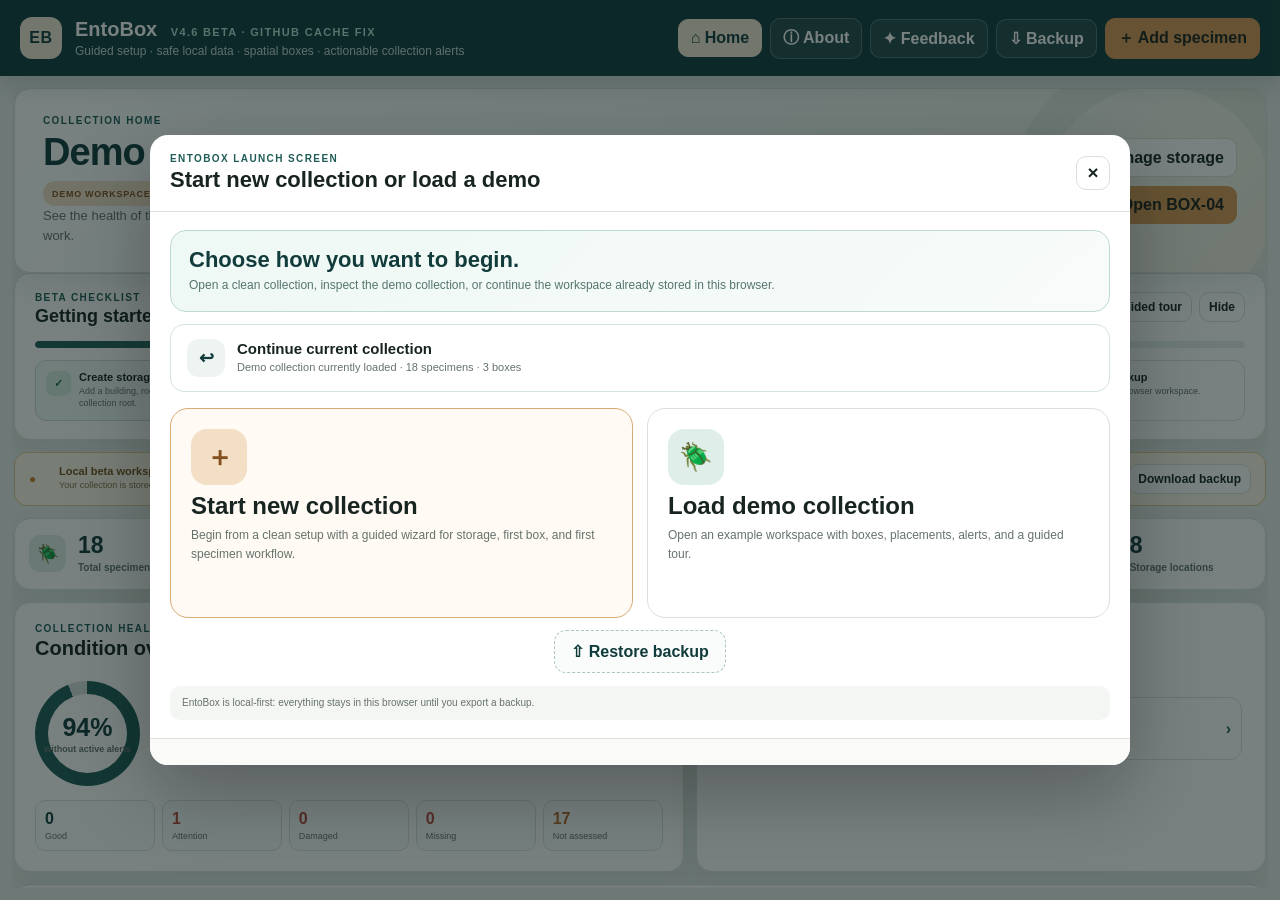
==== commit 627569a3: "Add files via upload" ====
--- a/index.html
+++ b/index.html
@@ -1,304 +1,295 @@
 <!doctype html>
 <html lang="en">
-  <head>
-    <meta charset="UTF-8" />
-    <meta name="viewport" content="width=device-width, initial-scale=1.0" />
-    <meta
-      name="description"
-      content="EntoKit — open tools for better insect collections."
-    />
-    <title>EntoKit — Open entomology tools</title>
-    <link rel="stylesheet" href="styles.css" />
-  </head>
-  <body>
-    <main id="top">
-      <header class="site-header">
-        <a class="brand" href="#top" aria-label="EntoKit home">
-          <span class="brand-flower" aria-hidden="true">✣</span>
-          <span>EntoKit</span>
-        </a>
-        <nav aria-label="Main navigation">
-          <a href="#tools">Tools</a>
-          <a href="#workflow">Workflow</a>
-          <a href="#about">About</a>
-          <a href="#open-source">Open source</a>
-        </nav>
-      </header>
-
-      <section class="hero" aria-labelledby="hero-title">
-        <div class="hero-copy">
-          <p class="hand-note hero-kicker">made for real collections</p>
-          <h1 id="hero-title">Open tools for better insect collections.</h1>
-          <p class="hero-intro">
-            Free and open-source tools for field notes, data cleaning,
-            identification and labels—built by and for people who care about
-            insects.
-          </p>
-          <div class="hero-actions">
-            <a
-              class="button button-primary"
-              href="https://entolabel.streamlit.app"
-              target="_blank"
-              rel="noreferrer"
-            >
-              Open EntoLabel <span aria-hidden="true">→</span>
-            </a>
-            <a class="button button-secondary" href="#tools">
-              Explore the toolkit <span aria-hidden="true">↓</span>
-            </a>
-          </div>
-        </div>
-
-        <div class="field-art">
-          <img
-            src="hero-corn-beetles.png"
-            alt="Hand-drawn corn plants with two beetles among the leaves"
-          />
-          <p class="hand-note field-note field-note-left">
-            diurnal<br />on tassel<br />(v. common)
-          </p>
-          <p class="hand-note field-note field-note-right">
-            Corn field edge<br />6 June 2026<br />clouds, warm
-          </p>
-          <div class="scale-note" aria-hidden="true"><span></span>1 cm</div>
-          <div class="palette-dots" aria-hidden="true">
-            <i></i><i></i><i></i><i></i><i></i>
-          </div>
+<head>
+  <meta charset="utf-8">
+  <meta name="viewport" content="width=device-width,initial-scale=1,viewport-fit=cover">
+  <meta name="theme-color" content="#123b3c">
+  <meta name="description" content="EntoBox V4 Beta Test Edition — local-first spatial collection management">
+  <link rel="manifest" href="manifest.webmanifest?v=4.6.0">
+  <link rel="icon" href="assets/icon.svg" type="image/svg+xml">
+  <link rel="stylesheet" href="styles.css?v=4.6.0">
+  <title>EntoBox V4.6 Beta — GitHub Cache Fix</title>
+</head>
+<body>
+  <div class="app-shell">
+    <header class="topbar">
+      <button class="brand brand-button" id="homeBrand" title="Go to collection home" aria-label="Go to collection home">
+        <div class="brand-mark">EB</div>
+        <div>
+          <div class="brand-line">EntoBox <span>V4.6 beta · GitHub cache fix</span></div>
+          <div class="brand-sub">Guided setup · safe local data · spatial boxes · actionable collection alerts</div>
+        </div>
+      </button>
+      <div class="top-actions">
+        <button class="btn subtle home-toggle" id="homeBtn" title="Collection home">⌂ Home</button>
+        <button class="btn subtle workspace-only collection-toggle" id="collectionNavBtn" aria-expanded="true" aria-controls="leftPanel">☰ Collection</button>
+        <button class="btn subtle workspace-only current-box-chip" id="currentBoxChip" title="Open collection structure">BOX</button>
+        <button class="btn subtle workspace-only" id="undoBtn" title="Undo last spatial change">↶ Undo</button>
+        <button class="btn subtle" id="aboutBtn" title="About EntoBox and data privacy">ⓘ About</button>
+        <button class="btn subtle" id="feedbackBtn" title="Send beta feedback">✦ Feedback</button>
+        <button class="btn subtle" id="exportBtn">⇩ Backup</button>
+        <button class="btn primary" id="addSpecimenBtn">＋ Add specimen</button>
+      </div>
+    </header>
+
+    <div class="drawer-backdrop" id="drawerBackdrop" hidden></div>
+    <button class="drawer-handle" id="drawerHandle" title="Open collection structure" aria-label="Open collection structure">☰ <span id="drawerHandleLabel">Collection</span></button>
+
+    <section class="home-view" id="homeView" aria-label="Collection overview">
+      <div class="home-scroll">
+        <section class="home-hero panel">
+          <div>
+            <div class="eyebrow">Collection home</div>
+            <h1 id="homeCollectionName">Natural history collection</h1>
+            <div class="collection-mode-line"><span class="collection-mode-badge" id="homeModeBadge">Your collection</span><button class="text-action" id="homeStartOwnBtn">Start your own collection</button></div>
+            <p>See the health of the whole collection, open alerts in their exact boxes, and jump directly into storage or specimen work.</p>
+          </div>
+          <div class="home-hero-actions">
+            <button class="btn" id="homeCollectionSetupBtn">⚙ Collection setup</button>
+            <button class="btn" id="homeManageStorageBtn">☰ Manage storage</button>
+            <button class="btn primary" id="homeOpenCurrentBoxBtn">Open current box</button>
+          </div>
+        </section>
+
+        <section class="getting-started panel" id="gettingStartedPanel">
+          <div class="getting-started-head">
+            <div><div class="eyebrow">Beta checklist</div><h2>Getting started <span id="gettingStartedCount">0 of 5</span></h2></div>
+            <div class="getting-started-actions"><button class="btn tiny" id="startTourBtn">▶ Guided tour</button><button class="btn tiny" id="hideGettingStartedBtn">Hide</button></div>
+          </div>
+          <div class="getting-started-progress"><span id="gettingStartedProgress"></span></div>
+          <div class="getting-started-tasks" id="gettingStartedTasks"></div>
+        </section>
+
+        <div class="local-data-banner" id="localDataBanner"><span>●</span><div><strong>Local beta workspace</strong><small>Your collection is stored only in this browser. Download a backup before switching devices or clearing browser data.</small></div><button class="btn tiny" id="localBackupBtn">Download backup</button></div>
+
+        <section class="home-stat-grid" aria-label="Collection statistics">
+          <button class="home-stat-card panel" data-home-jump="specimens"><span class="home-stat-icon">🪲</span><span><b id="homeTotalSpecimens">0</b><small>Total specimens</small></span></button>
+          <button class="home-stat-card panel" data-home-jump="boxes"><span class="home-stat-icon">▣</span><span><b id="homeBoxes">0</b><small>Specimen boxes</small></span></button>
+          <button class="home-stat-card panel" data-home-jump="alerts"><span class="home-stat-icon alert-icon">!</span><span><b id="homeAlertsCount">0</b><small>Active alerts</small></span></button>
+          <button class="home-stat-card panel" data-home-jump="unplaced"><span class="home-stat-icon">⇢</span><span><b id="homeUnplaced">0</b><small>Awaiting placement</small></span></button>
+          <button class="home-stat-card panel" data-home-jump="unidentified"><span class="home-stat-icon">?</span><span><b id="homeUnidentified">0</b><small>Unidentified</small></span></button>
+          <button class="home-stat-card panel" data-home-jump="storage"><span class="home-stat-icon">▦</span><span><b id="homeLocations">0</b><small>Storage locations</small></span></button>
+        </section>
+
+        <div class="home-dashboard-grid">
+          <section class="home-card panel health-card" id="homeHealthSection">
+            <div class="home-card-head">
+              <div><div class="eyebrow">Collection health</div><h2>Condition overview</h2></div>
+              <span class="health-summary" id="homeHealthSummary">No active alerts</span>
+            </div>
+            <div class="health-visual" id="homeHealthVisual"></div>
+            <div class="health-breakdown" id="homeHealthBreakdown"></div>
+          </section>
+
+          <section class="home-card panel alerts-card" id="homeAlertsSection">
+            <div class="home-card-head">
+              <div><div class="eyebrow">Action centre</div><h2>Alerts</h2></div>
+              <button class="btn tiny" id="homeShowAllAlertsBtn">Show all</button>
+            </div>
+            <p class="home-card-copy">Open an alert to see the specimen highlighted in its physical box.</p>
+            <div class="home-alert-list" id="homeAlertList"></div>
+          </section>
+        </div>
+
+        <section class="home-card panel overview-card" id="homeOverviewSection">
+          <div class="home-card-head">
+            <div><div class="eyebrow">Collection overview</div><h2>Storage and boxes</h2></div>
+            <div class="overview-actions"><button class="btn tiny" id="homeCreateStorageBtn">＋ Add storage or box</button><button class="btn tiny" id="homeOpenStructureBtn">View full structure</button></div>
+          </div>
+          <div class="storage-summary" id="homeStorageSummary"></div>
+          <div class="home-box-grid" id="homeBoxGrid"></div>
+        </section>
+      </div>
+    </section>
+
+    <section class="alerts-view" id="alertsView" hidden aria-label="Collection alerts centre">
+      <div class="alerts-shell">
+        <header class="alerts-page-head panel">
+          <div><button class="text-action" id="alertsBackHomeBtn">← Collection home</button><div class="eyebrow">Collection care</div><h1>Alerts centre</h1><p>Review, locate, resolve, and document issues without losing the physical context of the collection.</p></div>
+          <div class="alerts-page-actions"><span class="beta-chip">V4.4 beta</span><button class="btn" id="newGeneralAlertBtn">＋ New alert</button></div>
+        </header>
+        <div class="alerts-filter-bar panel">
+          <input class="input" id="alertsSearch" placeholder="Search specimen, box, path, or alert…">
+          <select id="alertsStatusFilter"><option value="open">Open</option><option value="resolved">Resolved</option><option value="all">All statuses</option></select>
+          <select id="alertsTypeFilter"><option value="all">All categories</option><option>Pest risk</option><option>Damage</option><option>Missing</option><option>Loose label</option><option>Needs inspection</option><option>Other</option></select>
+          <select id="alertsSeverityFilter"><option value="all">All severities</option><option value="critical">Critical</option><option value="high">High</option><option value="medium">Medium</option><option value="low">Low</option></select>
+          <span class="alerts-filter-count" id="alertsFilterCount">0 alerts</span>
+        </div>
+        <div class="alerts-page-grid">
+          <section class="alerts-list-panel panel"><div class="alerts-list" id="alertsList"></div></section>
+          <aside class="alert-detail-panel panel" id="alertDetailPanel"></aside>
+        </div>
+      </div>
+    </section>
+
+    <main class="workspace-grid" id="workspaceView">
+      <aside class="left-panel panel" id="leftPanel" aria-label="Collection structure and placement tray">
+        <section class="panel-section box-section">
+          <div class="section-head">
+            <div>
+              <div class="eyebrow">Collection navigation</div>
+              <h2>Storage structure</h2>
+            </div>
+            <div class="section-actions">
+              <button class="icon-btn" id="newBoxBtn" title="Add building, storage location, or box">＋</button>
+              <button class="icon-btn" id="closeCollectionNavBtn" title="Close navigation">×</button>
+            </div>
+          </div>
+          <input id="structureSearch" class="input structure-search" placeholder="Find building, cabinet, box…">
+          <div class="storage-tree" id="storageTree"></div>
+        </section>
+
+        <section class="panel-section tray-section">
+          <div class="section-head">
+            <div>
+              <div class="eyebrow">Unplaced records</div>
+              <h2>Placement tray <span class="count-badge" id="queueCount">0</span></h2>
+            </div>
+            <button class="icon-btn" id="importBtn" title="Import CSV or Excel">⇧</button>
+          </div>
+          <div class="tray-session-summary" id="traySessionSummary"><span><b id="trayPlacedCount">0</b> placed</span><span><b id="trayRemainingCount">0</b> remaining</span><span><b id="traySkippedCount">0</b> skipped</span></div>
+          <div class="tray-toolbar beta-tray-toolbar">
+            <input id="queueSearch" class="input" placeholder="Search imported specimens…">
+            <select id="queueFilter" title="Filter placement tray"><option value="active">Active</option><option value="all">All</option><option value="unidentified">Unidentified</option><option value="identified">Identified</option><option value="with-photo">With photo</option><option value="without-photo">Without photo</option><option value="skipped">Skipped</option></select>
+          </div>
+          <div class="tray-view-row">
+            <label class="queue-select-all"><input type="checkbox" id="queueSelectAll"> Select visible</label>
+            <div class="segmented mini" id="queueViewToggle"><button data-queue-view="compact" class="active">Compact</button><button data-queue-view="detailed">Details</button></div>
+            <button class="btn tiny" id="finishPlacementBtn">Finish session</button>
+          </div>
+          <div class="queue-bulk-bar" id="queueBulkBar" hidden>
+            <strong><span id="queueSelectedCount">0</span> selected</strong>
+            <select id="bulkSizeSelect" title="Assign footprint size"><option value="">Size…</option><option value="xs">XS</option><option value="s">S</option><option value="m">M</option><option value="l">L</option><option value="xl">XL</option></select>
+            <select id="bulkZoneSelect" title="Preferred placement zone"><option value="">Any zone</option></select>
+            <button class="btn tiny" id="bulkAutoPlaceBtn">Auto-place selected</button>
+            <button class="btn tiny" id="bulkSkipBtn">Skip for now</button>
+          </div>
+          <div class="tray-help" id="trayHelp">Switch to <b>Arrange</b>, then drag the beetle handle onto the box or press <b>Place</b> and tap the photograph.</div>
+          <div class="queue-list" id="queueList"></div>
+        </section>
+      </aside>
+
+      <section class="map-panel panel">
+        <div class="map-header">
+          <div>
+            <div class="breadcrumb" id="boxBreadcrumb">Institution › Cabinet › Drawer</div>
+            <div class="map-title-row">
+              <h1 id="currentBoxTitle">Box</h1>
+              <span class="status-pill" id="boxStats">0 placed</span>
+            </div>
+          </div>
+          <div class="map-actions">
+            <input type="file" id="boxPhotoInput" accept="image/*" hidden>
+            <button class="btn" id="boxPhotoBtn">▧ Upload box photo</button>
+            <button class="btn" id="newZoneBtn">▱ Draw zone</button>
+            <button class="btn" id="fitBtn">Fit</button>
+            <button class="btn" id="centerBtn">Center</button>
+          </div>
+        </div>
+
+        <div class="control-strip">
+          <div class="segmented edit-mode-toggle" id="editModeToggle" aria-label="Box interaction mode">
+            <button data-edit-mode="browse" class="active">🔒 Browse</button>
+            <button data-edit-mode="arrange">✎ Arrange</button>
+          </div>
+          <div class="segmented" aria-label="Specimen appearance">
+            <button data-appearance="mixed" class="active">Mixed</button>
+            <button data-appearance="photos">Photos</button>
+            <button data-appearance="pins">Pins</button>
+          </div>
+          <label class="switch-label"><input type="checkbox" id="showZonesToggle" checked><span></span>Zones</label>
+          <label class="switch-label"><input type="checkbox" id="showGridToggle"><span></span>Grid overlay</label>
+          <label class="switch-label"><input type="checkbox" id="snapToggle"><span></span>Snap</label>
+          <div class="zoom-control"><input type="range" id="zoomRange" min="50" max="300" step="5" value="100"><span id="zoomLabel">100%</span></div>
+          <div class="zoom-buttons"><button class="icon-btn mini" id="zoomOutBtn" title="Zoom out">−</button><button class="btn tiny" id="zoom100Btn">100%</button><button class="icon-btn mini" id="zoomInBtn" title="Zoom in">＋</button><button class="btn tiny" id="locateSelectedBtn" title="Centre selected specimen">◎ Selected</button></div>
+          <div class="mode-indicator" id="modeIndicator">Browse safely</div>
+        </div>
+
+        <div class="canvas-scroll" id="canvasScroll">
+          <div class="box-stage-wrap" id="boxStageWrap">
+            <div class="box-stage" id="boxStage" tabindex="0" aria-label="Spatial box map">
+              <img class="box-background" id="boxBackground" alt="Box photograph">
+              <div class="grid-overlay" id="gridOverlay"></div>
+              <div class="zone-layer" id="zoneLayer"></div>
+              <div class="specimen-layer" id="specimenLayer"></div>
+              <div class="zone-draft" id="zoneDraft" hidden></div>
+              <div class="drop-hint" id="dropHint">Drop specimen here</div>
+            </div>
+          </div>
+          <div class="minimap" id="minimap" aria-label="Box minimap"><div class="minimap-surface" id="minimapSurface"><div class="minimap-zones" id="minimapZones"></div><div class="minimap-specimens" id="minimapSpecimens"></div><div class="minimap-viewport" id="minimapViewport"></div></div></div>
+        </div>
+
+        <div class="map-footer">
+          <div class="legend">
+            <span><i class="legend-pin"></i>Pin anchor</span>
+            <span><i class="legend-footprint"></i>Approximate specimen footprint</span>
+            <span><i class="legend-zone"></i>Curatorial zone</span>
+          </div>
+          <button class="save-state-button" id="saveStateLabel" title="Local data and backup information">Saved locally</button>
         </div>
       </section>
 
-      <section class="tools-section" id="tools" aria-labelledby="tools-title">
-        <div class="section-intro">
-          <div>
-            <p class="hand-note">choose what you need today</p>
-            <h2 id="tools-title">Five small tools. One specimen journey.</h2>
-          </div>
-          <p>
-            Start with one tool or let the same familiar spreadsheet carry your
-            work from the field to the collection drawer.
-          </p>
-        </div>
-
-        <div class="tools-grid">
-          <article class="tool-card available">
-            <span class="status-badge available">Available</span>
-            <div class="tool-illustration">
-              <img src="icons/entolabel.png" alt="" aria-hidden="true" />
-            </div>
-            <h3>EntoLabel</h3>
-            <p>
-              Create clean collection and determination labels from Excel or
-              CSV, ready to print on A4.
-            </p>
-            <a
-              class="tool-link"
-              href="https://entolabel.streamlit.app"
-              target="_blank"
-              rel="noreferrer"
-            >
-              Open EntoLabel <span aria-hidden="true">↗</span>
-            </a>
-          </article>
-
-          <article class="tool-card building">
-            <span class="status-badge building">In development</span>
-            <div class="tool-illustration">
-              <img src="icons/entofield.png" alt="" aria-hidden="true" />
-            </div>
-            <h3>EntoField</h3>
-            <p>
-              Record collecting events, localities and specimens in the
-              field—even from your phone.
-            </p>
-            <a
-              class="tool-link"
-              href="https://entofield.ssagutdinova.workers.dev/"
-              target="_blank"
-              rel="noreferrer"
-            >
-              Try EntoField <span aria-hidden="true">↗</span>
-            </a>
-          </article>
-
-          <article class="tool-card building">
-            <span class="status-badge building">In development</span>
-            <div class="tool-illustration">
-              <img src="icons/entodata-doctor.png" alt="" aria-hidden="true" />
-            </div>
-            <h3>EntoData Doctor</h3>
-            <p>
-              Find missing values, inconsistent formats and coordinates that
-              need attention.
-            </p>
-            <a
-              class="tool-link"
-              href="https://saniyasani.github.io/entodata-doctor/"
-              target="_blank"
-              rel="noreferrer"
-            >
-              Try EntoData Doctor <span aria-hidden="true">↗</span>
-            </a>
-          </article>
-
-          <article class="tool-card building">
-            <span class="status-badge building">In development</span>
-            <div class="tool-illustration">
-              <img src="icons/entobox.svg" alt="" aria-hidden="true" />
-            </div>
-            <h3>EntoBox</h3>
-            <p>
-              Organize specimen boxes visually, track storage locations and
-              find specimens across your collection.
-            </p>
-            <a
-              class="tool-link"
-              href="https://saniyasani.github.io/EntoBox/"
-              target="_blank"
-              rel="noreferrer"
-            >
-              Try EntoBox <span aria-hidden="true">↗</span>
-            </a>
-          </article>
-
-          <article class="tool-card planned">
-            <span class="status-badge planned">Planned</span>
-            <div class="tool-illustration">
-              <img src="icons/entodet.png" alt="" aria-hidden="true" />
-            </div>
-            <h3>EntoDet</h3>
-            <p>
-              Document identifications, evidence and determination history
-              without losing context.
-            </p>
-            <span class="tool-link muted">
-              On the roadmap <span aria-hidden="true">—</span>
-            </span>
-          </article>
-        </div>
-        <p class="beta-note">
-          EntoField, EntoData Doctor and EntoBox are working prototypes. You
-          are welcome to try them while they are still growing.
-        </p>
-      </section>
-
-      <section
-        class="workflow-section"
-        id="workflow"
-        aria-labelledby="workflow-title"
-      >
-        <div class="brush-edge" aria-hidden="true"></div>
-        <p class="hand-note workflow-kicker">
-          from field note to collection record
-        </p>
-        <h2 id="workflow-title">One connected workflow</h2>
-        <ol class="workflow-grid">
-          <li>
-            <span class="workflow-mark">01</span>
-            <div>
-              <h3>Field notes</h3>
-              <p>Observations, collecting events, photos and context.</p>
-            </div>
-            <span class="workflow-arrow" aria-hidden="true">→</span>
-          </li>
-          <li>
-            <span class="workflow-mark">02</span>
-            <div>
-              <h3>Clean data</h3>
-              <p>Structure and standards make your records reusable.</p>
-            </div>
-            <span class="workflow-arrow" aria-hidden="true">→</span>
-          </li>
-          <li>
-            <span class="workflow-mark">03</span>
-            <div>
-              <h3>Identification</h3>
-              <p>Names, evidence and determinations stay connected.</p>
-            </div>
-            <span class="workflow-arrow" aria-hidden="true">→</span>
-          </li>
-          <li>
-            <span class="workflow-mark">04</span>
-            <div>
-              <h3>Label</h3>
-              <p>Accurate labels turn data into collection records.</p>
-            </div>
-            <span class="workflow-arrow" aria-hidden="true">→</span>
-          </li>
-          <li>
-            <span class="workflow-mark">05</span>
-            <div>
-              <h3>Collection</h3>
-              <p>Keep specimens findable in boxes and storage.</p>
-            </div>
-          </li>
-        </ol>
-      </section>
-
-      <section class="about-section" id="about">
-        <div class="about-art" aria-hidden="true">
-          <span class="pink-stroke"></span>
-          <span class="green-stroke"></span>
-          <span class="blue-stroke"></span>
-          <span class="little-beetle">✣</span>
-        </div>
-        <div class="about-copy">
-          <p class="hand-note">built around specimens, not platforms</p>
-          <h2>Useful tools can feel human.</h2>
-          <p>
-            EntoKit is a growing collection of focused tools for field
-            entomologists, students, private collectors and small scientific
-            collections. It keeps familiar files at the centre, so your data
-            remains understandable, portable and yours.
-          </p>
-          <div class="principles">
-            <div>
-              <strong>Open</strong>
-              <span>Free to use, study and improve.</span>
-            </div>
-            <div>
-              <strong>Focused</strong>
-              <span>One concrete collection problem at a time.</span>
-            </div>
-            <div>
-              <strong>Connected</strong>
-              <span>Excel and CSV remain the bridge between tools.</span>
-            </div>
-          </div>
-        </div>
-      </section>
-
-      <section class="open-source-section" id="open-source">
-        <div>
-          <p class="hand-note">use it · test it · help it grow</p>
-          <h2>Open tools grow through honest feedback.</h2>
-        </div>
-        <div>
-  <p>
-    EntoKit is an open-source toolkit created and maintained by
-    <strong>Sanny</strong>. It is still young, so you are warmly invited
-    to try the tools with real specimen data, share feedback and help
-    shape what comes next.
-  </p>
-
-  <a
-    class="source-button"
-    href="https://github.com/SaniyaSani/EntoKit"
-    target="_blank"
-    rel="noreferrer"
-  >
-    View source on GitHub <span aria-hidden="true">↗</span>
-  </a>
-</div>
-      </section>
-
-      <footer>
-        <a class="brand footer-brand" href="#top">
-          <span class="brand-flower" aria-hidden="true">✣</span>
-          <span>EntoKit</span>
-        </a>
-       <p>Open-source entomology tools · Created by Sanny</p>
-        <a href="#top">Back to top ↑</a>
-      </footer>
+      <aside class="right-panel panel">
+        <div class="inspector-tabs">
+          <button class="active" data-inspector-tab="details">Details</button>
+          <button data-inspector-tab="zones">Zones</button>
+          <button data-inspector-tab="records">Records</button>
+        </div>
+        <div class="inspector-body" id="inspectorBody"></div>
+      </aside>
     </main>
-  </body>
+  </div>
+
+  <input type="file" id="importFileInput" accept=".xlsx,.csv,.tsv,text/csv,text/tab-separated-values" hidden>
+  <input type="file" id="backupFileInput" accept=".json,application/json" hidden>
+
+  <div class="modal-backdrop" id="modalBackdrop" hidden>
+    <div class="modal" role="dialog" aria-modal="true" aria-labelledby="modalTitle">
+      <div class="modal-head">
+        <div><div class="eyebrow" id="modalEyebrow">EntoBox</div><h2 id="modalTitle">Dialog</h2></div>
+        <button class="icon-btn" id="modalClose">×</button>
+      </div>
+      <div class="modal-body" id="modalBody"></div>
+      <div class="modal-foot" id="modalFoot"></div>
+    </div>
+  </div>
+
+  <div class="tour-overlay" id="tourOverlay" hidden>
+    <div class="tour-focus" id="tourFocus"></div>
+    <div class="tour-card" id="tourCard" role="dialog" aria-live="polite">
+      <div class="tour-step-label" id="tourStepLabel">Step 1 of 5</div>
+      <h3 id="tourTitle">Welcome</h3>
+      <p id="tourText"></p>
+      <div class="tour-actions"><button class="btn tiny" id="tourSkipBtn">Skip tour</button><span></span><button class="btn tiny" id="tourBackBtn">Back</button><button class="btn primary tiny" id="tourNextBtn">Next</button></div>
+    </div>
+  </div>
+
+  <div class="toast-stack" id="toastStack"></div>
+  <script>
+  (async () => {
+    const VERSION = '4.6.0';
+    const currentBase = new URL('./', window.location.href).pathname;
+    try {
+      if ('serviceWorker' in navigator) {
+        const registrations = await navigator.serviceWorker.getRegistrations();
+        await Promise.all(registrations
+          .filter(registration => new URL(registration.scope).pathname.startsWith(currentBase))
+          .map(registration => registration.unregister()));
+      }
+      if ('caches' in window) {
+        const keys = await caches.keys();
+        await Promise.all(keys.filter(key => key.startsWith('entobox-')).map(key => caches.delete(key)));
+      }
+    } catch (error) {
+      console.warn('EntoBox cache cleanup skipped:', error);
+    }
+    const script = document.createElement('script');
+    script.src = `app.js?v=${VERSION}`;
+    script.onerror = () => {
+      document.body.insertAdjacentHTML('beforeend', '<div style="position:fixed;inset:20px;z-index:9999;background:white;border:1px solid #d9e2de;border-radius:18px;padding:24px;font-family:system-ui;box-shadow:0 20px 60px rgba(0,0,0,.2)"><h2>EntoBox could not load the newest files</h2><p>Please refresh with Command + Shift + R, or reopen the site with <code>?v=4.6</code> at the end of the address.</p></div>');
+    };
+    document.body.appendChild(script);
+  })();
+</script>
+</body>
 </html>
--- a/styles.css
+++ b/styles.css
@@ -1,952 +1,403 @@
-:root {
-  --cream: #fbfaf5;
-  --paper: #fffefa;
-  --ink: #101612;
-  --forest: #073e2c;
-  --forest-deep: #043322;
-  --leaf: #69ad45;
-  --mint: #a8d59a;
-  --teal: #2f9786;
-  --blue: #416da0;
-  --pink: #df5d8c;
-  --pink-pale: #f7dbe5;
-  --corn: #d9bf43;
-  --line: #dfe1d5;
-}
-
-* {
-  box-sizing: border-box;
-}
-
-html {
-  scroll-behavior: smooth;
-}
-
-body {
-  margin: 0;
-  background: var(--cream);
-  color: var(--ink);
-  font-family:
-    Inter, ui-sans-serif, system-ui, -apple-system, BlinkMacSystemFont, "Segoe UI",
-    sans-serif;
-}
-
-a {
-  color: inherit;
-  text-decoration: none;
-}
-
-a:focus-visible {
-  outline: 3px solid var(--pink);
-  outline-offset: 4px;
-}
-
-h1,
-h2,
-h3,
-p {
-  margin-top: 0;
-}
-
-.site-header {
-  align-items: center;
-  background: rgba(251, 250, 245, 0.94);
-  border-bottom: 1px solid rgba(7, 62, 44, 0.08);
-  display: flex;
-  height: 78px;
-  justify-content: space-between;
-  padding: 0 max(4.5vw, 34px);
-  position: relative;
-  z-index: 10;
-}
-
-.brand {
-  align-items: center;
-  display: inline-flex;
-  font-size: 1.68rem;
-  font-weight: 850;
-  gap: 10px;
-  letter-spacing: -0.05em;
-}
-
-.brand-flower {
-  color: var(--leaf);
-  display: inline-block;
-  font-size: 2rem;
-  line-height: 1;
-  transform: rotate(9deg);
-}
-
-nav {
-  display: flex;
-  font-size: 0.92rem;
-  font-weight: 650;
-  gap: clamp(18px, 3.2vw, 48px);
-}
-
-nav a {
-  position: relative;
-}
-
-nav a::after {
-  background: var(--pink);
-  bottom: -8px;
-  content: "";
-  height: 3px;
-  left: 0;
-  position: absolute;
-  transform: rotate(-1deg) scaleX(0);
-  transform-origin: left;
-  transition: transform 170ms ease;
-  width: 100%;
-}
-
-nav a:hover::after {
-  transform: rotate(-1deg) scaleX(1);
-}
-
-.hand-note {
-  font-family: "Bradley Hand", "Segoe Print", "Comic Sans MS", cursive;
-  letter-spacing: 0.025em;
-}
-
-.hero {
-  display: grid;
-  grid-template-columns: minmax(390px, 0.84fr) minmax(560px, 1.3fr);
-  min-height: 590px;
-  overflow: hidden;
-  position: relative;
-}
-
-.hero-copy {
-  align-self: center;
-  padding: 66px 24px 70px max(4.5vw, 34px);
-  position: relative;
-  z-index: 3;
-}
-
-.hero-kicker {
-  color: var(--pink);
-  font-size: 1rem;
-  margin-bottom: 18px;
-  transform: rotate(-1.4deg);
-}
-
-h1 {
-  font-size: clamp(3.45rem, 5.4vw, 5.65rem);
-  font-weight: 860;
-  letter-spacing: -0.072em;
-  line-height: 0.96;
-  margin-bottom: 25px;
-  max-width: 680px;
-}
-
-.hero-intro {
-  font-size: clamp(1rem, 1.35vw, 1.2rem);
-  line-height: 1.55;
-  margin-bottom: 31px;
-  max-width: 610px;
-}
-
-.hero-actions {
-  display: flex;
-  flex-wrap: wrap;
-  gap: 15px;
-}
-
-.button {
-  align-items: center;
-  border: 1.5px solid var(--forest-deep);
-  display: inline-flex;
-  font-size: 0.93rem;
-  font-weight: 720;
-  gap: 24px;
-  justify-content: center;
-  min-height: 55px;
-  padding: 0 23px;
-  transition:
-    transform 170ms ease,
-    background 170ms ease,
-    color 170ms ease;
-}
-
-.button:hover {
-  transform: translateY(-3px) rotate(-0.4deg);
-}
-
-.button-primary {
-  background: var(--forest-deep);
-  color: var(--paper);
-}
-
-.button-primary:hover {
-  background: var(--pink);
-  border-color: var(--pink);
-}
-
-.button-secondary {
-  background: rgba(255, 254, 250, 0.78);
-}
-
-.button-secondary:hover {
-  background: var(--paper);
-}
-
-.field-art {
-  min-height: 590px;
-  overflow: hidden;
-  position: relative;
-}
-
-.field-art > img {
-  height: 112%;
-  left: -9%;
-  object-fit: cover;
-  object-position: 50% 38%;
-  position: absolute;
-  top: -7%;
-  width: 113%;
-}
-
-.field-note {
-  font-size: 1rem;
-  line-height: 1.42;
-  position: absolute;
-  z-index: 2;
-}
-
-.field-note-left {
-  left: 6%;
-  top: 8%;
-  transform: rotate(-3deg);
-}
-
-.field-note-right {
-  right: 5%;
-  text-align: left;
-  top: 12%;
-  transform: rotate(2deg);
-}
-
-.field-note-right::after {
-  background: var(--pink);
-  content: "";
-  display: block;
-  height: 3px;
-  margin-top: 5px;
-  transform: rotate(-2deg);
-  width: 105px;
-}
-
-.scale-note {
-  bottom: 45px;
-  font-family: "Bradley Hand", "Segoe Print", cursive;
-  font-size: 0.76rem;
-  left: 9%;
-  position: absolute;
-  text-align: center;
-  z-index: 2;
-}
-
-.scale-note span {
-  background: var(--ink);
-  display: block;
-  height: 2px;
-  margin-bottom: 4px;
-  position: relative;
-  width: 72px;
-}
-
-.scale-note span::before,
-.scale-note span::after {
-  background: var(--ink);
-  content: "";
-  height: 10px;
-  position: absolute;
-  top: -4px;
-  width: 2px;
-}
-
-.scale-note span::before {
-  left: 0;
-}
-
-.scale-note span::after {
-  right: 0;
-}
-
-.palette-dots {
-  bottom: 45px;
-  display: grid;
-  gap: 9px;
-  position: absolute;
-  right: 3.5%;
-  z-index: 2;
-}
-
-.palette-dots i {
-  background: var(--pink);
-  border-radius: 48% 52% 46% 54%;
-  display: block;
-  height: 14px;
-  transform: rotate(12deg);
-  width: 14px;
-}
-
-.palette-dots i:nth-child(2) {
-  background: var(--corn);
-}
-
-.palette-dots i:nth-child(3) {
-  background: var(--leaf);
-}
-
-.palette-dots i:nth-child(4) {
-  background: var(--teal);
-}
-
-.palette-dots i:nth-child(5) {
-  background: var(--blue);
-}
-
-.tools-section {
-  padding: 36px max(4.5vw, 34px) 62px;
-  position: relative;
-}
-
-.tools-section::before {
-  background: var(--pink);
-  bottom: -45px;
-  clip-path: polygon(0 0, 100% 9%, 74% 100%, 12% 81%);
-  content: "";
-  left: -95px;
-  opacity: 0.9;
-  position: absolute;
-  top: 62%;
-  transform: rotate(3deg);
-  width: 135px;
-}
-
-.section-intro {
-  align-items: end;
-  display: flex;
-  gap: 50px;
-  justify-content: space-between;
-  margin-bottom: 34px;
-}
-
-.section-intro .hand-note {
-  color: var(--pink);
-  font-size: 0.95rem;
-  margin-bottom: 7px;
-}
-
-h2 {
-  font-size: clamp(2.25rem, 3.7vw, 3.6rem);
-  letter-spacing: -0.058em;
-  line-height: 1;
-  margin-bottom: 0;
-}
-
-.section-intro > p {
-  color: #44534a;
-  line-height: 1.6;
-  margin-bottom: 2px;
-  max-width: 450px;
-}
-
-.tools-grid {
-  display: grid;
-  gap: 18px;
-  grid-template-columns: repeat(5, minmax(0, 1fr));
-}
-
-.tool-card {
-  background: rgba(255, 254, 250, 0.88);
-  border: 1px solid var(--line);
-  display: flex;
-  flex-direction: column;
-  min-height: 440px;
-  overflow: hidden;
-  padding: 22px;
-  position: relative;
-  transition:
-    transform 170ms ease,
-    border-color 170ms ease,
-    box-shadow 170ms ease;
-}
-
-.tool-card:hover {
-  border-color: var(--forest);
-  box-shadow: 0 16px 34px rgba(7, 62, 44, 0.09);
-  transform: translateY(-5px) rotate(-0.25deg);
-}
-
-.status-badge {
-  align-self: flex-end;
-  border-radius: 999px;
-  font-size: 0.62rem;
-  font-weight: 770;
-  letter-spacing: 0.035em;
-  padding: 6px 10px;
-  text-transform: uppercase;
-}
-
-.status-badge.available {
-  background: var(--pink-pale);
-  color: #a42856;
-}
-
-.status-badge.building {
-  background: #e4efd9;
-  color: var(--forest);
-}
-
-.status-badge.planned {
-  background: #dde6ef;
-  color: #35577c;
-}
-
-.tool-illustration {
-  align-items: center;
-  display: flex;
-  height: 184px;
-  justify-content: center;
-  margin: 0 -3px 5px;
-}
-
-.tool-illustration img {
-  height: 100%;
-  object-fit: contain;
-  width: 100%;
-}
-
-.tool-card h3 {
-  font-size: clamp(1.48rem, 2vw, 2rem);
-  letter-spacing: -0.045em;
-  line-height: 1.05;
-  margin-bottom: 12px;
-}
-
-.tool-card > p {
-  color: #465049;
-  font-size: 0.86rem;
-  line-height: 1.52;
-  margin-bottom: 20px;
-}
-
-.tool-link {
-  align-items: center;
-  border-top: 1px solid var(--line);
-  color: var(--forest);
-  display: flex;
-  font-size: 0.8rem;
-  font-weight: 780;
-  justify-content: space-between;
-  margin-top: auto;
-  padding-top: 14px;
-}
-
-.tool-link span {
-  font-size: 1.15rem;
-  transition: transform 170ms ease;
-}
-
-a.tool-link:hover span {
-  transform: translate(3px, -3px);
-}
-
-.tool-link.muted {
-  color: #7f8982;
-}
-
-.beta-note {
-  color: #607168;
-  font-size: 0.78rem;
-  margin: 16px 0 0;
-  text-align: right;
-}
-
-.workflow-section {
-  background: var(--forest-deep);
-  color: var(--paper);
-  padding: 65px max(4.5vw, 34px) 74px;
-  position: relative;
-}
-
-.brush-edge {
-  background: var(--forest-deep);
-  clip-path: polygon(
-    0 28%,
-    7% 16%,
-    15% 27%,
-    27% 8%,
-    38% 19%,
-    51% 5%,
-    63% 21%,
-    76% 11%,
-    89% 24%,
-    100% 8%,
-    100% 100%,
-    0 100%
-  );
-  height: 33px;
-  left: 0;
-  position: absolute;
-  right: 0;
-  top: -28px;
-}
-
-.workflow-kicker {
-  color: var(--pink-pale);
-  font-size: 1rem;
-  margin-bottom: 8px;
-  text-transform: lowercase;
-  transform: rotate(-0.8deg);
-}
-
-.workflow-section > h2 {
-  margin-bottom: 38px;
-}
-
-.workflow-grid {
-  display: grid;
-  gap: 32px;
-  grid-template-columns: repeat(5, 1fr);
-  list-style: none;
-  margin: 0;
-  padding: 0;
-}
-
-.workflow-grid li {
-  display: grid;
-  gap: 17px;
-  grid-template-columns: auto 1fr;
-  min-height: 116px;
-  position: relative;
-}
-
-.workflow-mark {
-  align-items: center;
-  border: 2px solid var(--mint);
-  border-radius: 47% 53% 48% 52%;
-  color: var(--mint);
-  display: flex;
-  font-family: "Bradley Hand", "Segoe Print", cursive;
-  height: 49px;
-  justify-content: center;
-  transform: rotate(-4deg);
-  width: 49px;
-}
-
-.workflow-grid h3 {
-  font-size: 1.13rem;
-  margin-bottom: 8px;
-}
-
-.workflow-grid p {
-  color: #c3d5cb;
-  font-size: 0.82rem;
-  line-height: 1.55;
-  margin-bottom: 0;
-}
-
-.workflow-arrow {
-  color: var(--pink-pale);
-  font-size: 1.55rem;
-  position: absolute;
-  right: -24px;
-  top: 12px;
-}
-
-.about-section {
-  display: grid;
-  grid-template-columns: minmax(330px, 0.72fr) minmax(480px, 1fr);
-  min-height: 610px;
-  overflow: hidden;
-}
-
-.about-art {
-  background: #f1f3e9;
-  min-height: 610px;
-  overflow: hidden;
-  position: relative;
-}
-
-.about-art span {
-  position: absolute;
-}
-
-.pink-stroke {
-  background: var(--pink);
-  clip-path: polygon(8% 4%, 100% 0, 88% 100%, 0 84%);
-  height: 76%;
-  left: -8%;
-  top: 12%;
-  transform: rotate(-8deg);
-  width: 46%;
-}
-
-.green-stroke {
-  background: var(--leaf);
-  clip-path: polygon(10% 0, 100% 11%, 79% 100%, 0 82%);
-  height: 55%;
-  left: 27%;
-  top: 22%;
-  transform: rotate(12deg);
-  width: 39%;
-}
-
-.blue-stroke {
-  background: var(--blue);
-  clip-path: polygon(7% 7%, 93% 0, 100% 92%, 0 100%);
-  height: 42%;
-  left: 58%;
-  top: 34%;
-  transform: rotate(-5deg);
-  width: 32%;
-}
-
-.little-beetle {
-  color: var(--forest-deep);
-  font-size: 6rem;
-  left: 51%;
-  top: 40%;
-  transform: rotate(18deg);
-}
-
-.about-copy {
-  align-self: center;
-  padding: 75px max(5vw, 48px);
-}
-
-.about-copy > .hand-note {
-  color: var(--pink);
-  font-size: 1rem;
-  margin-bottom: 12px;
-}
-
-.about-copy h2 {
-  font-size: clamp(3rem, 5vw, 5.2rem);
-  margin-bottom: 30px;
-  max-width: 780px;
-}
-
-.about-copy > p {
-  color: #3f4e45;
-  font-size: 1.05rem;
-  line-height: 1.72;
-  max-width: 720px;
-}
-
-.principles {
-  border-top: 1px solid var(--line);
-  display: grid;
-  gap: 20px;
-  grid-template-columns: repeat(3, 1fr);
-  margin-top: 38px;
-  padding-top: 25px;
-}
-
-.principles strong,
-.principles span {
-  display: block;
-}
-
-.principles strong {
-  color: var(--forest);
-  margin-bottom: 7px;
-}
-
-.principles span {
-  color: #66736b;
-  font-size: 0.79rem;
-  line-height: 1.5;
-}
-
-.open-source-section {
-  align-items: center;
-  background: var(--pink);
-  color: #29111a;
-  display: grid;
-  gap: 70px;
-  grid-template-columns: 1.1fr 0.9fr;
-  padding: 78px max(4.5vw, 34px);
-}
-
-.open-source-section .hand-note {
-  color: var(--paper);
-  font-size: 1rem;
-  margin-bottom: 10px;
-}
-
-.open-source-section h2 {
-  font-size: clamp(2.6rem, 4.7vw, 4.6rem);
-  max-width: 760px;
-}
-
-.open-source-section > div:last-child > p {
-  font-size: 1rem;
-  line-height: 1.65;
-  max-width: 520px;
-}
-
-.source-button {
-  align-items: center;
-  background: var(--forest-deep);
-  color: var(--paper);
-  display: inline-flex;
-  font-size: 0.88rem;
-  font-weight: 760;
-  gap: 28px;
-  min-height: 54px;
-  padding: 0 22px;
-  transition: transform 170ms ease;
-}
-
-.source-button:hover {
-  transform: translateY(-3px) rotate(-0.5deg);
-}
-
-footer {
-  align-items: center;
-  background: var(--cream);
-  display: grid;
-  grid-template-columns: 1fr auto 1fr;
-  padding: 34px max(4.5vw, 34px);
-}
-
-.footer-brand {
-  font-size: 1.1rem;
-}
-
-.footer-brand .brand-flower {
-  font-size: 1.4rem;
-}
-
-footer p {
-  color: #67736c;
-  font-size: 0.76rem;
-  margin-bottom: 0;
-}
-
-footer > a:last-child {
-  color: var(--forest);
-  font-size: 0.78rem;
-  font-weight: 720;
-  justify-self: end;
-}
-
-@keyframes rise-in {
-  from {
-    opacity: 0;
-    transform: translateY(14px);
-  }
-  to {
-    opacity: 1;
-    transform: translateY(0);
-  }
-}
-
-.hero-copy,
-.tool-card {
-  animation: rise-in 520ms ease-out both;
-}
-
-.tool-card:nth-child(2) {
-  animation-delay: 60ms;
-}
-
-.tool-card:nth-child(3) {
-  animation-delay: 120ms;
-}
-
-.tool-card:nth-child(4) {
-  animation-delay: 180ms;
-}
-
-.tool-card:nth-child(5) {
-  animation-delay: 240ms;
-}
-
-@media (max-width: 1100px) {
-  .hero {
-    grid-template-columns: 1fr;
-  }
-
-  .hero-copy {
-    padding-bottom: 34px;
-    padding-right: max(4.5vw, 34px);
-  }
-
-  .field-art {
-    min-height: 530px;
-  }
-
-  .field-art > img {
-    left: 0;
-    width: 100%;
-  }
-
-  .tools-grid {
-    grid-template-columns: repeat(2, 1fr);
-  }
-
-  .workflow-grid {
-    grid-template-columns: repeat(2, 1fr);
-  }
-
-  .workflow-arrow {
-    display: none;
-  }
-
-  .about-section {
-    grid-template-columns: 0.78fr 1fr;
-  }
-
-  .principles {
-    grid-template-columns: 1fr;
-  }
-}
-
-@media (max-width: 720px) {
-  .site-header {
-    height: 70px;
-    padding: 0 20px;
-  }
-
-  nav {
-    gap: 18px;
-  }
-
-  nav a:nth-child(3),
-  nav a:nth-child(4) {
-    display: none;
-  }
-
-  .brand {
-    font-size: 1.35rem;
-  }
-
-  .brand-flower {
-    font-size: 1.55rem;
-  }
-
-  .hero-copy {
-    padding: 45px 20px 28px;
-  }
-
-  h1 {
-    font-size: clamp(3.1rem, 14vw, 4.4rem);
-  }
-
-  .hero-actions {
-    align-items: stretch;
-    flex-direction: column;
-  }
-
-  .button {
-    width: 100%;
-  }
-
-  .field-art {
-    min-height: 400px;
-  }
-
-  .field-note {
-    font-size: 0.78rem;
-  }
-
-  .field-note-left {
-    left: 4%;
-  }
-
-  .field-note-right {
-    right: 4%;
-  }
-
-  .palette-dots {
-    display: none;
-  }
-
-  .tools-section {
-    padding: 45px 20px 60px;
-  }
-
-  .section-intro {
-    align-items: flex-start;
-    flex-direction: column;
-    gap: 20px;
-  }
-
-  .tools-grid {
-    grid-template-columns: 1fr;
-  }
-
-  .tool-card {
-    min-height: 420px;
-  }
-
-  .tool-illustration {
-    height: 205px;
-  }
-
-  .beta-note {
-    text-align: left;
-  }
-
-  .workflow-section {
-    padding: 58px 20px 64px;
-  }
-
-  .workflow-grid {
-    grid-template-columns: 1fr;
-  }
-
-  .about-section {
-    display: block;
-  }
-
-  .about-art {
-    min-height: 350px;
-  }
-
-  .about-copy {
-    padding: 60px 20px 70px;
-  }
-
-  .principles {
-    grid-template-columns: 1fr;
-  }
-
-  .open-source-section {
-    gap: 32px;
-    grid-template-columns: 1fr;
-    padding: 60px 20px 66px;
-  }
-
-  footer {
-    gap: 24px;
-    grid-template-columns: 1fr auto;
-    padding: 30px 20px;
-  }
-
-  footer p {
-    display: none;
-  }
-}
-
-@media (prefers-reduced-motion: reduce) {
-  html {
-    scroll-behavior: auto;
-  }
-
-  *,
-  *::before,
-  *::after {
-    animation-duration: 0.01ms !important;
-    animation-iteration-count: 1 !important;
-    scroll-behavior: auto !important;
-    transition-duration: 0.01ms !important;
-  }
-}
+:root{
+  --brand:#123b3c;--brand2:#1f5c57;--brand-soft:#dfeee9;--ink:#172421;--muted:#66726d;
+  --paper:#f7f5ef;--panel:#fff;--line:#dbe0dc;--warm:#efe3cf;--amber:#b56a2c;--red:#b7473d;
+  --shadow:0 12px 34px rgba(27,47,42,.10);--radius:16px;
+}
+*{box-sizing:border-box}html,body{height:100%}body{margin:0;font-family:Inter,ui-sans-serif,-apple-system,BlinkMacSystemFont,"Segoe UI",sans-serif;color:var(--ink);background:#e9eeeb;overflow:hidden}.app-shell{height:100%;display:flex;flex-direction:column}.topbar{height:76px;display:flex;align-items:center;justify-content:space-between;padding:0 20px;background:var(--brand);color:#fff;box-shadow:0 8px 24px rgba(10,32,31,.18);z-index:10}.brand{display:flex;align-items:center;gap:13px;min-width:0}.brand-mark{width:42px;height:42px;border-radius:12px;background:#f2e7d3;color:var(--brand);display:grid;place-items:center;font-weight:900;letter-spacing:.04em}.brand-line{font-size:20px;font-weight:800}.brand-line span{font-size:11px;text-transform:uppercase;letter-spacing:.12em;margin-left:8px;color:#b9ddd3}.brand-sub{font-size:12px;color:#c5d9d5;margin-top:3px;white-space:nowrap;overflow:hidden;text-overflow:ellipsis}.top-actions{display:flex;gap:8px;align-items:center}.btn,.icon-btn{border:1px solid var(--line);background:#fff;color:var(--ink);font:inherit;font-weight:700;border-radius:10px;padding:9px 12px;cursor:pointer;transition:.16s ease}.btn:hover,.icon-btn:hover{transform:translateY(-1px);box-shadow:0 6px 16px rgba(20,40,35,.10)}.btn.primary{background:#d99a55;border-color:#d99a55;color:#1e211c}.btn.subtle{background:rgba(255,255,255,.08);border-color:rgba(255,255,255,.22);color:#fff}.btn.tiny{padding:7px 9px;font-size:12px}.icon-btn{width:34px;height:34px;padding:0;display:grid;place-items:center;font-size:19px}.workspace-grid{flex:1;min-height:0;display:grid;grid-template-columns:285px minmax(520px,1fr) 340px;gap:12px;padding:12px}.panel{background:var(--panel);border:1px solid var(--line);border-radius:var(--radius);box-shadow:var(--shadow);min-height:0}.left-panel{display:flex;flex-direction:column;overflow:hidden}.panel-section{padding:16px}.box-section{border-bottom:1px solid var(--line);max-height:42%;overflow:auto}.tray-section{display:flex;flex-direction:column;flex:1;min-height:0}.section-head{display:flex;justify-content:space-between;align-items:center;gap:12px;margin-bottom:12px}.section-head h2{margin:2px 0 0;font-size:18px}.eyebrow{font-size:10px;text-transform:uppercase;letter-spacing:.14em;color:var(--brand2);font-weight:900}.count-badge{font-size:11px;background:var(--brand-soft);padding:3px 7px;border-radius:999px;color:var(--brand)}.box-list{display:grid;gap:8px}.box-card{display:grid;grid-template-columns:38px 1fr auto;gap:10px;align-items:center;border:1px solid var(--line);border-radius:12px;padding:10px;background:#fff;cursor:pointer;text-align:left}.box-card:hover{border-color:#a8beb8}.box-card.active{border-color:var(--brand2);background:#f1f8f5;box-shadow:inset 3px 0 var(--brand2)}.box-thumb{width:38px;height:32px;border-radius:6px;background:linear-gradient(135deg,#c9a876,#efe1c5);border:3px solid #694a33}.box-card strong{display:block;font-size:13px}.box-card span{display:block;font-size:11px;color:var(--muted);margin-top:2px}.box-card b{font-size:11px;color:var(--brand2)}.tray-toolbar{display:grid;grid-template-columns:1fr auto;gap:8px}.input,select,textarea{width:100%;border:1px solid var(--line);border-radius:9px;background:#fff;padding:9px 10px;font:inherit;color:var(--ink)}.input:focus,select:focus,textarea:focus{outline:2px solid #9cc6bc;border-color:transparent}.tray-help{font-size:11px;color:var(--muted);line-height:1.45;padding:9px 2px}.queue-list{overflow:auto;min-height:0;display:grid;gap:7px;padding-right:3px}.queue-item{display:grid;grid-template-columns:31px minmax(0,1fr) auto;gap:8px;align-items:center;border:1px solid var(--line);border-radius:11px;padding:8px;background:#fff}.queue-item:hover{border-color:#9cbab2}.drag-handle{width:31px;height:31px;border-radius:8px;background:var(--warm);display:grid;place-items:center;cursor:grab;font-size:18px;border:1px dashed #bb9870}.drag-handle:active{cursor:grabbing}.queue-info{min-width:0}.queue-info strong,.queue-info span{display:block;white-space:nowrap;overflow:hidden;text-overflow:ellipsis}.queue-info strong{font-size:12px}.queue-info span{font-size:10px;color:var(--muted);margin-top:2px}.queue-actions{display:flex;align-items:center;gap:5px}.queue-actions select{padding:5px 4px;font-size:10px;width:58px}.place-btn{border:0;background:var(--brand-soft);color:var(--brand);font-weight:800;border-radius:7px;padding:6px 7px;cursor:pointer;font-size:10px}.empty-state{padding:24px 12px;text-align:center;color:var(--muted);font-size:13px;border:1px dashed var(--line);border-radius:12px}.map-panel{display:flex;flex-direction:column;overflow:hidden}.map-header{display:flex;align-items:center;justify-content:space-between;gap:14px;padding:16px 18px 12px}.breadcrumb{font-size:11px;color:var(--muted)}.map-title-row{display:flex;align-items:center;gap:10px}.map-title-row h1{font-size:22px;margin:4px 0 0}.status-pill{font-size:10px;padding:5px 8px;border-radius:999px;background:var(--brand-soft);color:var(--brand);font-weight:800}.map-actions{display:flex;gap:7px;flex-wrap:wrap;justify-content:flex-end;align-items:center}.control-strip{display:flex;align-items:center;gap:11px;padding:9px 16px;border-top:1px solid var(--line);border-bottom:1px solid var(--line);background:#fbfcfa;flex-wrap:wrap}.segmented{display:flex;background:#e9eeeb;border-radius:9px;padding:3px}.segmented button{border:0;background:transparent;padding:6px 9px;border-radius:7px;font:inherit;font-size:11px;font-weight:800;cursor:pointer;color:var(--muted)}.segmented button.active{background:#fff;color:var(--brand);box-shadow:0 2px 8px rgba(20,40,35,.10)}.switch-label{display:flex;align-items:center;gap:6px;font-size:11px;font-weight:700;color:var(--muted);cursor:pointer}.switch-label input{display:none}.switch-label span{width:28px;height:17px;background:#ccd4d0;border-radius:999px;position:relative;transition:.2s}.switch-label span:after{content:"";position:absolute;width:13px;height:13px;border-radius:50%;background:#fff;top:2px;left:2px;box-shadow:0 1px 3px rgba(0,0,0,.25);transition:.2s}.switch-label input:checked+span{background:var(--brand2)}.switch-label input:checked+span:after{left:13px}.zoom-control{display:flex;align-items:center;gap:5px;color:var(--muted);font-size:11px}.zoom-control input{width:92px}.mode-indicator{margin-left:auto;font-size:10px;font-weight:900;letter-spacing:.05em;text-transform:uppercase;color:var(--brand);background:var(--brand-soft);padding:6px 9px;border-radius:999px}.canvas-scroll{flex:1;min-height:0;overflow:auto;background:#dfe5e1;padding:10px 10px 22px;display:block;position:relative;scroll-padding:18px}.box-stage-wrap{transform-origin:top center;transition:transform .12s;position:relative;width:max-content;max-width:none;margin:0 auto}.box-stage{position:relative;width:980px;aspect-ratio:4/3;background:#e9dbc2;border:1px solid #6a5243;border-radius:6px;box-shadow:0 10px 22px rgba(48,37,27,.12);overflow:hidden;touch-action:none;user-select:none}.box-stage.tool-place{cursor:crosshair}.box-stage.tool-zone{cursor:crosshair;outline:4px solid rgba(31,92,87,.35)}.box-background{position:absolute;inset:0;width:100%;height:100%;object-fit:cover;pointer-events:none;display:block}.grid-overlay{position:absolute;inset:0;pointer-events:none;opacity:0;background-image:linear-gradient(to right,rgba(30,70,65,.18) 1px,transparent 1px),linear-gradient(to bottom,rgba(30,70,65,.18) 1px,transparent 1px);background-size:6.25% 8.333%}.grid-overlay.visible{opacity:1}.zone-layer,.specimen-layer{position:absolute;inset:0}.zone-layer{pointer-events:none}.zone{position:absolute;border:2px dashed rgba(24,75,71,.6);background:rgba(89,149,132,.13);border-radius:10px;pointer-events:auto;cursor:pointer}.zone[data-color="1"]{border-color:rgba(151,94,51,.7);background:rgba(213,148,89,.14)}.zone[data-color="2"]{border-color:rgba(92,79,151,.65);background:rgba(125,109,190,.13)}.zone[data-color="3"]{border-color:rgba(155,66,89,.65);background:rgba(205,104,130,.12)}.zone.selected{outline:3px solid rgba(255,255,255,.85);box-shadow:0 0 0 5px rgba(18,59,60,.35)}.zone-label{position:absolute;top:7px;left:8px;background:rgba(255,255,255,.88);border-radius:6px;padding:4px 6px;font-size:10px;font-weight:900;color:var(--brand);box-shadow:0 2px 6px rgba(0,0,0,.09)}.specimen{position:absolute;transform-origin:center;cursor:grab;display:grid;place-items:center;z-index:2}.specimen:active{cursor:grabbing}.specimen.selected{z-index:6}.specimen-footprint{position:absolute;inset:0;border:1px dashed rgba(29,74,69,.28);border-radius:45%;background:rgba(255,255,255,.12)}.specimen.selected .specimen-footprint{border:2px solid #fff;box-shadow:0 0 0 3px var(--brand2),0 8px 18px rgba(0,0,0,.18)}.specimen.overlap .specimen-footprint{box-shadow:0 0 0 3px rgba(183,71,61,.75)}.specimen-art{width:76%;height:76%;display:grid;place-items:center;font-size:clamp(18px,3.2vw,46px);filter:drop-shadow(0 4px 3px rgba(0,0,0,.28));pointer-events:none;overflow:hidden;border-radius:42%}.specimen-art img{width:100%;height:100%;object-fit:contain}.specimen-label{position:absolute;left:50%;top:calc(100% + 4px);transform:translateX(-50%);white-space:nowrap;background:rgba(255,255,255,.92);border-radius:5px;padding:3px 5px;font-size:8px;font-weight:800;box-shadow:0 2px 6px rgba(0,0,0,.12);max-width:150px;overflow:hidden;text-overflow:ellipsis;pointer-events:none}.pin-anchor{position:absolute;left:50%;top:50%;width:8px;height:8px;transform:translate(-50%,-50%);border-radius:50%;background:#c84235;border:2px solid #fff;box-shadow:0 1px 3px rgba(0,0,0,.4);z-index:4;pointer-events:none}.box-stage.appearance-photos .pin-anchor,.box-stage.appearance-photos .specimen-label{display:none}.box-stage.appearance-pins .specimen-footprint,.box-stage.appearance-pins .specimen-art,.box-stage.appearance-pins .specimen-label{display:none}.box-stage.appearance-pins .specimen{width:18px!important;height:18px!important}.box-stage.appearance-pins .pin-anchor{width:13px;height:13px;background:var(--brand2)}.zone-draft{position:absolute;border:2px dashed var(--brand2);background:rgba(31,92,87,.16);z-index:8;pointer-events:none}.drop-hint{position:absolute;display:none;left:50%;top:50%;transform:translate(-50%,-50%);padding:12px 16px;border-radius:10px;background:rgba(18,59,60,.90);color:#fff;font-weight:800;z-index:20;pointer-events:none}.box-stage.drag-target .drop-hint{display:block}.map-footer{display:flex;justify-content:space-between;gap:12px;padding:9px 16px;font-size:10px;color:var(--muted);border-top:1px solid var(--line)}.legend{display:flex;gap:13px;flex-wrap:wrap}.legend span{display:flex;align-items:center;gap:5px}.legend i{display:inline-block}.legend-pin{width:8px;height:8px;border-radius:50%;background:#c84235}.legend-footprint{width:17px;height:11px;border:1px dashed #587b75;border-radius:50%}.legend-zone{width:17px;height:11px;border:1px dashed var(--brand2);background:#dcebe6;border-radius:3px}.right-panel{overflow:hidden;display:flex;flex-direction:column}.inspector-tabs{display:grid;grid-template-columns:repeat(3,1fr);border-bottom:1px solid var(--line);padding:7px}.inspector-tabs button{border:0;background:transparent;padding:9px 4px;border-radius:8px;font:inherit;font-size:11px;font-weight:800;color:var(--muted);cursor:pointer}.inspector-tabs button.active{background:var(--brand-soft);color:var(--brand)}.inspector-body{padding:16px;overflow:auto;min-height:0}.detail-hero{text-align:center;padding:8px 0 16px}.detail-art{width:132px;height:100px;margin:0 auto 10px;border-radius:16px;background:var(--warm);display:grid;place-items:center;font-size:58px;overflow:hidden;border:1px solid #d7c0a0}.detail-art img{width:100%;height:100%;object-fit:contain}.detail-hero h2{font-size:19px;margin:0;font-style:italic}.detail-hero p{margin:4px 0 0;color:var(--muted);font-size:11px}.detail-grid{display:grid;grid-template-columns:1fr 1fr;gap:8px;margin-bottom:12px}.detail-cell{background:#f6f8f6;border:1px solid var(--line);border-radius:10px;padding:9px}.detail-cell span,.field label{display:block;font-size:9px;text-transform:uppercase;letter-spacing:.09em;color:var(--muted);font-weight:900;margin-bottom:4px}.detail-cell b{font-size:12px}.field{margin-bottom:10px}.field-row{display:grid;grid-template-columns:1fr 1fr;gap:8px}.field textarea{min-height:70px;resize:vertical}.action-stack{display:grid;gap:7px;margin-top:12px}.action-stack .btn{width:100%}.danger{color:var(--red)!important}.zone-list{display:grid;gap:8px}.zone-card{border:1px solid var(--line);border-radius:11px;padding:10px;cursor:pointer}.zone-card.active{border-color:var(--brand2);background:#f1f8f5}.zone-card strong{font-size:12px}.zone-card p{font-size:10px;color:var(--muted);margin:4px 0 0}.record-table{width:100%;border-collapse:collapse;font-size:10px}.record-table th,.record-table td{text-align:left;padding:7px 5px;border-bottom:1px solid var(--line);vertical-align:top}.record-table tr{cursor:pointer}.record-table tr:hover td{background:#f5f8f6}.record-table th{position:sticky;top:0;background:#fff;color:var(--muted);font-size:8px;text-transform:uppercase;letter-spacing:.08em}.record-filter{margin-bottom:10px}.modal-backdrop{position:fixed;inset:0;background:rgba(10,26,24,.55);display:grid;place-items:center;padding:20px;z-index:100}.modal-backdrop[hidden]{display:none}.modal{width:min(760px,100%);max-height:88vh;background:#fff;border-radius:18px;box-shadow:0 28px 80px rgba(0,0,0,.28);display:flex;flex-direction:column;overflow:hidden}.modal-head{display:flex;justify-content:space-between;align-items:center;padding:18px 20px;border-bottom:1px solid var(--line)}.modal-head h2{margin:3px 0 0;font-size:22px}.modal-body{padding:18px 20px;overflow:auto}.modal-foot{display:flex;justify-content:flex-end;gap:8px;padding:13px 20px;border-top:1px solid var(--line);background:#fafbf9}.form-grid{display:grid;grid-template-columns:1fr 1fr;gap:10px}.form-grid .full{grid-column:1/-1}.mapping-grid{display:grid;grid-template-columns:1fr 26px 1fr;gap:7px;align-items:center}.mapping-grid label{font-size:11px;font-weight:800}.mapping-grid span{text-align:center;color:var(--muted)}.import-summary{padding:10px;border-radius:10px;background:var(--brand-soft);font-size:12px;margin-bottom:12px}.toast-stack{position:fixed;right:18px;bottom:18px;z-index:200;display:grid;gap:8px}.toast{background:#173d3b;color:#fff;padding:11px 14px;border-radius:10px;box-shadow:0 10px 30px rgba(0,0,0,.25);font-size:12px;animation:toastIn .2s ease}.toast.warn{background:#8a5424}.toast.error{background:#8e3932}@keyframes toastIn{from{transform:translateY(10px);opacity:0}}.hidden{display:none!important}
+@media(max-width:1120px){.workspace-grid{grid-template-columns:250px minmax(480px,1fr)}.right-panel{position:fixed;right:12px;top:88px;bottom:12px;width:340px;z-index:40;box-shadow:0 25px 70px rgba(0,0,0,.28)}.brand-sub{display:none}}
+@media(max-width:820px){body{overflow:auto}.app-shell{height:auto;min-height:100%}.topbar{height:auto;padding:11px 13px;align-items:flex-start}.brand-line{font-size:17px}.top-actions .subtle{display:none}.workspace-grid{display:flex;flex-direction:column;padding:8px}.left-panel{order:2;min-height:440px}.box-section{max-height:none}.map-panel{order:1;min-height:680px}.right-panel{order:3;position:static;width:auto;min-height:500px}.map-header{align-items:flex-start;flex-direction:column}.map-actions{justify-content:flex-start}.canvas-scroll{padding:10px}.box-stage{width:900px}.mode-indicator{margin-left:0}.control-strip{gap:9px}}
+
+/* EntoBox V3.1 — collapsible collection navigation */
+.workspace-grid{grid-template-columns:minmax(520px,1fr) 340px;position:relative}
+.left-panel{position:fixed;left:12px;top:88px;bottom:12px;width:min(360px,calc(100vw - 24px));z-index:70;transform:translateX(calc(-100% - 28px));opacity:0;pointer-events:none;transition:transform .22s ease,opacity .18s ease;box-shadow:0 28px 70px rgba(10,32,31,.28)}
+body.storage-open .left-panel{transform:translateX(0);opacity:1;pointer-events:auto}
+.box-section{max-height:50%;overflow:auto;background:linear-gradient(180deg,#fff 0%,#fbfcfb 100%)}
+.section-actions{display:flex;align-items:center;gap:6px}
+.structure-search{margin-bottom:11px}
+.current-box-chip{max-width:130px;overflow:hidden;text-overflow:ellipsis;white-space:nowrap}
+.drawer-handle{position:fixed;left:12px;top:94px;z-index:48;border:1px solid rgba(18,59,60,.22);background:rgba(255,255,255,.94);color:var(--brand);border-radius:0 10px 10px 0;padding:10px 11px;font:inherit;font-size:11px;font-weight:900;box-shadow:0 8px 24px rgba(10,32,31,.16);cursor:pointer;transition:.18s ease;backdrop-filter:blur(8px)}
+.drawer-handle:hover{transform:translateX(2px)}
+body.storage-open .drawer-handle{opacity:0;pointer-events:none;transform:translateX(-10px)}
+.drawer-backdrop{display:none}
+.storage-tree{display:grid;gap:2px;min-height:70px;padding:2px 0 8px}
+.tree-node{margin:0}
+.tree-node>summary{list-style:none;display:grid;grid-template-columns:14px 20px minmax(0,1fr) auto;align-items:center;gap:5px;min-height:31px;padding:4px 7px;border-radius:8px;cursor:pointer;color:var(--ink);font-size:12px;font-weight:800;user-select:none}
+.tree-node>summary::-webkit-details-marker{display:none}
+.tree-node>summary:hover{background:#f1f6f3}
+.tree-chevron{display:inline-grid;place-items:center;color:var(--muted);font-size:17px;transition:transform .16s ease}
+.tree-node[open]>summary .tree-chevron{transform:rotate(90deg)}
+.tree-node-icon{display:grid;place-items:center;width:19px;height:19px;border-radius:5px;background:var(--brand-soft);color:var(--brand);font-size:10px}
+.tree-node-label{overflow:hidden;text-overflow:ellipsis;white-space:nowrap}
+.tree-node-count{font-size:9px;color:var(--muted);background:#eef2ef;border-radius:999px;padding:2px 6px;min-width:21px;text-align:center}
+.tree-children{margin-left:11px;padding-left:9px;border-left:1px solid #dbe4df;display:grid;gap:2px}
+.tree-box{width:100%;display:grid;grid-template-columns:22px minmax(0,1fr) auto;align-items:center;gap:7px;border:1px solid transparent;background:transparent;border-radius:9px;padding:7px 7px;text-align:left;cursor:pointer;color:var(--ink)}
+.tree-box:hover{background:#f1f6f3;border-color:#d8e3de}
+.tree-box.active{background:#e9f4ef;border-color:#8fb9ad;box-shadow:inset 3px 0 var(--brand2)}
+.tree-box-icon{display:grid;place-items:center;width:21px;height:21px;border-radius:5px;background:linear-gradient(135deg,#d6bd94,#f0e5d1);border:1px solid #b49366;color:#5c402e;font-size:10px}
+.tree-box-copy{min-width:0}
+.tree-box-copy strong,.tree-box-copy small{display:block;overflow:hidden;text-overflow:ellipsis;white-space:nowrap}
+.tree-box-copy strong{font-size:11px}
+.tree-box-copy small{font-size:9px;color:var(--muted);margin-top:2px}
+.tree-box-count{font-size:10px;font-weight:900;color:var(--brand);display:flex;align-items:center;gap:3px}
+.tree-box-count em{font-style:normal;color:#a5622d;background:#f6e8d9;border-radius:999px;padding:1px 4px}
+.tree-empty{padding:8px;font-size:10px;color:var(--muted)}
+.tree-depth-0>summary{background:#f5f8f6;border:1px solid var(--line);margin-bottom:3px}
+.tree-depth-0>.tree-children{margin-left:7px}
+
+@media(max-width:1120px){
+  .workspace-grid{grid-template-columns:1fr}
+}
+
+@media(max-width:820px){
+  .left-panel{position:fixed;top:0;left:0;bottom:0;width:min(390px,92vw);border-radius:0 16px 16px 0;z-index:120;min-height:0!important}
+  .drawer-backdrop{position:fixed;inset:0;background:rgba(10,26,24,.48);z-index:110;display:block;backdrop-filter:blur(2px)}
+  .drawer-backdrop[hidden]{display:none}
+  .drawer-handle{top:78px;left:0}
+  .collection-toggle{display:inline-flex!important}
+  .current-box-chip{display:none}
+  .box-section{max-height:48%}
+}
+
+@media(max-width:590px){
+  .collection-toggle{padding:9px 10px;font-size:0}
+  .collection-toggle::first-letter{font-size:15px}
+  .top-actions{gap:5px}
+}
+
+/* EntoBox V3.3 — spreadsheet preview, optional records, and calm horizontal specimens */
+.specimen{transform-origin:center center}
+.specimen-label{transform:translateX(-50%)!important;white-space:nowrap;max-width:190px;overflow:hidden;text-overflow:ellipsis}
+.modal{width:min(980px,100%)}
+.import-step{border:1px solid var(--line);border-radius:13px;background:#fbfcfb;padding:13px;margin-top:12px}
+.import-step-head{display:flex;align-items:center;justify-content:space-between;gap:16px;margin-bottom:10px}
+.import-step-head>div{display:grid;grid-template-columns:auto 1fr;column-gap:8px;align-items:center}
+.import-step-head b{font-size:13px}
+.import-step-head small{grid-column:2;display:block;color:var(--muted);font-size:10px;margin-top:2px}
+.import-step-head select{min-width:300px;max-width:48%;font-weight:750}
+.step-number{display:grid;place-items:center;width:24px;height:24px;border-radius:50%;background:var(--brand);color:#fff;font-size:11px;font-weight:900;grid-row:1/3}
+.sheet-preview-wrap{overflow:auto;max-height:250px;border:1px solid #cfdad5;border-radius:10px;background:#fff}
+.sheet-preview{border-collapse:separate;border-spacing:0;min-width:100%;width:max-content;font-size:10px}
+.sheet-preview th,.sheet-preview td{height:31px;max-width:230px;padding:6px 9px;border-right:1px solid #e1e7e4;border-bottom:1px solid #e1e7e4;overflow:hidden;text-overflow:ellipsis;white-space:nowrap;text-align:left}
+.sheet-preview thead th{position:sticky;top:0;z-index:2;background:#eef3f0;color:var(--muted);font-size:9px;text-align:center}
+.sheet-preview .row-number{position:sticky;left:0;z-index:3;width:42px;min-width:42px;text-align:center;background:#f3f6f4;color:var(--muted);font-weight:900}
+.sheet-preview tbody tr{cursor:pointer}
+.sheet-preview tbody tr:hover td,.sheet-preview tbody tr:hover .row-number{background:#f0f8f4}
+.sheet-preview tbody tr.chosen-header td,.sheet-preview tbody tr.chosen-header .row-number{background:#dcefe7;color:#123b3c;font-weight:900;border-bottom-color:#6d9e91;border-top:2px solid #2f776b}
+.sheet-preview tbody tr.chosen-header td:first-of-type{box-shadow:inset 3px 0 #2f776b}
+.import-note{margin-top:12px;padding:10px 12px;border-radius:10px;background:#f4f6f4;color:var(--muted);font-size:10px;line-height:1.45}
+@media(max-width:720px){.import-step-head{align-items:stretch;flex-direction:column}.import-step-head select{min-width:0;max-width:none;width:100%}.mapping-grid{grid-template-columns:1fr}.mapping-grid span{display:none}.mapping-grid label{margin-top:7px}.modal-body{padding:14px}.sheet-preview-wrap{max-height:220px}}
+
+/* V3.3 — optional records and multi-column taxon import */
+.field label em{font-style:normal;font-weight:750;text-transform:none;letter-spacing:0;color:#68817b;margin-left:4px}
+.field small{display:block;margin-top:5px;color:var(--muted);font-size:10px;line-height:1.35}
+.optional-record-note{display:grid;gap:3px;padding:12px 14px;margin-bottom:14px;border:1px solid #b9d8cf;border-radius:12px;background:#eef8f4;color:var(--brand)}
+.optional-record-note strong{font-size:13px}
+.optional-record-note span{font-size:11px;line-height:1.45;color:#496963}
+.photo-first-field{padding:10px;border:1px dashed #b8cac4;border-radius:11px;background:#fbfdfc}
+.mapping-grid>label small{display:block;margin-top:3px;color:var(--muted);font-size:9px;font-weight:650}
+.mapping-control{min-width:0}
+.mapping-control>select{width:100%}
+.wide-control{grid-column:auto}
+.multi-column-picker{display:flex;flex-wrap:wrap;gap:6px;max-height:150px;overflow:auto;padding:8px;border:1px solid var(--line);border-radius:10px;background:#fff}
+.column-choice{display:block!important;margin:0!important;cursor:pointer}
+.column-choice input{position:absolute;opacity:0;pointer-events:none}
+.column-choice span{display:flex!important;align-items:center;gap:6px;text-align:left!important;padding:6px 8px;border:1px solid #d3ddd9;border-radius:8px;background:#f8faf9;color:#36524d;font-size:10px;font-weight:750;transition:.14s ease}
+.column-choice span b{display:grid;place-items:center;min-width:20px;height:20px;border-radius:6px;background:#e8efec;color:#69807b;font-size:9px}
+.column-choice:hover span{border-color:#86ada2;background:#f1f8f5}
+.column-choice.selected span{border-color:#2f776b;background:#dcefe7;color:#123b3c;box-shadow:0 0 0 2px rgba(47,119,107,.08)}
+.column-choice.selected span b{background:#2f776b;color:#fff}
+.combined-name-preview{display:grid;gap:3px;margin-top:7px;padding:8px 10px;border-radius:8px;background:#f3f6f4;font-size:10px;line-height:1.35;color:var(--muted)}
+.combined-name-preview strong{color:var(--ink);font-weight:800}
+@media(max-width:720px){.mapping-control{width:100%}.multi-column-picker{max-height:190px}.optional-record-note{padding:10px 11px}}
+
+/* EntoBox V3.4 — editable storage hierarchy and interactive path picker */
+.tree-node>summary{grid-template-columns:14px 20px minmax(0,1fr) auto auto}
+.tree-node-tools{display:flex;align-items:center;gap:2px;opacity:.28;transition:.14s ease}
+.tree-node>summary:hover .tree-node-tools,.tree-node>summary:focus-within .tree-node-tools{opacity:1}
+.tree-add-child,.tree-edit-location,.tree-mini-action{border:0;background:transparent;color:var(--muted);font:inherit;font-weight:900;cursor:pointer;border-radius:6px;height:24px;min-width:24px;padding:0 5px;display:grid;place-items:center;line-height:1}
+.tree-add-child:hover,.tree-edit-location:hover,.tree-mini-action:hover{background:#dfeee9;color:var(--brand)}
+.tree-edit-location,.tree-mini-action{font-size:10px;letter-spacing:-1px}
+.tree-box-row{display:grid;grid-template-columns:minmax(0,1fr) 28px;align-items:center;border:1px solid transparent;border-radius:9px}
+.tree-box-row:hover{background:#f1f6f3;border-color:#d8e3de}
+.tree-box-row.active{background:#e9f4ef;border-color:#8fb9ad;box-shadow:inset 3px 0 var(--brand2)}
+.tree-box-row .tree-box{border:0;background:transparent;border-radius:8px;padding-right:2px}
+.tree-box-row .tree-box:hover{border:0;background:transparent;box-shadow:none;transform:none}
+.tree-box-row .tree-mini-action{opacity:.15}
+.tree-box-row:hover .tree-mini-action,.tree-box-row.active .tree-mini-action{opacity:1}
+
+.breadcrumb{display:flex;align-items:center;flex-wrap:wrap;gap:5px}
+.breadcrumb button{border:0;background:transparent;padding:2px 4px;border-radius:5px;color:inherit;font:inherit;font-size:inherit;cursor:pointer}
+.breadcrumb button:hover{background:var(--brand-soft);color:var(--brand)}
+.breadcrumb b{font-weight:900;color:var(--brand)}
+
+.storage-create-intro{padding:12px 14px;border:1px solid #b9d8cf;border-radius:12px;background:#eef8f4;color:#496963;font-size:12px;line-height:1.5;margin-bottom:14px}
+.storage-create-grid{display:grid;grid-template-columns:repeat(2,minmax(0,1fr));gap:10px}
+.storage-create-card{display:grid;grid-template-columns:42px minmax(0,1fr);grid-template-rows:auto auto;column-gap:11px;align-items:center;text-align:left;border:1px solid var(--line);background:#fff;border-radius:13px;padding:13px;cursor:pointer;color:var(--ink);font:inherit;transition:.15s ease}
+.storage-create-card>span{grid-row:1/3;width:42px;height:42px;border-radius:11px;background:var(--brand-soft);display:grid;place-items:center;color:var(--brand);font-size:20px}
+.storage-create-card strong{font-size:13px}
+.storage-create-card small{font-size:10px;line-height:1.35;color:var(--muted);margin-top:3px}
+.storage-create-card:hover{transform:translateY(-1px);border-color:#85ada2;box-shadow:0 8px 20px rgba(18,59,60,.10)}
+.storage-create-card.featured{border-color:#d8aa74;background:#fffaf3}
+.storage-create-card.featured>span{background:#f2dfc6;color:#855020}
+
+.storage-form{align-items:start}
+.location-picker{border:1px solid #cfdad5;border-radius:12px;background:#f8faf9;padding:10px}
+.path-picker-current{display:flex;align-items:center;flex-wrap:wrap;gap:5px;min-height:35px;margin-bottom:6px}
+.path-chip{display:inline-flex;align-items:center;min-height:27px;padding:5px 8px;border-radius:8px;background:#e8f1ed;color:#234b46;font-size:10px;font-weight:850}
+.path-chip.root{background:var(--brand);color:#fff}
+.path-arrow{color:#8b9994;font-weight:900}
+.path-picker-help{font-size:10px;line-height:1.4;color:var(--muted);margin:0 2px 8px}
+.path-picker-search{margin-bottom:8px}
+.path-picker-list{display:grid;gap:3px;max-height:250px;overflow:auto;padding:2px}
+.path-choice{width:100%;display:grid;grid-template-columns:28px minmax(0,1fr) auto;align-items:center;gap:8px;border:1px solid transparent;background:transparent;border-radius:9px;padding:7px 8px 7px calc(8px + var(--location-depth,0) * 15px);text-align:left;color:var(--ink);font:inherit;cursor:pointer}
+.path-choice:hover{background:#eef5f2;border-color:#d3e1dc}
+.path-choice.selected{background:#dcefe7;border-color:#70a294;box-shadow:inset 3px 0 #2f776b}
+.path-choice-icon{width:25px;height:25px;border-radius:7px;background:#e3ece8;color:var(--brand);display:grid;place-items:center;font-size:11px;font-weight:900}
+.path-choice span:nth-child(2){min-width:0}
+.path-choice strong,.path-choice small{display:block;overflow:hidden;text-overflow:ellipsis;white-space:nowrap}
+.path-choice strong{font-size:11px}
+.path-choice small{font-size:9px;color:var(--muted);margin-top:2px}
+.path-choice i{font-style:normal;font-size:9px;font-weight:850;color:#66817a;opacity:0}
+.path-choice:hover i,.path-choice.selected i{opacity:1}
+.path-picker-empty{padding:18px;text-align:center;color:var(--muted);font-size:11px}
+.modal-spacer{flex:1}
+.btn.danger-ghost{color:var(--red);border-color:#eccbc6;background:#fff8f7}
+.btn.danger-ghost:hover{background:#fdecea}
+
+@media(max-width:720px){
+  .storage-create-grid{grid-template-columns:1fr}
+  .path-picker-list{max-height:220px}
+  .path-choice{padding-left:calc(7px + var(--location-depth,0) * 11px)}
+  .tree-node-tools{opacity:.75}
+  .modal-spacer{display:none}
+}
+
+/* EntoBox V3.5 — collection home, health alerts, and overview */
+.brand-button{border:0;background:transparent;color:inherit;font:inherit;text-align:left;padding:0;cursor:pointer}
+.brand-button:hover .brand-mark{transform:translateY(-1px);box-shadow:0 8px 20px rgba(0,0,0,.14)}
+.brand-mark{transition:.16s ease}
+.home-toggle.active{background:#f2e7d3!important;border-color:#f2e7d3!important;color:var(--brand)!important}
+.home-view{flex:1;min-height:0;padding:12px;overflow:hidden}
+.home-scroll{height:100%;overflow:auto;padding:0 2px 26px;scroll-behavior:smooth}
+.home-hero{display:flex;align-items:center;justify-content:space-between;gap:24px;padding:26px 28px;background:linear-gradient(135deg,#ffffff 0%,#f3f8f5 55%,#efe3cf 140%);overflow:hidden;position:relative}
+.home-hero:after{content:"";position:absolute;right:-42px;bottom:-78px;width:230px;height:230px;border-radius:50%;border:34px solid rgba(31,92,87,.06);pointer-events:none}
+.home-hero h1{margin:5px 0 7px;font-size:clamp(25px,3vw,38px);letter-spacing:-.025em;color:var(--brand)}
+.home-hero p{max-width:720px;margin:0;color:var(--muted);font-size:13px;line-height:1.55}
+.home-hero-actions{display:flex;align-items:center;gap:9px;flex-wrap:wrap;justify-content:flex-end;position:relative;z-index:1}
+.home-stat-grid{display:grid;grid-template-columns:repeat(6,minmax(0,1fr));gap:10px;margin:12px 0}
+.home-stat-card{appearance:none;width:100%;display:flex;align-items:center;gap:12px;padding:15px 14px;text-align:left;cursor:pointer;color:var(--ink);transition:.16s ease}
+.home-stat-card:hover{transform:translateY(-2px);border-color:#a7beb7;box-shadow:0 15px 34px rgba(27,47,42,.14)}
+.home-stat-card>span:last-child{min-width:0}
+.home-stat-card b,.home-stat-card small{display:block}
+.home-stat-card b{font-size:23px;line-height:1;color:var(--brand);font-variant-numeric:tabular-nums}
+.home-stat-card small{font-size:10px;color:var(--muted);margin-top:5px;font-weight:750;line-height:1.2}
+.home-stat-icon{flex:0 0 37px;width:37px;height:37px;border-radius:11px;background:var(--brand-soft);display:grid;place-items:center;color:var(--brand);font-size:18px;font-weight:950}
+.home-stat-icon.alert-icon{background:#f6e4df;color:var(--red)}
+.home-dashboard-grid{display:grid;grid-template-columns:minmax(0,1.08fr) minmax(360px,.92fr);gap:12px;margin-bottom:12px}
+.home-card{padding:20px;min-width:0}
+.home-card-head{display:flex;align-items:flex-start;justify-content:space-between;gap:14px;margin-bottom:13px}
+.home-card-head h2{margin:3px 0 0;font-size:20px}
+.home-card-copy{font-size:11px;line-height:1.5;color:var(--muted);margin:-4px 0 12px}
+.health-summary{display:inline-flex;align-items:center;min-height:28px;padding:6px 9px;border-radius:999px;background:#edf5f1;color:var(--brand);font-size:10px;font-weight:900;text-align:center}
+.health-summary.has-alerts{background:#f7e4df;color:#9b3e35}
+.health-visual{display:grid;grid-template-columns:110px minmax(0,1fr);gap:18px;align-items:center;padding:8px 0 14px}
+.health-ring{width:105px;height:105px;border-radius:50%;display:grid;place-items:center;position:relative;background:conic-gradient(var(--brand2) var(--health-good,0%),#d7dedb 0)}
+.health-ring:after{content:"";position:absolute;inset:13px;border-radius:50%;background:#fff}
+.health-ring-copy{position:relative;z-index:1;text-align:center}
+.health-ring-copy b,.health-ring-copy small{display:block}
+.health-ring-copy b{font-size:25px;color:var(--brand);font-variant-numeric:tabular-nums}
+.health-ring-copy small{font-size:9px;color:var(--muted);font-weight:850;margin-top:2px}
+.health-message strong{display:block;font-size:15px;margin-bottom:6px}
+.health-message p{margin:0;color:var(--muted);font-size:11px;line-height:1.5}
+.health-breakdown{display:grid;grid-template-columns:repeat(5,minmax(0,1fr));gap:7px}
+.health-state{border:1px solid var(--line);border-radius:10px;padding:9px;background:#fbfcfb;min-width:0}
+.health-state b,.health-state span{display:block}
+.health-state b{font-size:16px;color:var(--brand)}
+.health-state span{font-size:9px;color:var(--muted);margin-top:3px;white-space:nowrap;overflow:hidden;text-overflow:ellipsis}
+.health-state.alert b{color:var(--red)}
+.health-state.review b{color:var(--amber)}
+.home-alert-list{display:grid;gap:8px;max-height:300px;overflow:auto;padding-right:3px}
+.home-alert-item{display:grid;grid-template-columns:34px minmax(0,1fr) auto;align-items:center;gap:10px;width:100%;border:1px solid var(--line);border-radius:12px;background:#fff;padding:10px;text-align:left;color:var(--ink);font:inherit;cursor:pointer}
+.home-alert-item:hover{border-color:#d69d91;background:#fffafa}
+.home-alert-severity{width:34px;height:34px;border-radius:10px;display:grid;place-items:center;background:#f7e4df;color:#9e4037;font-weight:950}
+.home-alert-item[data-condition="Attention"] .home-alert-severity{background:#f7ead9;color:#9a5b25}
+.home-alert-item[data-condition="Missing"] .home-alert-severity{background:#e9e4f2;color:#684a91}
+.home-alert-copy{min-width:0}
+.home-alert-copy strong,.home-alert-copy span,.home-alert-copy small{display:block;overflow:hidden;text-overflow:ellipsis;white-space:nowrap}
+.home-alert-copy strong{font-size:12px}
+.home-alert-copy span{font-size:10px;color:var(--muted);margin-top:3px}
+.home-alert-copy small{font-size:9px;color:#8b675f;margin-top:3px}
+.home-alert-open{font-size:16px;color:var(--brand2);font-weight:900}
+.home-empty-alerts{display:grid;place-items:center;text-align:center;min-height:145px;border:1px dashed #b9cdc6;border-radius:13px;background:#f6faf8;padding:20px;color:var(--muted);font-size:11px;line-height:1.5}
+.home-empty-alerts b{display:block;font-size:15px;color:var(--brand);margin-bottom:5px}
+.overview-card{margin-bottom:4px}
+.overview-actions{display:flex;gap:7px;flex-wrap:wrap;justify-content:flex-end}
+.storage-summary{display:flex;gap:7px;flex-wrap:wrap;margin-bottom:13px}
+.storage-summary-chip{display:inline-flex;align-items:center;gap:6px;padding:7px 9px;border-radius:999px;background:#eef4f1;color:#365d56;font-size:10px;font-weight:800}
+.storage-summary-chip b{font-size:12px;color:var(--brand)}
+.home-box-grid{display:grid;grid-template-columns:repeat(3,minmax(0,1fr));gap:9px}
+.home-box-card{width:100%;display:grid;grid-template-columns:45px minmax(0,1fr) auto;gap:10px;align-items:center;border:1px solid var(--line);border-radius:13px;background:#fff;padding:11px;text-align:left;color:var(--ink);font:inherit;cursor:pointer;min-width:0}
+.home-box-card:hover{border-color:#83aca1;background:#f7fbf9;box-shadow:0 8px 18px rgba(18,59,60,.08)}
+.home-box-thumb{width:45px;height:38px;border:4px solid #5a3d2b;border-radius:7px;background:linear-gradient(135deg,#cfb284,#f0e4ce);display:grid;place-items:center;color:#65442f;font-size:10px;font-weight:950}
+.home-box-copy{min-width:0}
+.home-box-copy strong,.home-box-copy span,.home-box-copy small{display:block;overflow:hidden;text-overflow:ellipsis;white-space:nowrap}
+.home-box-copy strong{font-size:12px}
+.home-box-copy span{font-size:9px;color:var(--muted);margin-top:3px}
+.home-box-copy small{font-size:9px;color:#6c7f79;margin-top:3px}
+.home-box-counts{display:grid;justify-items:end;gap:4px;font-size:9px;font-weight:850;color:var(--brand)}
+.home-box-alert{padding:2px 5px;border-radius:999px;background:#f7e4df;color:#9e4037}
+.home-box-empty{grid-column:1/-1;padding:28px;text-align:center;border:1px dashed var(--line);border-radius:13px;color:var(--muted);font-size:12px}
+body.home-mode .workspace-only,body.home-mode .drawer-handle{display:none!important}
+body.home-mode .workspace-grid{display:none!important}
+body.workspace-mode .home-view{display:none!important}
+body.home-mode.storage-open .left-panel{transform:translateX(calc(-100% - 28px));opacity:0;pointer-events:none}
+
+@media(max-width:1180px){
+  .home-stat-grid{grid-template-columns:repeat(3,minmax(0,1fr))}
+  .home-box-grid{grid-template-columns:repeat(2,minmax(0,1fr))}
+}
+@media(max-width:900px){
+  .home-dashboard-grid{grid-template-columns:1fr}
+  .home-alert-list{max-height:none}
+  .home-hero{align-items:flex-start;flex-direction:column}
+  .home-hero-actions{justify-content:flex-start}
+}
+@media(max-width:820px){
+  body.home-mode{overflow:hidden}
+  .home-view{padding:8px;height:calc(100vh - 68px)}
+  .home-stat-grid{grid-template-columns:repeat(2,minmax(0,1fr));gap:8px}
+  .home-box-grid{grid-template-columns:1fr}
+  .health-breakdown{grid-template-columns:repeat(3,minmax(0,1fr))}
+  .home-hero{padding:20px}
+  .home-card{padding:16px}
+  .brand-button{max-width:48vw}
+  .brand-line span{display:none}
+}
+@media(max-width:560px){
+  .home-stat-grid{grid-template-columns:1fr 1fr}
+  .home-stat-card{padding:12px 10px;gap:8px}
+  .home-stat-icon{width:32px;height:32px;flex-basis:32px}
+  .home-stat-card b{font-size:19px}
+  .health-visual{grid-template-columns:1fr;text-align:center}
+  .health-ring{margin:auto}
+  .health-breakdown{grid-template-columns:repeat(2,minmax(0,1fr))}
+  .home-card-head{align-items:flex-start;flex-direction:column}
+  .overview-actions{justify-content:flex-start}
+  .top-actions #exportBtn{display:none}
+}
+.home-record-summary{margin-bottom:10px;padding:9px 11px;border-radius:10px;background:var(--brand-soft);color:var(--brand);font-size:11px;font-weight:800}
+.home-record-table-wrap{max-height:55vh;overflow:auto;border:1px solid var(--line);border-radius:11px}
+.home-record-table{font-size:10px}
+.home-record-table th{z-index:2}
+.home-record-table td:first-child b,.home-record-table td:first-child small{display:block}
+.home-record-table td:first-child small{color:var(--muted);font-size:9px;margin-top:2px}
+.specimen.condition-alert .specimen-footprint{border-color:rgba(183,71,61,.72);box-shadow:0 0 0 2px rgba(183,71,61,.18)}
+.condition-map-badge{position:absolute;right:-3px;top:-3px;z-index:7;width:17px;height:17px;border-radius:50%;display:grid;place-items:center;background:var(--red);color:#fff;border:2px solid #fff;font-size:9px;font-weight:950;box-shadow:0 2px 7px rgba(0,0,0,.28);pointer-events:none}
+.box-stage.appearance-pins .condition-map-badge{right:-7px;top:-7px}
+
+/* EntoBox V3.6 — first-run onboarding and clean collection workspaces */
+.collection-mode-line{display:flex;align-items:center;gap:9px;flex-wrap:wrap;margin:7px 0 0}
+.collection-mode-badge{display:inline-flex;align-items:center;min-height:25px;padding:5px 9px;border-radius:999px;background:#dcefe7;color:#1d5a50;font-size:9px;font-weight:900;letter-spacing:.08em;text-transform:uppercase}
+.collection-mode-badge.demo{background:#f2dfc6;color:#855020}
+.text-action{border:0;background:transparent;padding:3px 2px;color:var(--brand2);font:inherit;font-size:11px;font-weight:850;cursor:pointer;text-decoration:underline;text-underline-offset:3px}
+.text-action:hover{color:var(--brand)}
+.welcome-intro{display:grid;gap:4px;padding:13px 15px;margin-bottom:14px;border:1px solid #b8d7ce;border-radius:12px;background:#eef8f4;color:#335f57}
+.welcome-intro strong{font-size:14px}.welcome-intro span{font-size:11px;line-height:1.5;color:#56756f}
+.welcome-choice-grid{display:grid;grid-template-columns:repeat(3,minmax(0,1fr));gap:10px}
+.welcome-choice{display:grid;grid-template-rows:auto auto 1fr;gap:7px;min-height:175px;text-align:left;border:1px solid var(--line);border-radius:14px;background:#fff;padding:16px;color:var(--ink);font:inherit;cursor:pointer;transition:.16s ease}
+.welcome-choice:hover{transform:translateY(-2px);border-color:#85ada2;box-shadow:0 10px 24px rgba(18,59,60,.11)}
+.welcome-choice.featured{border-color:#d8aa74;background:#fffaf3}
+.welcome-choice-icon{width:44px;height:44px;border-radius:12px;background:var(--brand-soft);display:grid;place-items:center;font-size:21px;color:var(--brand);font-weight:900}
+.welcome-choice.featured .welcome-choice-icon{background:#f2dfc6;color:#855020}
+.welcome-choice strong{font-size:14px}.welcome-choice small{font-size:10px;line-height:1.48;color:var(--muted)}
+.local-first-note{margin-top:13px;padding:10px 12px;border-radius:10px;background:#f4f6f4;color:var(--muted);font-size:10px;line-height:1.45}
+.clean-start-illustration{display:grid;grid-template-columns:48px minmax(0,1fr);gap:12px;align-items:center;padding:13px 14px;border:1px solid #b8d7ce;border-radius:12px;background:#eef8f4;margin-bottom:14px}
+.clean-start-illustration>span{width:48px;height:48px;border-radius:13px;background:var(--brand);color:#fff;display:grid;place-items:center;font-size:20px;font-weight:900}
+.clean-start-illustration.demo>span{background:#f2dfc6;color:#855020}
+.clean-start-illustration strong,.clean-start-illustration small{display:block}.clean-start-illustration strong{font-size:13px}.clean-start-illustration small{font-size:10px;color:var(--muted);line-height:1.45;margin-top:3px}
+.destructive-note{display:grid;gap:3px;padding:11px 13px;margin-bottom:13px;border:1px solid #eccbc6;border-radius:11px;background:#fff4f2;color:#863d35}
+.destructive-note strong{font-size:12px}.destructive-note span{font-size:10px;line-height:1.4}
+.replace-confirm{display:flex;align-items:flex-start;gap:9px;margin-top:14px;padding:11px 12px;border-radius:10px;background:#f5f6f5;color:#4d625d;font-size:11px;font-weight:750;cursor:pointer}
+.replace-confirm input{margin-top:2px}
+.workspace-status-card{display:grid;gap:4px;padding:13px 14px;border:1px solid var(--line);border-radius:12px;background:#f8faf9;margin-bottom:13px}
+.workspace-status-card .collection-mode-badge{justify-self:start;margin-bottom:2px}.workspace-status-card strong{font-size:15px}.workspace-status-card small{font-size:10px;color:var(--muted)}
+.setup-details-grid{margin-bottom:14px}
+.setup-action-grid{display:grid;grid-template-columns:repeat(2,minmax(0,1fr));gap:9px}
+.setup-action{display:grid;grid-template-columns:39px minmax(0,1fr);grid-template-rows:auto auto;column-gap:10px;text-align:left;align-items:center;border:1px solid var(--line);background:#fff;border-radius:12px;padding:12px;color:var(--ink);font:inherit;cursor:pointer;transition:.15s ease}
+.setup-action>span{grid-row:1/3;width:39px;height:39px;border-radius:10px;background:var(--brand-soft);color:var(--brand);display:grid;place-items:center;font-size:18px;font-weight:900}
+.setup-action strong{font-size:12px}.setup-action small{font-size:9px;line-height:1.4;color:var(--muted);margin-top:2px}
+.setup-action:hover{transform:translateY(-1px);border-color:#85ada2;box-shadow:0 7px 18px rgba(18,59,60,.09)}
+@media(max-width:780px){.welcome-choice-grid{grid-template-columns:1fr}.welcome-choice{min-height:0;grid-template-columns:48px minmax(0,1fr);grid-template-rows:auto auto}.welcome-choice-icon{grid-row:1/3}.welcome-choice small{grid-column:2}.setup-action-grid{grid-template-columns:1fr}.home-hero-actions{width:100%}}
+
+/* EntoBox V4 Beta Test Edition */
+.beta-chip{display:inline-flex;align-items:center;padding:6px 9px;border-radius:999px;background:#f2dfc6;color:#855020;font-size:9px;font-weight:950;letter-spacing:.08em;text-transform:uppercase}
+.getting-started{padding:18px 20px;margin-bottom:12px}
+.getting-started[hidden]{display:none!important}
+.getting-started-head{display:flex;align-items:flex-start;justify-content:space-between;gap:16px}
+.getting-started-head h2{margin:3px 0 0;font-size:18px}.getting-started-head h2 span{font-size:11px;color:var(--muted);font-weight:800;margin-left:5px}
+.getting-started-actions{display:flex;gap:7px;flex-wrap:wrap}
+.getting-started-progress{height:7px;border-radius:999px;background:#e8eeeb;overflow:hidden;margin:14px 0 12px}.getting-started-progress span{display:block;height:100%;width:0;background:linear-gradient(90deg,var(--brand2),#76a99c);border-radius:inherit;transition:width .25s ease}
+.getting-started-tasks{display:grid;grid-template-columns:repeat(5,minmax(0,1fr));gap:8px}
+.getting-task{display:grid;grid-template-columns:25px minmax(0,1fr);gap:8px;align-items:start;border:1px solid var(--line);border-radius:11px;background:#fff;padding:10px;text-align:left;color:var(--ink);font:inherit;cursor:pointer;min-width:0}.getting-task:hover{border-color:#86aaa1;background:#f7fbf9}.getting-task.done{background:#f2f8f5;border-color:#c5dbd4}.getting-task-mark{width:25px;height:25px;border-radius:8px;background:#eef1ef;color:#6c7873;display:grid;place-items:center;font-size:11px;font-weight:950}.getting-task.done .getting-task-mark{background:#d4eadf;color:#1b6557}.getting-task strong,.getting-task small{display:block}.getting-task strong{font-size:11px}.getting-task small{font-size:9px;line-height:1.35;color:var(--muted);margin-top:2px}
+.local-data-banner{display:grid;grid-template-columns:20px minmax(0,1fr) auto;gap:10px;align-items:center;padding:11px 14px;margin-bottom:12px;border:1px solid #e3c58d;border-radius:13px;background:#fff8e9;color:#76501e}.local-data-banner>span{font-size:12px;color:#c7822e}.local-data-banner strong,.local-data-banner small{display:block}.local-data-banner strong{font-size:11px}.local-data-banner small{font-size:9px;line-height:1.4;margin-top:2px;color:#856d49}
+
+/* Alerts centre */
+.alerts-view{flex:1;min-height:0;padding:12px;overflow:hidden}.alerts-view[hidden]{display:none!important}.alerts-shell{height:100%;max-width:1440px;margin:0 auto;display:grid;grid-template-rows:auto auto minmax(0,1fr);gap:12px}.alerts-page-head{display:flex;align-items:flex-start;justify-content:space-between;gap:20px;padding:20px 22px}.alerts-page-head h1{margin:3px 0 6px;font-size:25px}.alerts-page-head p{margin:0;max-width:680px;color:var(--muted);font-size:12px;line-height:1.5}.alerts-page-actions{display:flex;align-items:center;gap:8px}.alerts-filter-bar{display:grid;grid-template-columns:minmax(220px,1fr) 145px 165px 140px auto;gap:8px;align-items:center;padding:11px}.alerts-filter-count{font-size:10px;font-weight:900;color:var(--brand);white-space:nowrap;text-align:right}.alerts-page-grid{display:grid;grid-template-columns:minmax(360px,.82fr) minmax(420px,1.18fr);gap:12px;min-height:0}.alerts-list-panel,.alert-detail-panel{overflow:auto}.alerts-list-panel{padding:10px}.alerts-list{display:grid;gap:8px}.alert-list-item{width:100%;display:grid;grid-template-columns:35px minmax(0,1fr) auto;gap:10px;align-items:center;border:1px solid var(--line);border-radius:12px;background:#fff;padding:11px;text-align:left;color:var(--ink);font:inherit;cursor:pointer}.alert-list-item:hover,.alert-list-item.active{border-color:#8eafa7;background:#f5faf8}.alert-list-item.active{box-shadow:inset 3px 0 var(--brand2)}.alert-list-severity{width:35px;height:35px;border-radius:10px;display:grid;place-items:center;background:#f5e8df;color:#954e32;font-size:15px;font-weight:950}.alert-list-item[data-severity="critical"] .alert-list-severity,.alert-list-item[data-severity="high"] .alert-list-severity{background:#f6dfdb;color:#a23f36}.alert-list-item[data-status="resolved"]{opacity:.66}.alert-list-copy{min-width:0}.alert-list-copy strong,.alert-list-copy span,.alert-list-copy small{display:block;white-space:nowrap;overflow:hidden;text-overflow:ellipsis}.alert-list-copy strong{font-size:12px}.alert-list-copy span{font-size:10px;color:var(--muted);margin-top:3px}.alert-list-copy small{font-size:9px;color:#86695e;margin-top:3px}.alert-status-pill{font-size:8px;font-weight:950;text-transform:uppercase;letter-spacing:.07em;padding:4px 6px;border-radius:999px;background:#f5e7dc;color:#8c4a30}.alert-list-item[data-status="resolved"] .alert-status-pill{background:#e2eee9;color:#38685e}.alert-detail-panel{padding:20px}.alert-detail-empty{height:100%;min-height:280px;display:grid;place-items:center;text-align:center;color:var(--muted);border:1px dashed var(--line);border-radius:13px}.alert-detail-empty b{display:block;font-size:16px;color:var(--brand);margin-bottom:5px}.alert-detail-header{display:grid;grid-template-columns:48px minmax(0,1fr) auto;gap:12px;align-items:start;padding-bottom:16px;border-bottom:1px solid var(--line)}.alert-detail-icon{width:48px;height:48px;border-radius:13px;background:#f5e7dc;color:#93472e;display:grid;place-items:center;font-size:21px;font-weight:950}.alert-detail-header h2{margin:1px 0 4px;font-size:20px}.alert-detail-header p{margin:0;font-size:11px;color:var(--muted)}.alert-detail-section{padding:15px 0;border-bottom:1px solid #edf0ee}.alert-detail-section h3{margin:0 0 8px;font-size:12px}.alert-detail-section p{font-size:11px;line-height:1.55;color:#4f625d;margin:0}.alert-meta-grid{display:grid;grid-template-columns:repeat(2,minmax(0,1fr));gap:8px}.alert-meta-cell{padding:9px;border-radius:10px;background:#f6f8f7}.alert-meta-cell span,.alert-meta-cell b{display:block}.alert-meta-cell span{font-size:8px;color:var(--muted);text-transform:uppercase;letter-spacing:.08em}.alert-meta-cell b{font-size:10px;margin-top:3px}.alert-detail-actions{display:flex;gap:8px;flex-wrap:wrap;padding-top:15px}.resolution-note{padding:11px;border-radius:10px;background:#eef7f3;color:#3b665d;font-size:10px;line-height:1.5}
+
+/* Tray session and bulk placement */
+.tray-session-summary{display:grid;grid-template-columns:repeat(3,1fr);gap:5px;margin-bottom:8px}.tray-session-summary span{display:grid;place-items:center;padding:6px 4px;border-radius:8px;background:#f3f6f4;color:var(--muted);font-size:8px;text-transform:uppercase;letter-spacing:.06em}.tray-session-summary b{font-size:12px;color:var(--brand)}.beta-tray-toolbar{grid-template-columns:minmax(0,1fr) 104px}.tray-view-row{display:flex;align-items:center;gap:7px;margin-top:7px}.queue-select-all{font-size:9px;color:var(--muted);font-weight:800;white-space:nowrap}.segmented.mini button{padding:4px 6px;font-size:9px}.tray-view-row #finishPlacementBtn{margin-left:auto}.queue-bulk-bar{display:grid;grid-template-columns:auto 65px 92px auto auto;gap:5px;align-items:center;padding:8px;margin-top:7px;border-radius:10px;background:#edf7f3;border:1px solid #c7ded7}.queue-bulk-bar strong{font-size:9px;color:var(--brand);white-space:nowrap}.queue-bulk-bar select{font-size:9px;padding:6px}.queue-item{position:relative}.queue-item.skipped{opacity:.55;background:#f1f2f1}.queue-item.selected{border-color:#4d8b7d;background:#f2faf7}.queue-select{width:15px;height:15px}.queue-item.detailed{grid-template-columns:18px 31px minmax(0,1fr) auto}.queue-item.compact{grid-template-columns:18px 31px minmax(0,1fr) auto}.queue-extra{display:none;font-size:9px;color:var(--muted);line-height:1.35;margin-top:4px}.queue-item.detailed .queue-extra{display:block}.skip-badge{font-size:8px;padding:2px 5px;border-radius:999px;background:#e6e8e7;color:#65706c;font-weight:900;margin-left:4px}.drag-handle.disabled{cursor:not-allowed;filter:grayscale(1);opacity:.55}.place-btn:disabled{opacity:.5;cursor:not-allowed}
+
+/* Browse / arrange safety and map navigation */
+.edit-mode-toggle{border:1px solid #cbd7d3}.edit-mode-toggle button.active[data-edit-mode="browse"]{background:#e5f0ec;color:#315f56}.edit-mode-toggle button.active[data-edit-mode="arrange"]{background:#f6e5cf;color:#8a5521}.zoom-buttons{display:flex;gap:4px;align-items:center;flex-wrap:wrap}.icon-btn.mini{width:27px;height:27px;font-size:14px;border-radius:8px}.zoom-control span{min-width:36px;text-align:right;font-size:9px;font-weight:900}.box-stage.browse-mode .specimen{cursor:pointer}.box-stage.arrange-mode .specimen{cursor:grab}.box-stage.browse-mode .zone{cursor:pointer}.box-stage.browse-mode.tool-place,.box-stage.browse-mode.tool-zone{cursor:default;outline:none}.control-strip.arrange-active{background:#fff8ed}.control-strip.browse-active{background:#f6faf8}.mode-indicator.arrange{background:#f3dfc7;color:#845020}.canvas-scroll.panning{cursor:grabbing!important;user-select:none}.canvas-scroll.pan-ready{cursor:grab}.minimap{position:sticky;right:12px;bottom:12px;align-self:flex-end;margin-left:auto;width:150px;height:112px;border:5px solid rgba(49,38,29,.82);border-radius:8px;background:#e9dbc2;box-shadow:0 8px 22px rgba(0,0,0,.22);overflow:hidden;z-index:8;flex:none}.minimap-surface{position:relative;width:100%;height:100%;background-size:cover;background-position:center}.minimap-zones,.minimap-specimens{position:absolute;inset:0}.minimap-zone{position:absolute;border:1px solid rgba(18,59,60,.5);background:rgba(56,113,102,.12)}.minimap-dot{position:absolute;width:4px;height:4px;border-radius:50%;background:#b7473d;transform:translate(-50%,-50%)}.minimap-dot.selected{width:7px;height:7px;background:#123b3c;border:1px solid #fff}.minimap-viewport{position:absolute;border:2px solid #fff;box-shadow:0 0 0 1px #123b3c;background:rgba(255,255,255,.08);pointer-events:none}.save-state-button{border:0;background:transparent;color:var(--muted);font:inherit;font-size:10px;cursor:pointer}.save-state-button:hover{color:var(--brand);text-decoration:underline}.map-footer{align-items:center}
+
+/* Specimen record sections and timeline */
+.record-sections{display:grid;gap:10px}.record-section{border:1px solid var(--line);border-radius:12px;background:#fff;overflow:hidden}.record-section-head{display:flex;align-items:center;justify-content:space-between;padding:9px 11px;background:#f5f8f6;border-bottom:1px solid var(--line)}.record-section-head h3{margin:0;font-size:11px}.record-section-body{padding:10px}.record-data-grid{display:grid;grid-template-columns:repeat(2,minmax(0,1fr));gap:7px}.record-data{padding:8px;border-radius:9px;background:#f8f9f8}.record-data span,.record-data b{display:block}.record-data span{font-size:8px;text-transform:uppercase;letter-spacing:.07em;color:var(--muted)}.record-data b{font-size:10px;line-height:1.4;margin-top:3px}.record-data b.empty{color:#8d9894;font-weight:650}.record-photo{width:100%;max-height:190px;object-fit:contain;border-radius:10px;background:#f4ead8}.activity-list{display:grid;gap:7px}.activity-item{display:grid;grid-template-columns:8px minmax(0,1fr);gap:8px}.activity-dot{width:8px;height:8px;border-radius:50%;background:#68a091;margin-top:4px}.activity-item strong,.activity-item small{display:block}.activity-item strong{font-size:9px;line-height:1.35}.activity-item small{font-size:8px;color:var(--muted);margin-top:2px}.inspector-alert-list{display:grid;gap:6px}.inspector-alert-chip{display:flex;justify-content:space-between;gap:8px;padding:7px 8px;border-radius:9px;background:#fff1ed;color:#844638;font-size:9px}.inspector-alert-chip.resolved{background:#eef5f2;color:#4e6d66}.detail-hero p.temp-id{color:#9a6b31}
+
+/* Trash, setup, diagnostics, feedback */
+.trash-list{display:grid;gap:7px;max-height:50vh;overflow:auto}.trash-item{display:grid;grid-template-columns:minmax(0,1fr) auto;gap:9px;align-items:center;border:1px solid var(--line);border-radius:10px;padding:9px}.trash-item strong,.trash-item small{display:block}.trash-item strong{font-size:11px}.trash-item small{font-size:9px;color:var(--muted);margin-top:2px}.trash-actions{display:flex;gap:5px}.feedback-context{padding:10px;border-radius:10px;background:#f4f6f5;color:var(--muted);font-size:9px;line-height:1.45}.feedback-context code{font-size:9px}.privacy-grid{display:grid;grid-template-columns:repeat(2,minmax(0,1fr));gap:9px}.privacy-card{padding:12px;border:1px solid var(--line);border-radius:12px;background:#fff}.privacy-card strong,.privacy-card small{display:block}.privacy-card strong{font-size:12px}.privacy-card small{font-size:9px;color:var(--muted);line-height:1.5;margin-top:4px}.benchmark-results{display:grid;gap:7px;margin-top:12px}.benchmark-row{display:grid;grid-template-columns:80px 1fr auto;gap:8px;align-items:center;padding:8px;border-radius:9px;background:#f5f7f6;font-size:10px}.benchmark-bar{height:7px;border-radius:999px;background:#dfe7e3;overflow:hidden}.benchmark-bar span{display:block;height:100%;background:var(--brand2)}
+
+/* Guided tour */
+.tour-overlay{position:fixed;inset:0;z-index:1000;pointer-events:none}.tour-overlay[hidden]{display:none!important}.tour-overlay:before{content:"";position:absolute;inset:0;background:rgba(9,27,26,.52)}.tour-focus{position:fixed;border:3px solid #f3c47e;border-radius:12px;box-shadow:0 0 0 9999px rgba(9,27,26,.5),0 0 0 6px rgba(243,196,126,.25);transition:.25s ease;z-index:2}.tour-card{position:fixed;width:min(370px,calc(100vw - 24px));padding:17px;border-radius:15px;background:#fff;border:1px solid #dbc8a9;box-shadow:0 22px 55px rgba(0,0,0,.3);pointer-events:auto;z-index:3}.tour-step-label{font-size:9px;text-transform:uppercase;letter-spacing:.11em;color:#8d6531;font-weight:950}.tour-card h3{margin:5px 0 6px;font-size:18px}.tour-card p{margin:0;color:var(--muted);font-size:11px;line-height:1.55}.tour-actions{display:grid;grid-template-columns:auto 1fr auto auto;gap:6px;align-items:center;margin-top:14px}.tour-highlight{position:relative;z-index:1001!important}
+
+/* Setup wizard */
+.setup-wizard-progress{display:grid;grid-template-columns:repeat(4,1fr);gap:5px;margin-bottom:15px}.setup-wizard-step{height:6px;border-radius:999px;background:#e6ebe8}.setup-wizard-step.active,.setup-wizard-step.done{background:var(--brand2)}.wizard-choice-grid{display:grid;grid-template-columns:repeat(2,minmax(0,1fr));gap:9px}.wizard-choice{border:1px solid var(--line);border-radius:12px;padding:12px;background:#fff;text-align:left;font:inherit;color:var(--ink);cursor:pointer}.wizard-choice.active{border-color:#4d8b7d;background:#eef8f4}.wizard-choice strong,.wizard-choice small{display:block}.wizard-choice strong{font-size:12px}.wizard-choice small{font-size:9px;color:var(--muted);line-height:1.4;margin-top:3px}.wizard-review{display:grid;gap:7px}.wizard-review-row{display:flex;justify-content:space-between;gap:12px;padding:8px;border-radius:9px;background:#f5f7f6;font-size:10px}.modal-foot .wizard-step-count{font-size:9px;color:var(--muted);font-weight:800}
+
+body.alerts-mode .home-view,body.alerts-mode .workspace-grid{display:none!important}
+body.alerts-mode .alerts-view{display:block!important}
+body.alerts-mode .workspace-only,body.alerts-mode .drawer-handle{display:none!important}
+
+@media(max-width:1250px){.getting-started-tasks{grid-template-columns:repeat(3,minmax(0,1fr))}.alerts-filter-bar{grid-template-columns:minmax(220px,1fr) repeat(2,150px);}.alerts-filter-bar #alertsSeverityFilter,.alerts-filter-count{grid-row:2}.queue-bulk-bar{grid-template-columns:1fr 70px 95px}.queue-bulk-bar .btn{grid-row:2}}
+@media(max-width:980px){.alerts-page-grid{grid-template-columns:1fr}.alert-detail-panel{min-height:360px}.alerts-filter-bar{grid-template-columns:1fr 1fr}.alerts-filter-count{text-align:left}.minimap{width:120px;height:90px}.getting-started-tasks{grid-template-columns:repeat(2,minmax(0,1fr))}}
+@media(max-width:820px){.top-actions #aboutBtn,.top-actions #feedbackBtn{display:none}.getting-started-tasks{grid-template-columns:1fr}.local-data-banner{grid-template-columns:18px 1fr}.local-data-banner .btn{grid-column:2;justify-self:start}.alerts-view{height:calc(100vh - 68px);padding:8px}.alerts-page-head{flex-direction:column}.alerts-filter-bar{grid-template-columns:1fr}.alerts-page-grid{display:block;overflow:auto}.alerts-list-panel{max-height:38vh;margin-bottom:8px}.alert-detail-panel{min-height:380px}.record-data-grid{grid-template-columns:1fr}.tray-view-row{flex-wrap:wrap}.queue-bulk-bar{grid-template-columns:1fr 1fr}.queue-bulk-bar strong{grid-column:1/-1}.minimap{display:none}.control-strip{gap:7px}.zoom-buttons #locateSelectedBtn{display:none}}
+@media(max-width:560px){.wizard-choice-grid,.privacy-grid{grid-template-columns:1fr}.alerts-page-head h1{font-size:21px}.queue-item,.queue-item.compact,.queue-item.detailed{grid-template-columns:16px 29px minmax(0,1fr)}.queue-actions{grid-column:3}.getting-started{padding:15px}}
+
+/* V4 beta polish */
+.queue-bulk-bar[hidden]{display:none!important}
+.drag-handle img{width:100%;height:100%;object-fit:contain;border-radius:7px}
+.getting-started-head h2{display:flex;align-items:baseline;gap:6px;flex-wrap:wrap}
+.getting-started-head h2 span{white-space:nowrap;margin-left:0}
+
+/* EntoBox V4.2 — clearer launch screen and calmer box navigation */
+.welcome-hero{display:grid;gap:12px;margin-bottom:16px}
+.welcome-hero-copy{display:grid;gap:4px;padding:16px 18px;border:1px solid #bfd9d1;border-radius:16px;background:linear-gradient(135deg,#eef8f4,#f8fbfa)}
+.welcome-hero-copy strong{font-size:22px;line-height:1.15;color:var(--brand)}
+.welcome-hero-copy span{font-size:12px;line-height:1.55;color:#56756f}
+.large-start-grid{grid-template-columns:repeat(2,minmax(0,1fr));gap:14px}
+.welcome-choice.large{min-height:210px;padding:20px;border-radius:18px}
+.welcome-choice.large strong{font-size:24px;line-height:1.15}
+.welcome-choice.large small{font-size:12px;line-height:1.55}
+.welcome-choice.large .welcome-choice-icon{width:56px;height:56px;font-size:27px;border-radius:16px}
+.welcome-secondary-row{display:flex;justify-content:center;margin-top:12px}
+.welcome-secondary-action{border:1px dashed #a9c7bd;background:#f9fcfb;color:var(--brand);font:inherit;font-weight:800;border-radius:12px;padding:11px 16px;cursor:pointer}
+.welcome-secondary-action:hover{background:#f0f7f4}
+.welcome-continue{display:grid;grid-template-columns:38px 1fr;gap:12px;align-items:center;border:1px solid #d5e4de;background:#fff;border-radius:14px;padding:14px 16px;cursor:pointer;text-align:left;color:var(--ink);font:inherit}
+.welcome-continue:hover{border-color:#8cb1a6;box-shadow:0 8px 20px rgba(18,59,60,.10)}
+.welcome-continue span{width:38px;height:38px;display:grid;place-items:center;border-radius:12px;background:#eef4f1;color:var(--brand);font-size:18px;font-weight:900}
+.welcome-continue strong{display:block;font-size:15px}
+.welcome-continue small{display:block;margin-top:3px;font-size:11px;color:var(--muted);line-height:1.45}
+@media(max-width:780px){.large-start-grid{grid-template-columns:1fr}.welcome-choice.large strong{font-size:21px}.welcome-hero-copy strong{font-size:19px}}
+
+/* EntoBox V4.4 — modal safety and interaction bug fixes */
+.modal-backdrop{z-index:1200}
+.toast-stack{z-index:1400}
+.tour-highlight{pointer-events:none!important}
